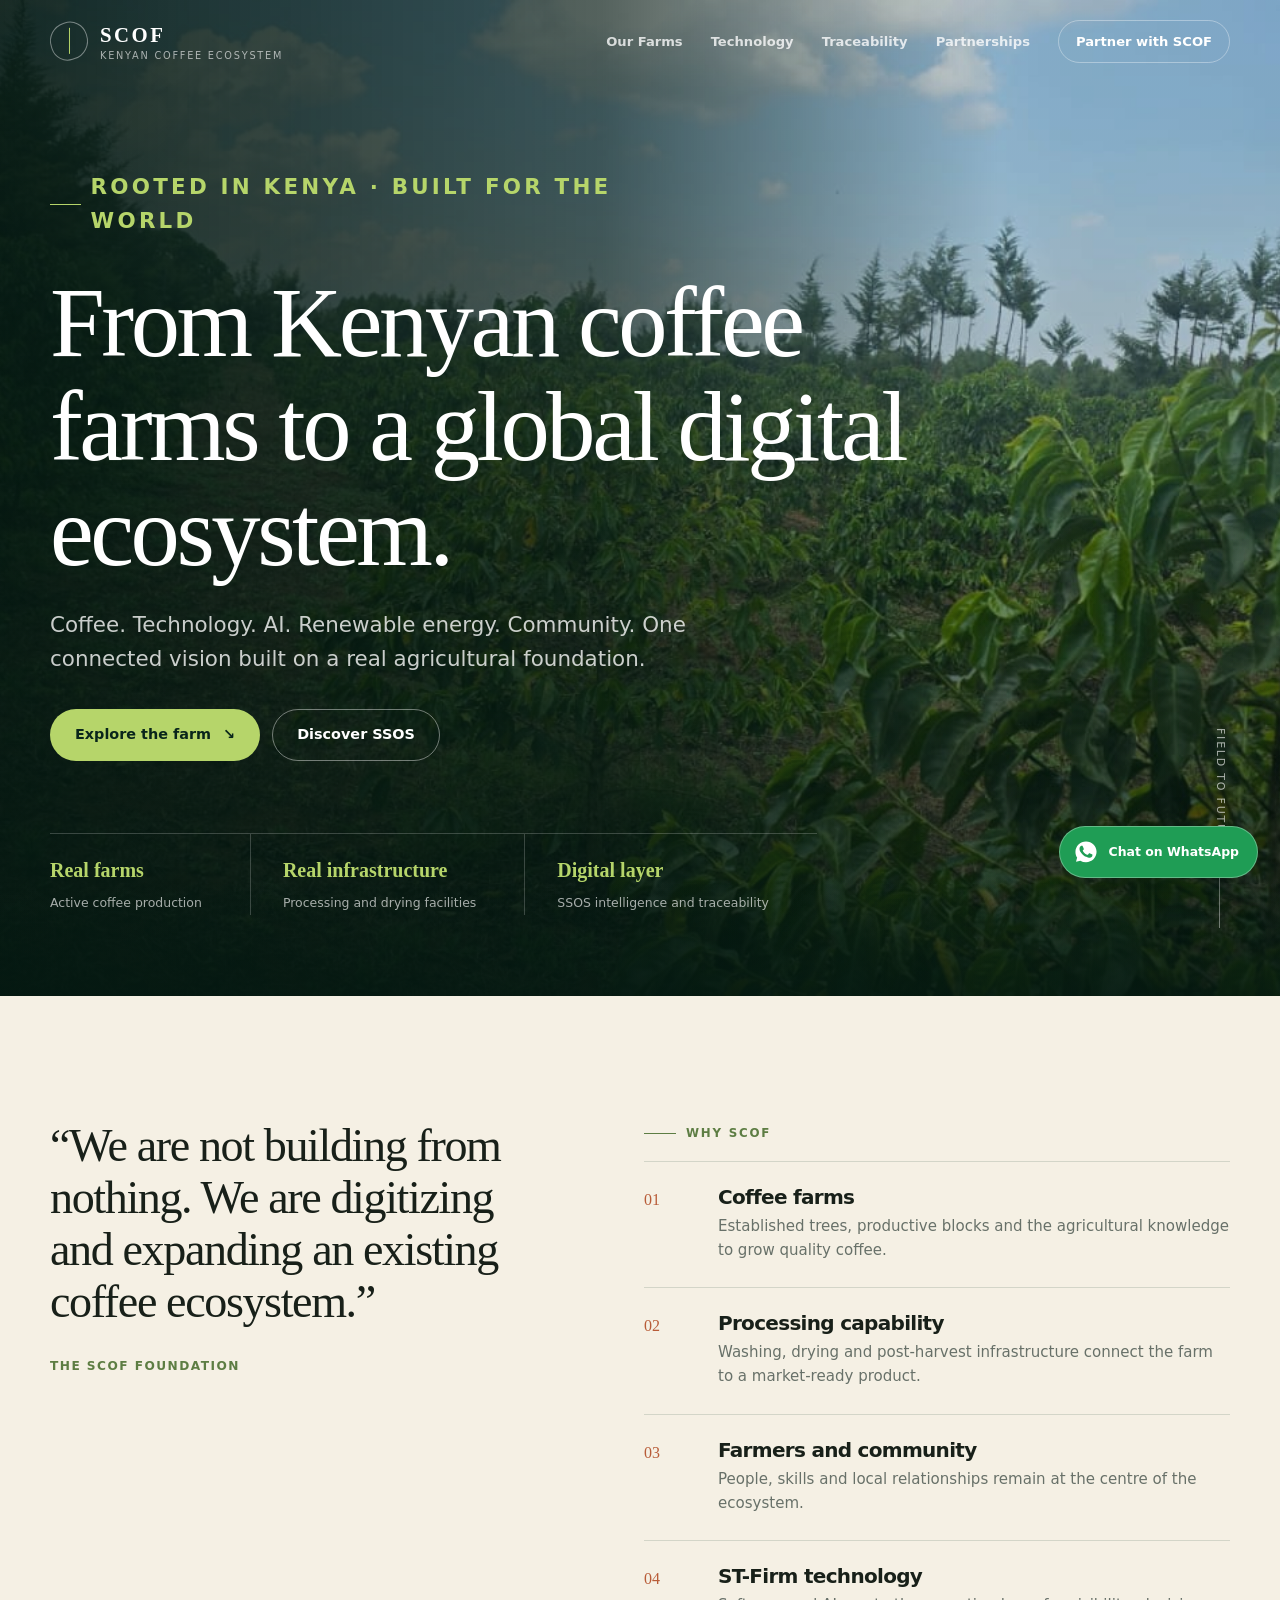
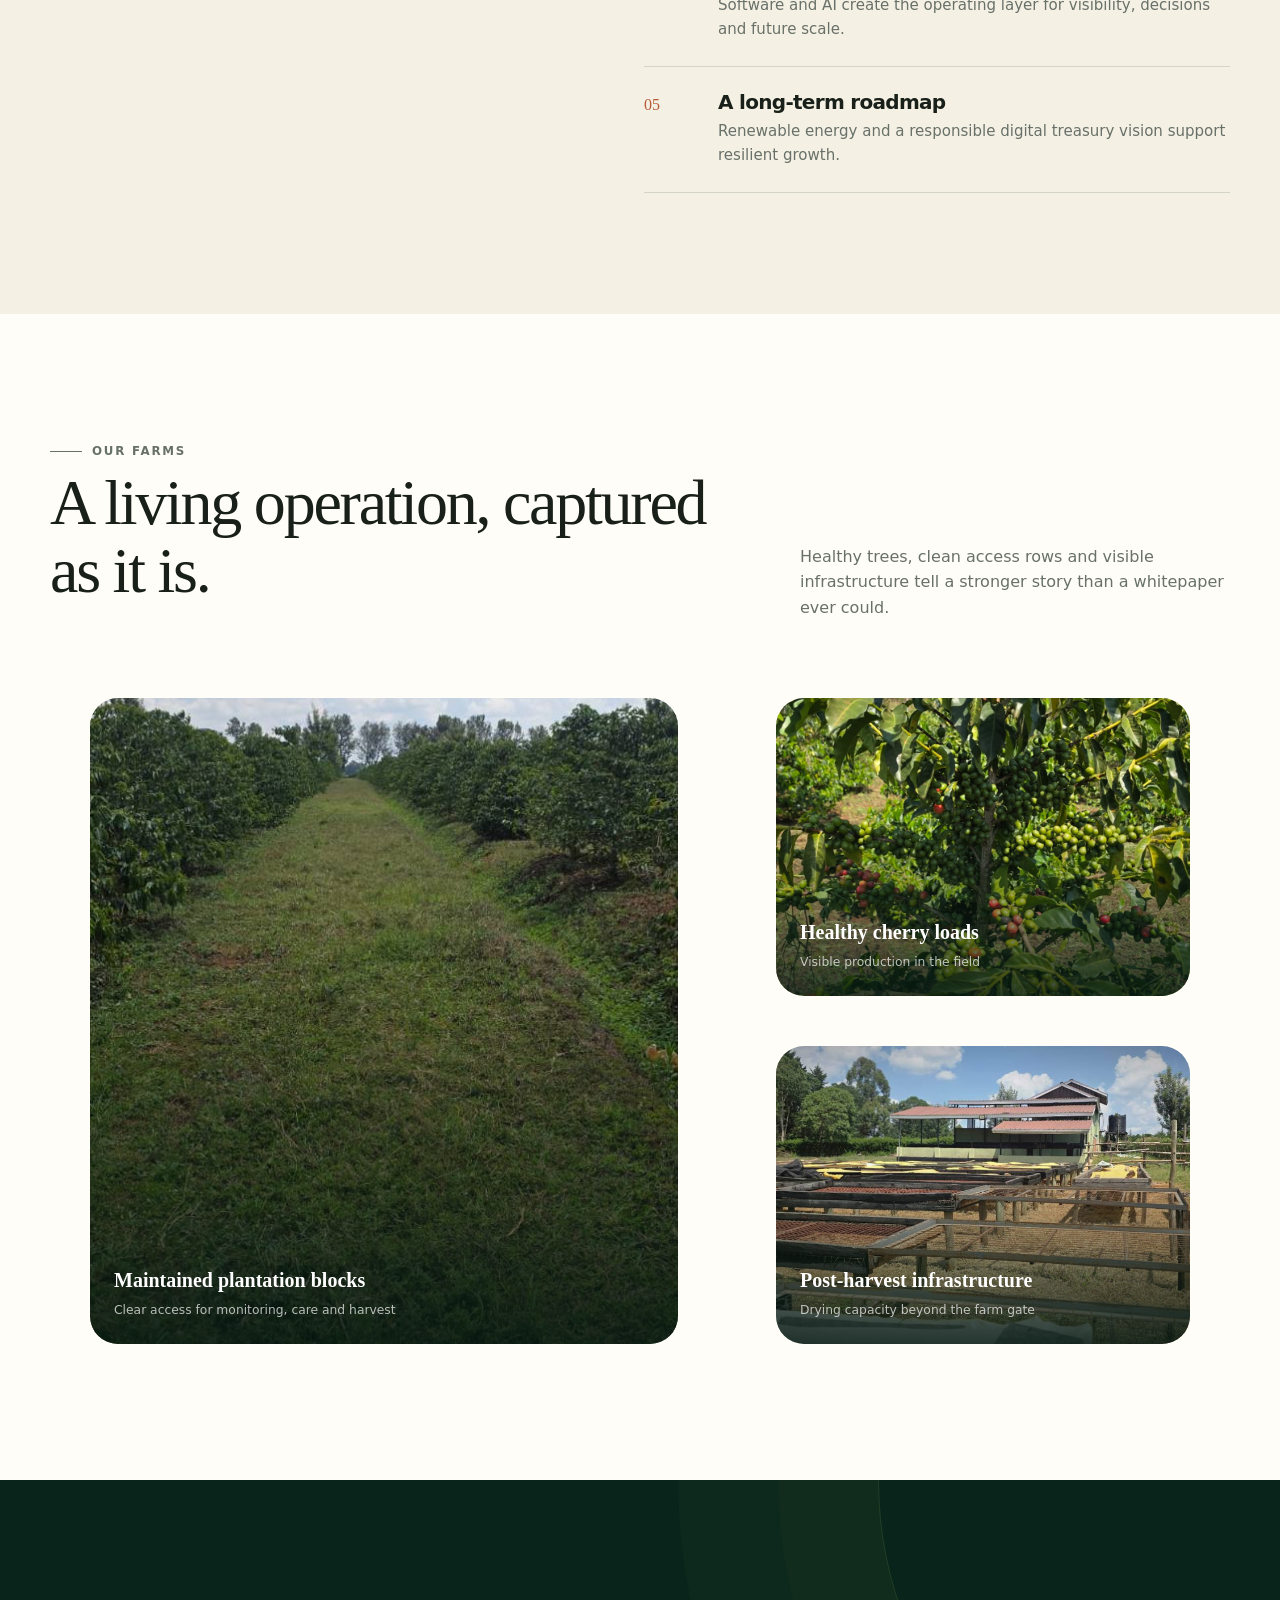
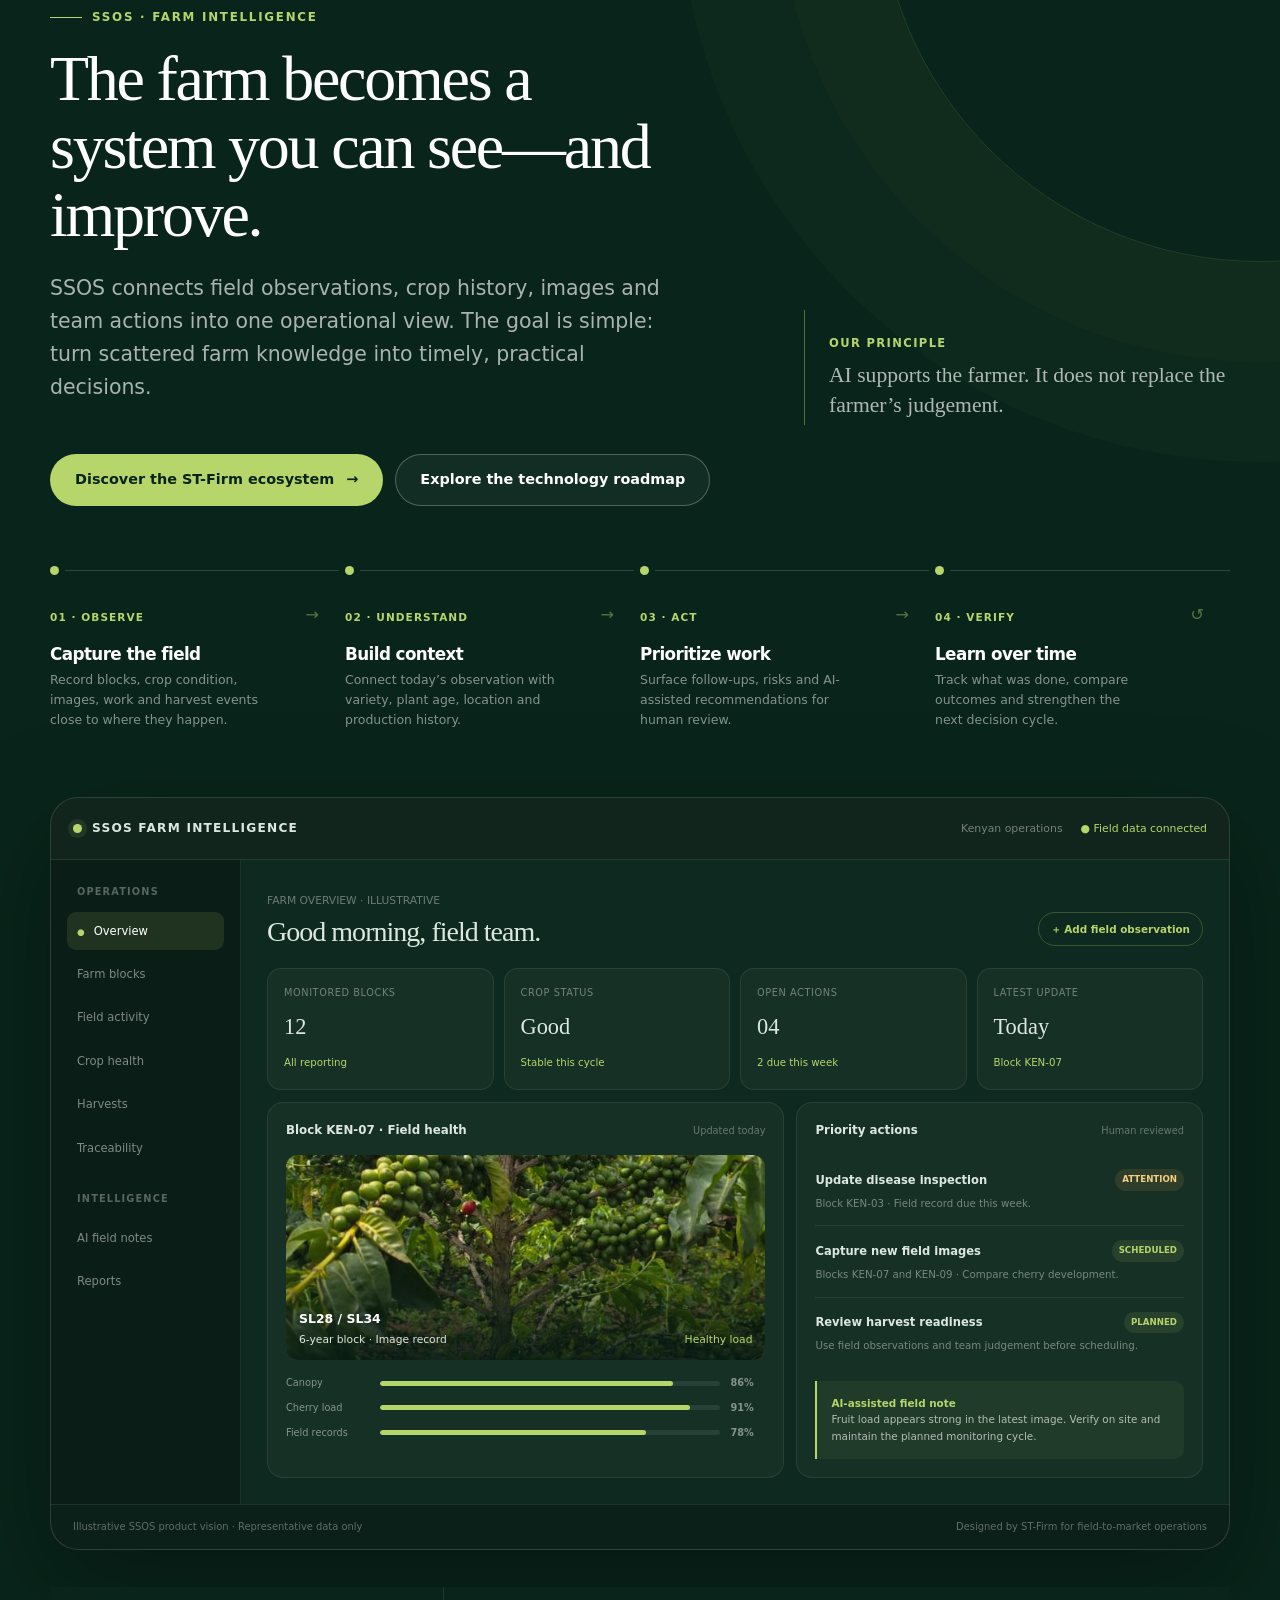
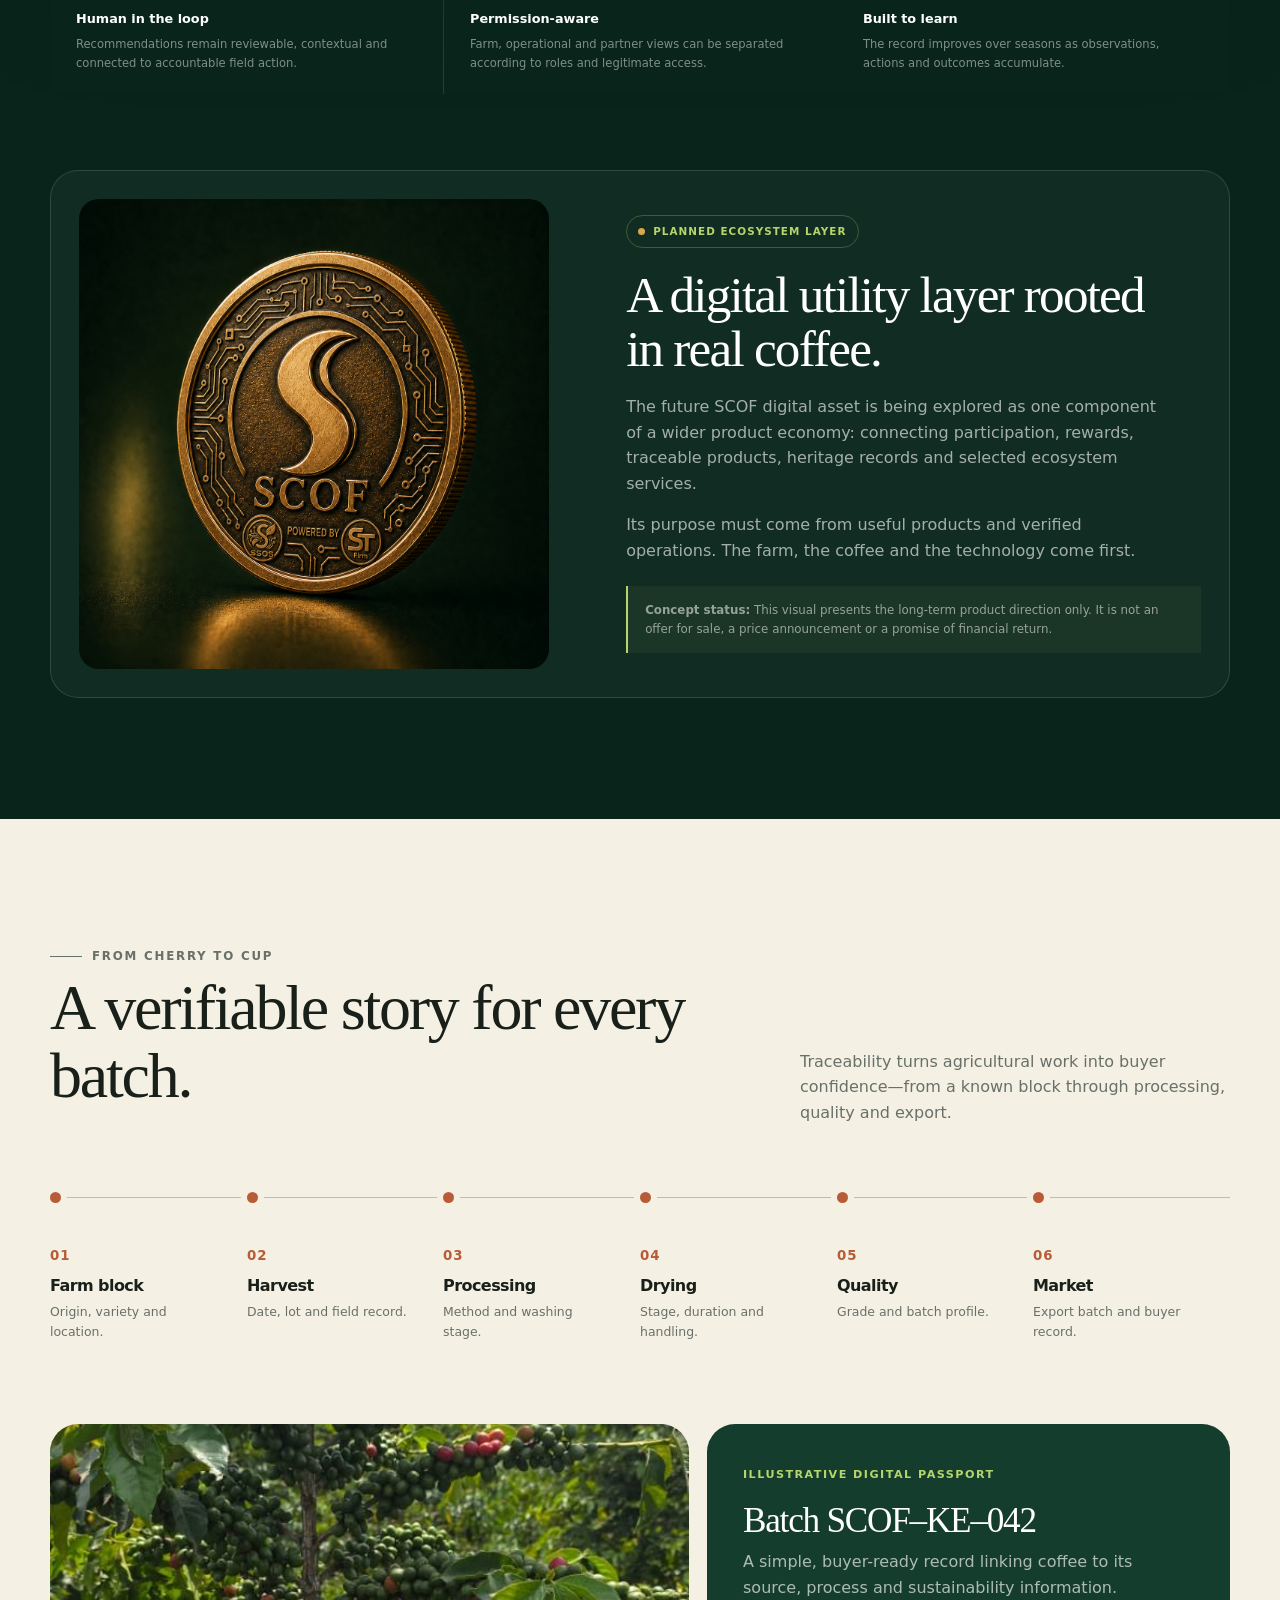
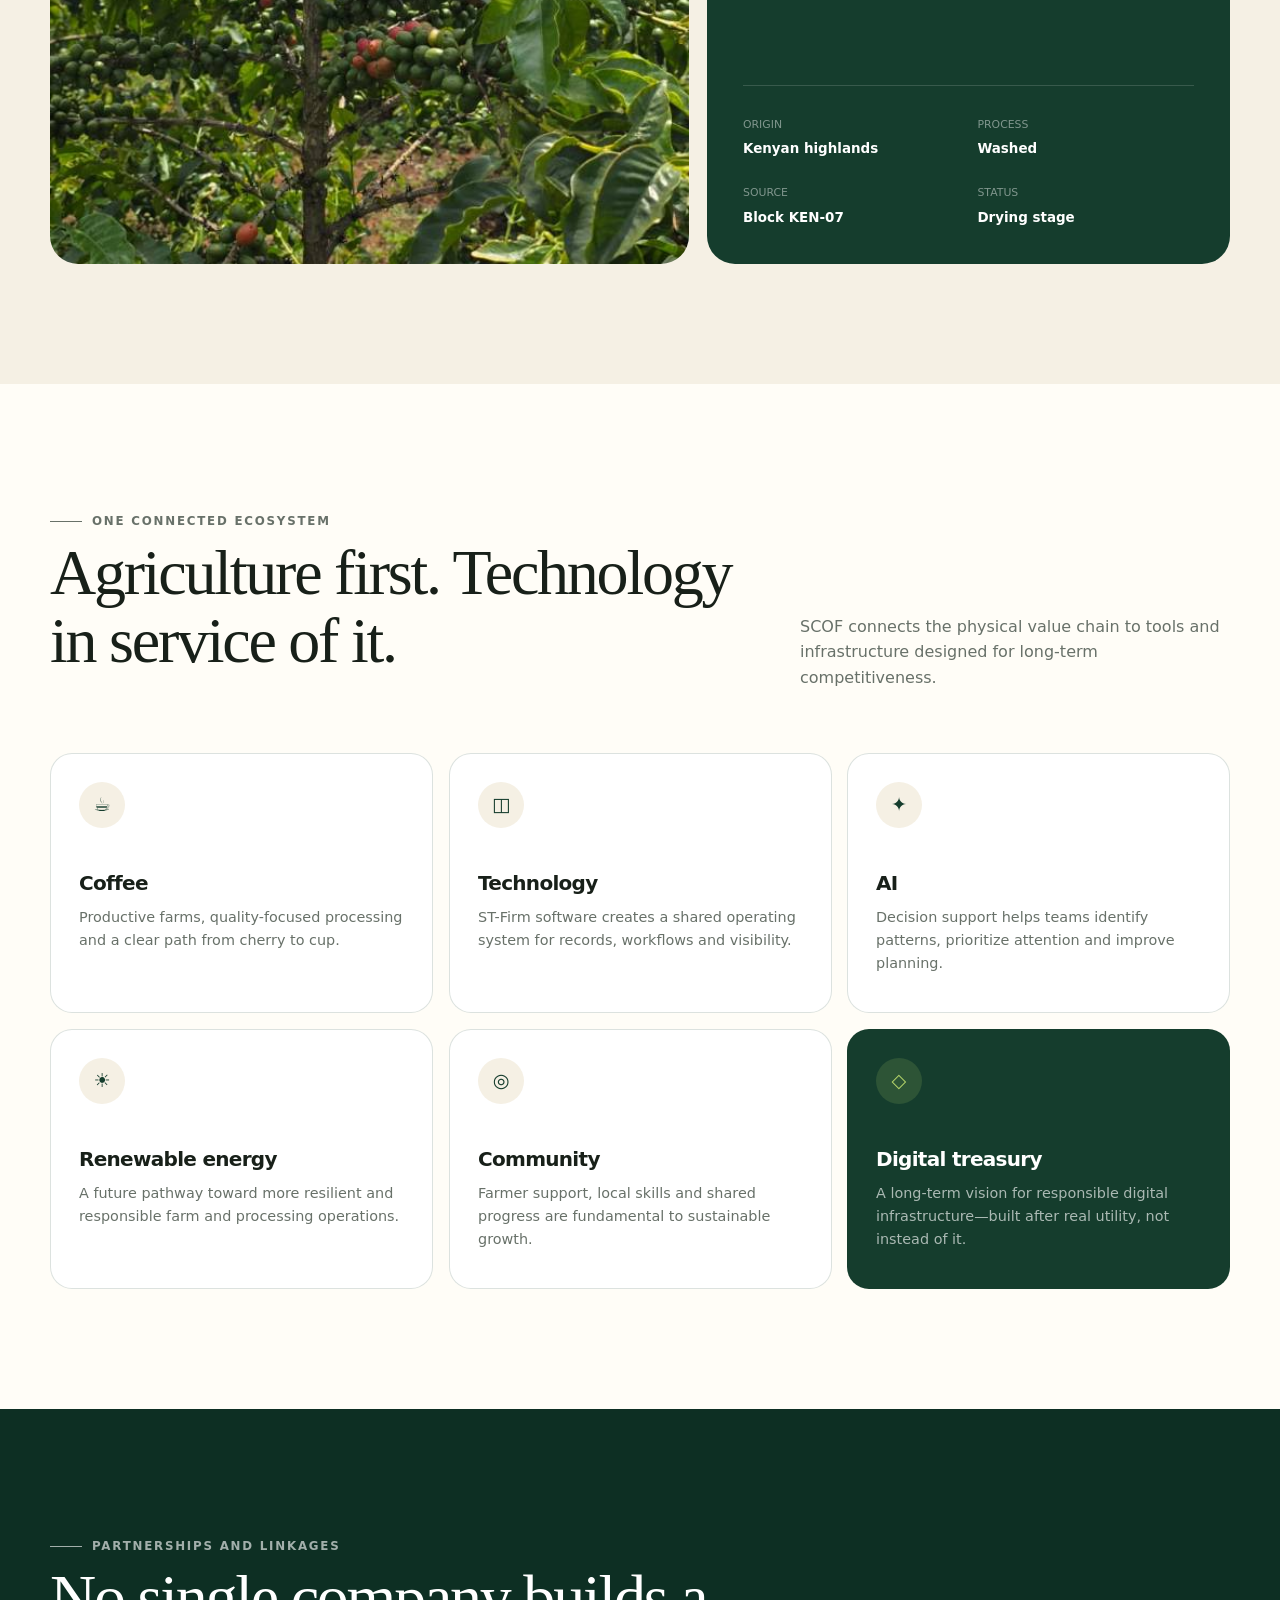
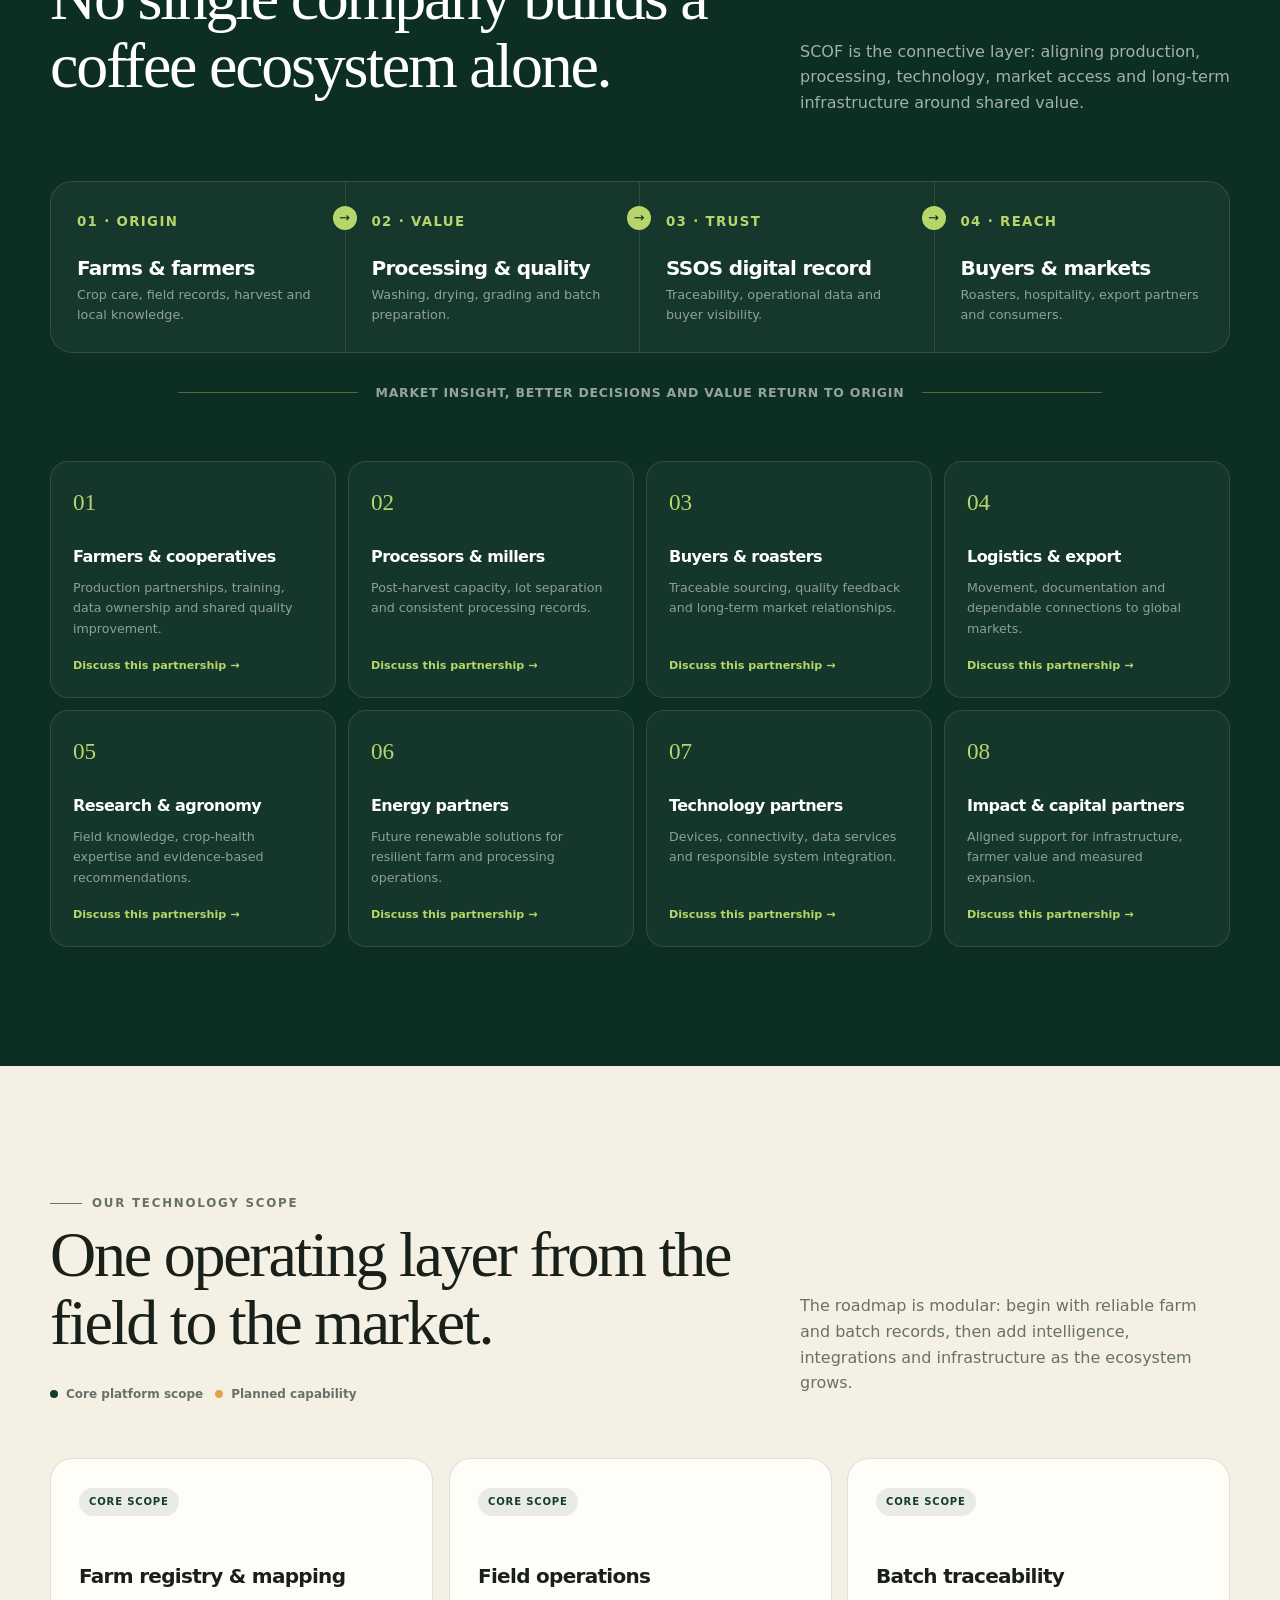
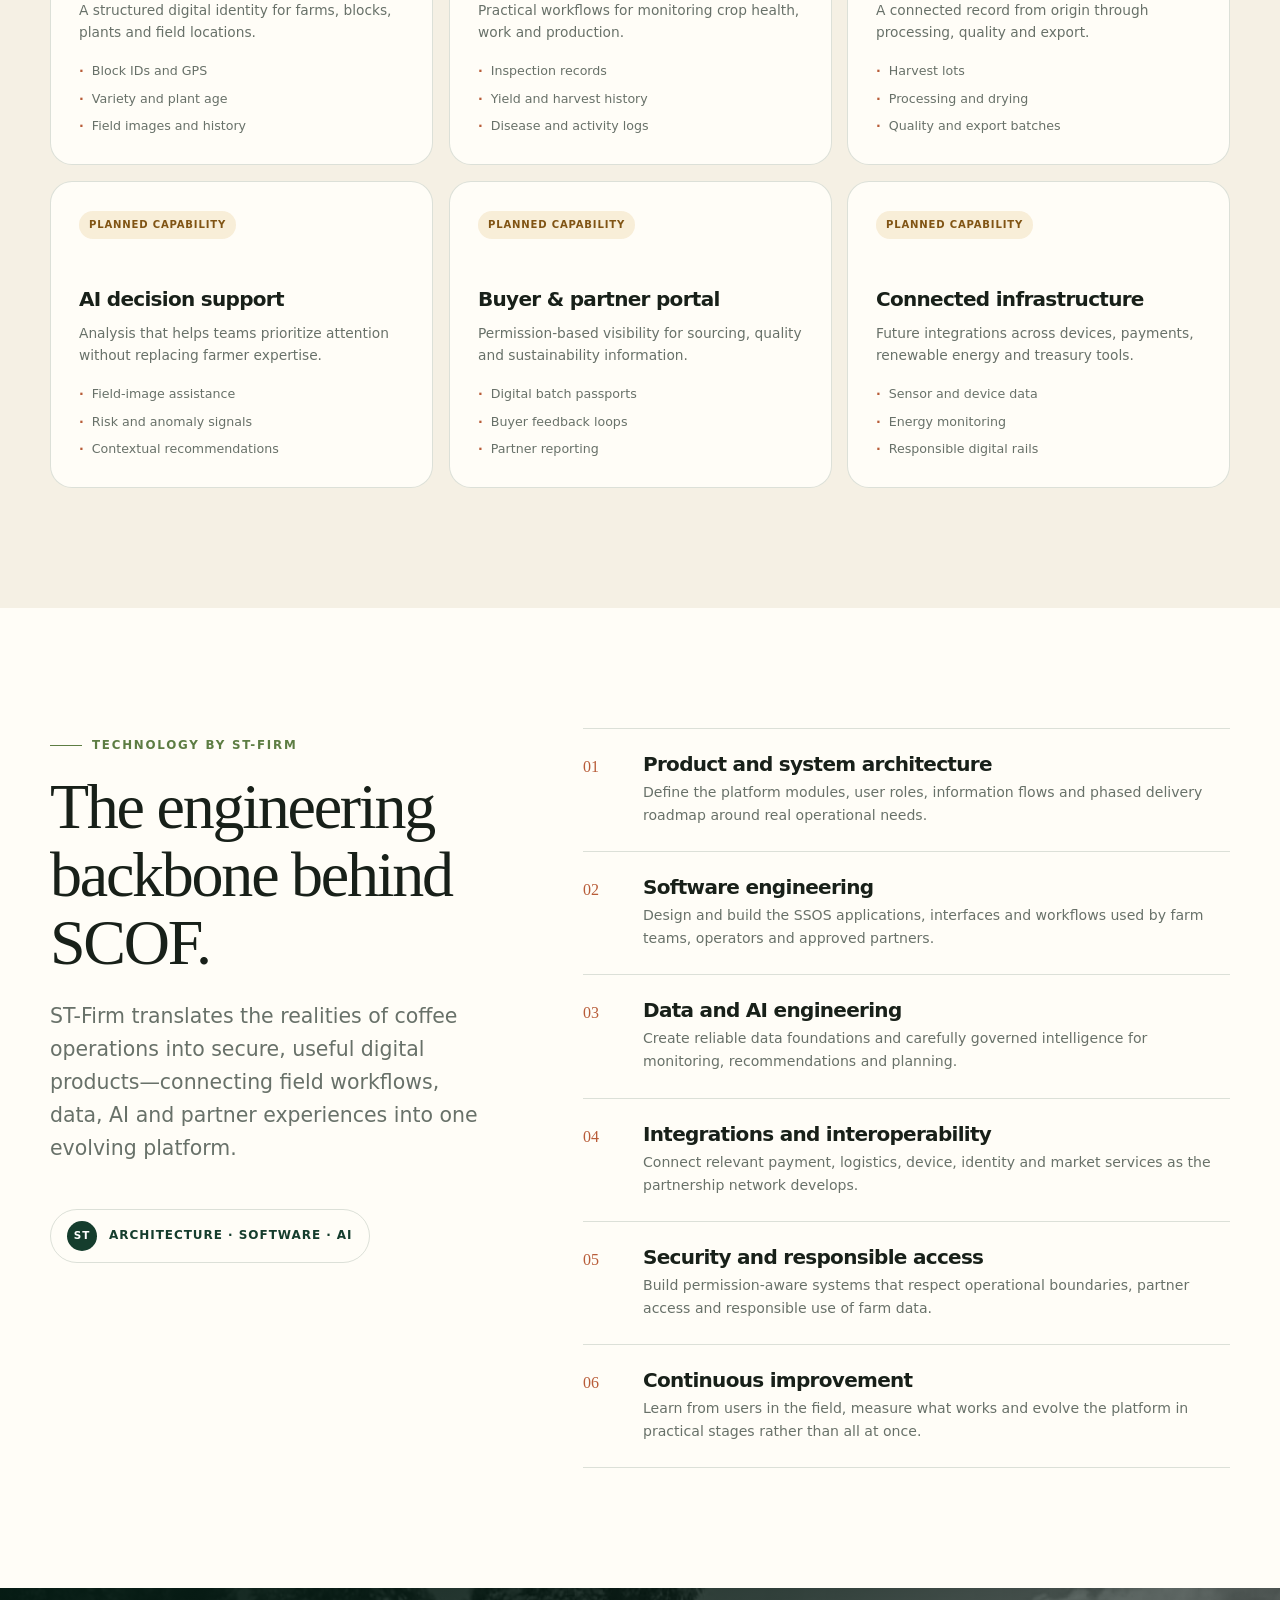
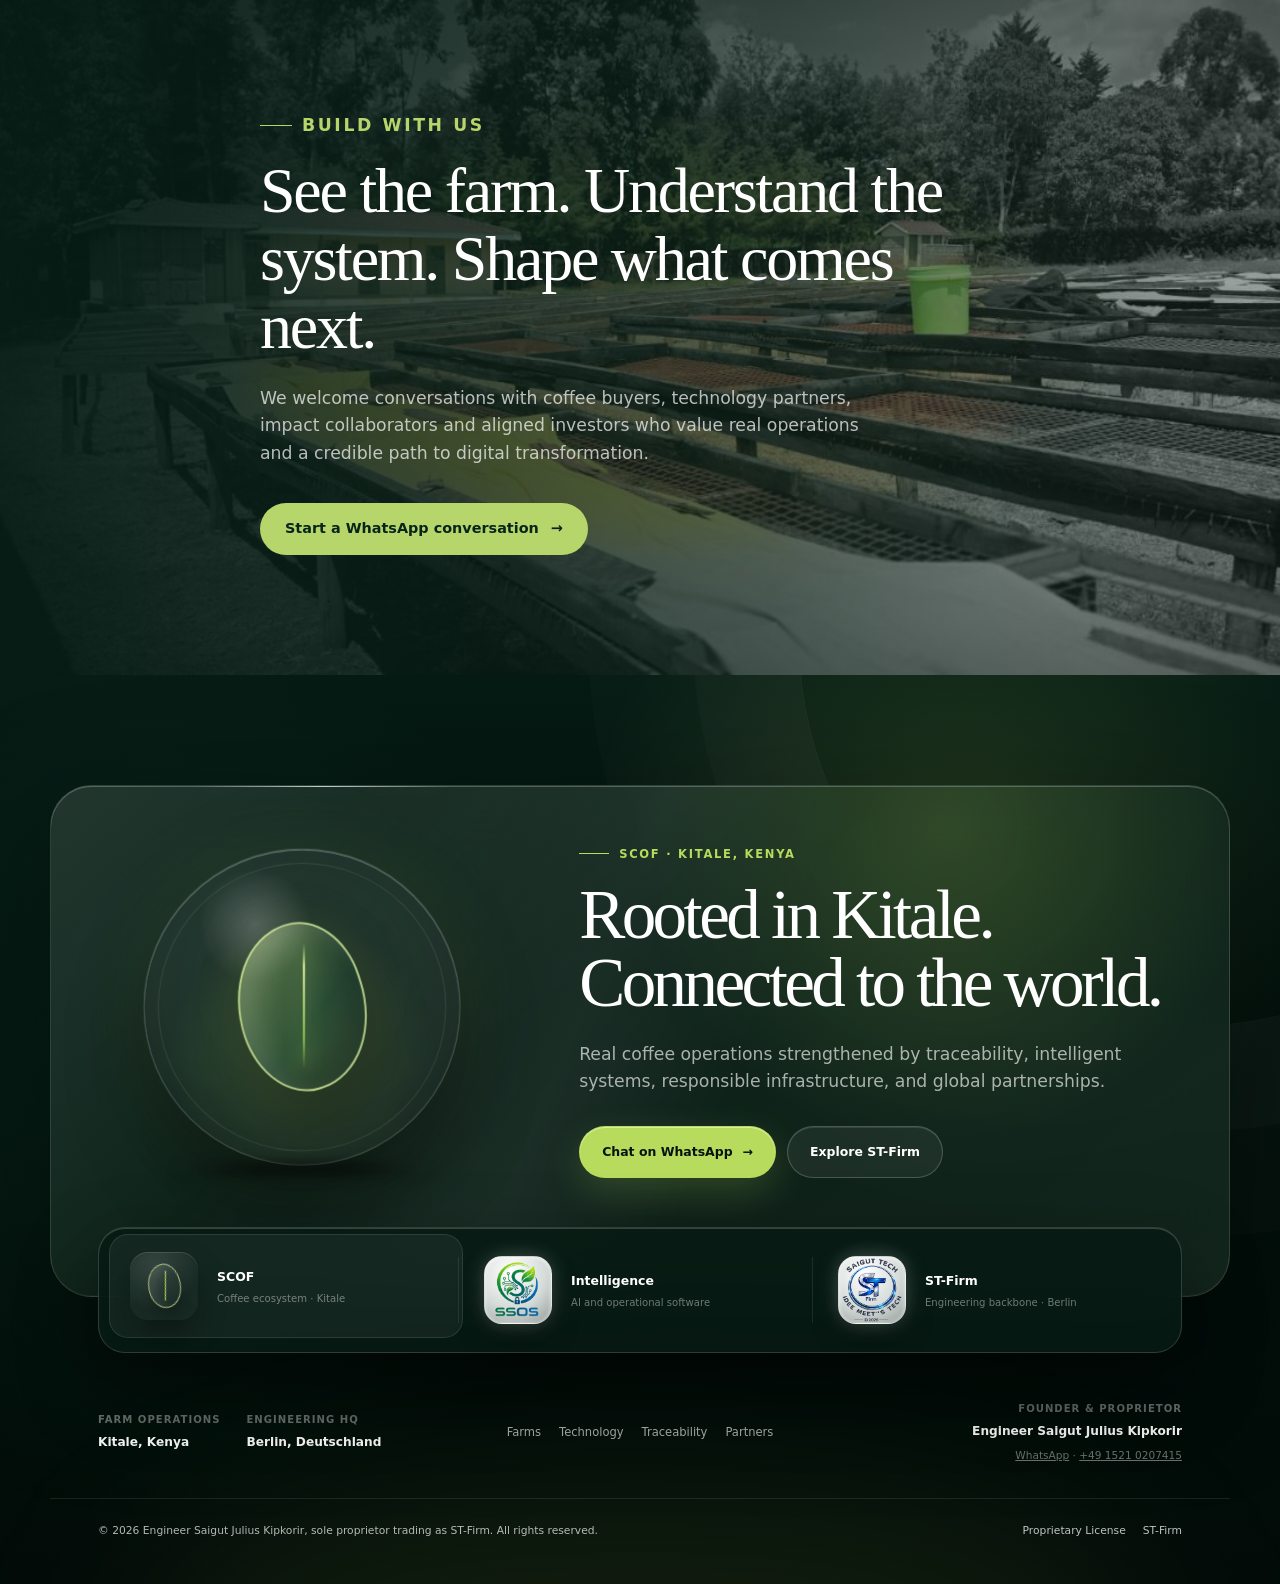
==== index.html @ d5d3368f "Add SSOS logo to footer dock, brighten pedestals, Apple-quality mobile polish - Copy SSOS logo to as" ====
<!doctype html>
<html lang="en">
<head>
  <meta charset="utf-8">
  <meta name="viewport" content="width=device-width, initial-scale=1">
  <meta name="description" content="SCOF connects Kenyan coffee farms, traceability, AI and responsible infrastructure into one digital coffee ecosystem.">
  <meta name="theme-color" content="#153d2d">
  <title>SCOF — From Kenyan Farms to a Global Digital Ecosystem</title>
  <style>
    :root {
      --forest: #153d2d;
      --forest-deep: #09251b;
      --leaf: #5d7d43;
      --lime: #b6d56a;
      --cream: #f5f0e4;
      --paper: #fffdf7;
      --clay: #b85c38;
      --gold: #d9a74a;
      --ink: #182019;
      --muted: #687169;
      --line: rgba(21, 61, 45, .15);
      --shadow: 0 24px 70px rgba(15, 42, 30, .14);
      --radius: 28px;
    }

    * { box-sizing: border-box; }
    html { scroll-behavior: smooth; }
    body {
      margin: 0;
      color: var(--ink);
      background: var(--paper);
      font-family: Inter, ui-sans-serif, system-ui, -apple-system, BlinkMacSystemFont, "Segoe UI", sans-serif;
      line-height: 1.6;
      overflow-x: hidden;
    }
    body.menu-open { overflow: hidden; }
    img { display: block; width: 100%; }
    a { color: inherit; }
    button, a { -webkit-tap-highlight-color: transparent; }
    .wrap { width: min(1180px, calc(100% - 40px)); margin-inline: auto; }
    .eyebrow {
      display: inline-flex;
      align-items: center;
      gap: 10px;
      margin: 0 0 18px;
      color: var(--leaf);
      font-size: .74rem;
      font-weight: 800;
      letter-spacing: .15em;
      text-transform: uppercase;
    }
    .eyebrow::before { content: ""; width: 32px; height: 1px; background: currentColor; }
    h1, h2, h3, p { margin-top: 0; }
    h1, h2, h3 { line-height: 1.06; letter-spacing: -.035em; }
    h1 { max-width: 900px; margin-bottom: 24px; font-family: Georgia, serif; font-size: clamp(3.25rem, 7.7vw, 7.3rem); font-weight: 500; }
    h2 { max-width: 780px; margin-bottom: 24px; font-family: Georgia, serif; font-size: clamp(2.35rem, 5vw, 4.8rem); font-weight: 500; }
    h3 { margin-bottom: 12px; font-size: 1.25rem; }
    .lead { max-width: 690px; color: var(--muted); font-size: clamp(1.05rem, 1.7vw, 1.28rem); }
    .btn {
      display: inline-flex;
      align-items: center;
      justify-content: center;
      gap: 12px;
      min-height: 52px;
      padding: 0 24px;
      border: 1px solid transparent;
      border-radius: 999px;
      text-decoration: none;
      font-size: .9rem;
      font-weight: 800;
      transition: transform .25s, background .25s, color .25s, border-color .25s;
    }
    .btn:hover { transform: translateY(-2px); }
    .btn-primary { color: var(--forest-deep); background: var(--lime); }
    .btn-primary:hover { background: #c9e783; }
    .btn-ghost { color: white; border-color: rgba(255,255,255,.42); }
    .btn-ghost:hover { background: white; color: var(--forest-deep); }

    .site-header {
      position: fixed;
      inset: 0 0 auto;
      z-index: 50;
      transition: background .25s, box-shadow .25s;
    }
    .site-header.scrolled { background: rgba(9, 37, 27, .94); box-shadow: 0 10px 40px rgba(0,0,0,.13); backdrop-filter: blur(14px); }
    .nav { display: flex; align-items: center; justify-content: space-between; min-height: 82px; color: white; }
    .brand { display: inline-flex; align-items: center; gap: 12px; text-decoration: none; }
    .bean {
      position: relative;
      width: 38px;
      height: 38px;
      border: 1px solid rgba(255,255,255,.42);
      border-radius: 50% 46% 50% 44%;
      transform: rotate(-18deg);
    }
    .bean::after { content: ""; position: absolute; top: 5px; bottom: 5px; left: 18px; width: 1px; background: var(--lime); transform: rotate(18deg); }
    .brand strong { display: block; font-family: Georgia, serif; font-size: 1.3rem; letter-spacing: .12em; }
    .brand small { display: block; margin-top: -3px; color: rgba(255,255,255,.62); font-size: .61rem; letter-spacing: .18em; text-transform: uppercase; }
    .nav-links { display: flex; align-items: center; gap: 28px; }
    .nav-links a { text-decoration: none; font-size: .82rem; font-weight: 700; }
    .nav-links a:not(.nav-cta) { color: rgba(255,255,255,.78); }
    .nav-links a:hover { color: white; }
    .nav-cta { padding: 10px 17px; border: 1px solid rgba(255,255,255,.35); border-radius: 999px; }
    .menu-btn { display: none; width: 44px; height: 44px; padding: 0; border: 1px solid rgba(255,255,255,.28); border-radius: 50%; color: white; background: transparent; font-size: 1.2rem; }

    .hero {
      position: relative;
      display: flex;
      min-height: 100svh;
      align-items: flex-end;
      padding: 170px 0 82px;
      color: white;
      background: var(--forest-deep) url("images coffe farm/1000053894.jpg") center 55% / cover no-repeat;
      isolation: isolate;
    }
    .hero::before { content: ""; position: absolute; inset: 0; z-index: -2; background: linear-gradient(90deg, rgba(4,24,17,.91) 0%, rgba(4,24,17,.68) 47%, rgba(4,24,17,.18) 78%), linear-gradient(0deg, rgba(4,24,17,.72), transparent 55%); }
    .hero::after { content: ""; position: absolute; inset: auto 0 0; z-index: -1; height: 120px; background: linear-gradient(transparent, rgba(4,24,17,.58)); }
    .hero .eyebrow { color: var(--lime); }
    .hero-copy { max-width: 930px; }
    .hero-copy > p { max-width: 650px; margin-bottom: 32px; color: rgba(255,255,255,.78); font-size: clamp(1.05rem, 2vw, 1.34rem); }
    .hero-actions { display: flex; flex-wrap: wrap; gap: 12px; }
    .hero-foot { display: grid; grid-template-columns: repeat(3, auto); width: fit-content; margin-top: 72px; border-top: 1px solid rgba(255,255,255,.2); }
    .hero-proof { padding: 20px 48px 0 0; }
    .hero-proof + .hero-proof { padding-left: 32px; border-left: 1px solid rgba(255,255,255,.2); }
    .hero-proof strong { display: block; margin-bottom: 3px; color: var(--lime); font-family: Georgia, serif; font-size: 1.25rem; }
    .hero-proof span { color: rgba(255,255,255,.64); font-size: .78rem; }
    .scroll-cue { position: absolute; right: 4vw; bottom: 68px; display: flex; align-items: center; gap: 12px; color: rgba(255,255,255,.64); font-size: .69rem; letter-spacing: .16em; text-transform: uppercase; writing-mode: vertical-rl; }
    .scroll-cue::after { content: ""; width: 1px; height: 64px; background: rgba(255,255,255,.4); }

    section { padding: 120px 0; }
    .manifesto { background: var(--cream); }
    .manifesto-grid { display: grid; grid-template-columns: .9fr 1.1fr; gap: 9vw; align-items: start; }
    .quote { position: sticky; top: 130px; padding-top: 4px; }
    .quote p { margin-bottom: 24px; font-family: Georgia, serif; font-size: clamp(2rem, 3.6vw, 3.65rem); line-height: 1.13; letter-spacing: -.03em; }
    .quote span { color: var(--leaf); font-size: .76rem; font-weight: 800; letter-spacing: .12em; text-transform: uppercase; }
    .proof-list { display: grid; }
    .proof-item { display: grid; grid-template-columns: 54px 1fr; gap: 20px; padding: 25px 0; border-top: 1px solid var(--line); }
    .proof-item:last-child { border-bottom: 1px solid var(--line); }
    .proof-num { color: var(--clay); font-family: Georgia, serif; font-size: 1rem; }
    .proof-item h3 { margin-bottom: 6px; }
    .proof-item p { margin-bottom: 0; color: var(--muted); font-size: .94rem; }

    .farm { background: var(--paper); }
    .section-head { display: flex; justify-content: space-between; gap: 40px; margin-bottom: 54px; align-items: end; }
    .section-head p { max-width: 430px; margin-bottom: 8px; color: var(--muted); }
    .gallery { display: grid; grid-template-columns: 1.15fr .85fr; grid-template-rows: 330px 330px; gap: 18px; }
    .photo { position: relative; overflow: hidden; border-radius: var(--radius); background: var(--forest); }
    .photo:first-child { grid-row: 1 / 3; }
    .photo img { height: 100%; object-fit: cover; transition: transform .8s cubic-bezier(.2,.7,.2,1); }
    .photo:hover img { transform: scale(1.035); }
    .photo::after { content: ""; position: absolute; inset: 40% 0 0; background: linear-gradient(transparent, rgba(4,24,17,.82)); }
    .photo figcaption { position: absolute; z-index: 2; right: 24px; bottom: 22px; left: 24px; color: white; }
    .photo figcaption strong { display: block; font-family: Georgia, serif; font-size: 1.25rem; }
    .photo figcaption span { color: rgba(255,255,255,.7); font-size: .77rem; }

    .intelligence { position: relative; color: white; background: var(--forest-deep); overflow: hidden; }
    .intelligence::before { content: ""; position: absolute; width: 760px; height: 760px; right: -360px; top: -380px; border: 1px solid rgba(182,213,106,.14); border-radius: 50%; box-shadow: 0 0 0 100px rgba(182,213,106,.025), 0 0 0 200px rgba(182,213,106,.018); }
    .intelligence .eyebrow { color: var(--lime); }
    .intelligence .lead { color: rgba(255,255,255,.65); }
    .tech-intro { position: relative; display: grid; grid-template-columns: 1.08fr .72fr; gap: 9vw; align-items: end; }
    .tech-principle { padding: 24px 0 5px 24px; border-left: 1px solid rgba(182,213,106,.42); }
    .tech-principle strong { display: block; margin-bottom: 9px; color: var(--lime); font-size: .72rem; letter-spacing: .12em; text-transform: uppercase; }
    .tech-principle p { margin: 0; color: rgba(255,255,255,.68); font-family: Georgia, serif; font-size: 1.35rem; line-height: 1.35; }
    .operating-loop { position: relative; display: grid; grid-template-columns: repeat(4, 1fr); margin: 64px 0 38px; border-top: 1px solid rgba(255,255,255,.15); }
    .loop-step { position: relative; padding: 32px 30px 28px 0; }
    .loop-step::before { content: ""; position: absolute; top: -5px; left: 0; width: 9px; height: 9px; border-radius: 50%; background: var(--lime); box-shadow: 0 0 0 6px var(--forest-deep); }
    .loop-step::after { content: "→"; position: absolute; top: 31px; right: 26px; color: rgba(182,213,106,.45); }
    .loop-step:last-child::after { content: "↺"; }
    .loop-step small { color: var(--lime); font-size: .66rem; font-weight: 800; letter-spacing: .1em; text-transform: uppercase; }
    .loop-step h3 { margin: 17px 0 7px; font-size: 1.05rem; }
    .loop-step p { max-width: 210px; margin: 0; color: rgba(255,255,255,.5); font-size: .78rem; }

    .command-shell { position: relative; overflow: hidden; border: 1px solid rgba(255,255,255,.14); border-radius: 28px; color: #dce8df; background: #0b2018; box-shadow: 0 36px 110px rgba(0,0,0,.35); }
    .command-topbar { display: flex; align-items: center; justify-content: space-between; min-height: 62px; padding: 0 22px; border-bottom: 1px solid rgba(255,255,255,.09); background: rgba(255,255,255,.025); }
    .command-brand { display: flex; align-items: center; gap: 10px; font-size: .76rem; font-weight: 800; letter-spacing: .1em; }
    .command-brand::before { content: ""; width: 9px; height: 9px; border-radius: 50%; background: var(--lime); box-shadow: 0 0 0 5px rgba(182,213,106,.1); }
    .command-meta { display: flex; align-items: center; gap: 18px; color: rgba(255,255,255,.42); font-size: .68rem; }
    .command-live { color: var(--lime); }
    .command-body { display: grid; grid-template-columns: 190px 1fr; min-height: 610px; }
    .command-nav { padding: 24px 16px; border-right: 1px solid rgba(255,255,255,.08); background: rgba(0,0,0,.1); }
    .command-nav small { display: block; padding: 0 10px 12px; color: rgba(255,255,255,.32); font-size: .61rem; font-weight: 800; letter-spacing: .12em; text-transform: uppercase; }
    .command-nav span { display: block; margin-bottom: 5px; padding: 10px; border-radius: 9px; color: rgba(255,255,255,.48); font-size: .72rem; }
    .command-nav span.active { color: white; background: rgba(182,213,106,.12); }
    .command-nav span.active::before { content: "●"; margin-right: 9px; color: var(--lime); font-size: .55rem; }
    .command-main { padding: 26px; background: #0e291f; }
    .command-heading { display: flex; align-items: end; justify-content: space-between; gap: 20px; margin-bottom: 22px; }
    .command-heading span { color: rgba(255,255,255,.39); font-size: .67rem; text-transform: uppercase; }
    .command-heading h3 { margin: 5px 0 0; font-family: Georgia, serif; font-size: 1.75rem; font-weight: 500; }
    .command-action { padding: 8px 12px; border: 1px solid rgba(182,213,106,.25); border-radius: 999px; color: var(--lime); font-size: .65rem; font-weight: 800; }
    .metric-row { display: grid; grid-template-columns: repeat(4, 1fr); gap: 10px; }
    .metric { padding: 16px; border: 1px solid rgba(255,255,255,.08); border-radius: 14px; background: rgba(255,255,255,.035); }
    .metric span { display: block; color: rgba(255,255,255,.4); font-size: .61rem; letter-spacing: .06em; text-transform: uppercase; }
    .metric strong { display: block; margin: 8px 0 3px; font-family: Georgia, serif; font-size: 1.4rem; font-weight: 500; }
    .metric small { color: var(--lime); font-size: .64rem; }
    .command-grid { display: grid; grid-template-columns: 1.12fr .88fr; gap: 12px; margin-top: 12px; }
    .command-panel { padding: 18px; border: 1px solid rgba(255,255,255,.08); border-radius: 16px; background: rgba(255,255,255,.035); }
    .panel-title { display: flex; align-items: center; justify-content: space-between; margin-bottom: 15px; }
    .panel-title strong { font-size: .74rem; }
    .panel-title span { color: rgba(255,255,255,.35); font-size: .61rem; }
    .block-photo { position: relative; height: 205px; overflow: hidden; border-radius: 12px; }
    .block-photo img { height: 100%; object-fit: cover; }
    .block-photo::after { content: ""; position: absolute; inset: 35% 0 0; background: linear-gradient(transparent, rgba(4,24,17,.86)); }
    .photo-reading { position: absolute; z-index: 2; right: 13px; bottom: 12px; left: 13px; display: flex; align-items: end; justify-content: space-between; font-size: .67rem; }
    .photo-reading strong { display: block; margin-bottom: 2px; color: white; font-size: .78rem; }
    .photo-reading span { color: var(--lime); }
    .health-bars { margin-top: 15px; }
    .health-row { display: grid; grid-template-columns: 84px 1fr 35px; gap: 10px; align-items: center; margin-top: 9px; color: rgba(255,255,255,.48); font-size: .61rem; }
    .bar { height: 5px; border-radius: 99px; background: rgba(255,255,255,.08); overflow: hidden; }
    .bar i { display: block; height: 100%; border-radius: inherit; background: var(--lime); }
    .task { padding: 14px 0; border-top: 1px solid rgba(255,255,255,.08); }
    .task:first-of-type { border-top: 0; }
    .task-top { display: flex; align-items: center; justify-content: space-between; gap: 12px; }
    .task-top strong { font-size: .72rem; }
    .priority { padding: 4px 7px; border-radius: 99px; color: #f5cf83; background: rgba(217,167,74,.12); font-size: .54rem; font-weight: 800; text-transform: uppercase; }
    .priority.normal { color: var(--lime); background: rgba(182,213,106,.1); }
    .task p { margin: 5px 0 0; color: rgba(255,255,255,.42); font-size: .64rem; line-height: 1.5; }
    .ai-note { margin-top: 13px; padding: 14px; border-left: 2px solid var(--lime); border-radius: 0 10px 10px 0; color: rgba(255,255,255,.66); background: rgba(182,213,106,.07); font-size: .65rem; }
    .ai-note b { color: var(--lime); }
    .command-caption { display: flex; justify-content: space-between; gap: 20px; padding: 14px 22px; border-top: 1px solid rgba(255,255,255,.08); color: rgba(255,255,255,.35); font-size: .62rem; }
    .trust-row { display: grid; grid-template-columns: repeat(3, 1fr); gap: 1px; margin-top: 38px; background: rgba(255,255,255,.12); }
    .trust-item { padding: 22px 26px; background: var(--forest-deep); }
    .trust-item strong { display: block; margin-bottom: 6px; color: white; font-size: .8rem; }
    .trust-item p { margin: 0; color: rgba(255,255,255,.48); font-size: .72rem; }
    .tech-actions { display: flex; flex-wrap: wrap; gap: 12px; margin-top: 30px; }
    .btn-outline-light { border: 1px solid rgba(255,255,255,.26); color: white; background: rgba(255,255,255,.04); }
    .btn-outline-light:hover { border-color: var(--lime); background: rgba(182,213,106,.08); }
    .coin-concept { display: grid; grid-template-columns: .9fr 1.1fr; gap: 6vw; align-items: center; margin-top: 76px; padding: 28px; border: 1px solid rgba(255,255,255,.13); border-radius: 28px; background: rgba(255,255,255,.035); }
    .coin-visual { overflow: hidden; border-radius: 20px; background: #071c14; }
    .coin-visual img { width: 100%; aspect-ratio: 1; object-fit: cover; }
    .plan-badge { display: inline-flex; align-items: center; gap: 8px; margin-bottom: 20px; padding: 7px 11px; border: 1px solid rgba(182,213,106,.28); border-radius: 999px; color: var(--lime); font-size: .65rem; font-weight: 800; letter-spacing: .1em; text-transform: uppercase; }
    .plan-badge::before { content: ""; width: 7px; height: 7px; border-radius: 50%; background: var(--gold); }
    .coin-copy h3 { max-width: 520px; margin-bottom: 18px; font-family: Georgia, serif; font-size: clamp(2rem, 4vw, 3.4rem); font-weight: 500; }
    .coin-copy p { max-width: 540px; color: rgba(255,255,255,.62); }
    .concept-note { margin-top: 22px; padding: 15px 17px; border-left: 2px solid var(--lime); color: rgba(255,255,255,.54); background: rgba(182,213,106,.055); font-size: .74rem; }

    .journey { background: var(--cream); }
    .trace { display: grid; grid-template-columns: repeat(6, 1fr); margin-top: 64px; counter-reset: step; }
    .trace-step { position: relative; padding: 44px 20px 22px 0; border-top: 1px solid rgba(21,61,45,.27); counter-increment: step; }
    .trace-step::before { content: ""; position: absolute; top: -6px; left: 0; width: 11px; height: 11px; border-radius: 50%; background: var(--clay); box-shadow: 0 0 0 6px var(--cream); }
    .trace-step small { color: var(--clay); font-weight: 800; letter-spacing: .08em; }
    .trace-step h3 { margin: 10px 0 7px; font-size: 1rem; }
    .trace-step p { margin-bottom: 0; padding-right: 12px; color: var(--muted); font-size: .78rem; }
    .journey-visual { display: grid; grid-template-columns: 1.1fr .9fr; gap: 18px; margin-top: 60px; }
    .journey-visual img { height: 440px; object-fit: cover; border-radius: var(--radius); }
    .batch-card { display: flex; flex-direction: column; justify-content: space-between; padding: 36px; border-radius: var(--radius); color: white; background: var(--forest); }
    .batch-label { color: var(--lime); font-size: .7rem; font-weight: 800; letter-spacing: .13em; text-transform: uppercase; }
    .batch-card h3 { margin: 16px 0 10px; font-family: Georgia, serif; font-size: 2.2rem; font-weight: 500; }
    .batch-card p { color: rgba(255,255,255,.65); }
    .batch-meta { display: grid; grid-template-columns: 1fr 1fr; gap: 18px; padding-top: 24px; border-top: 1px solid rgba(255,255,255,.15); }
    .batch-meta span { color: rgba(255,255,255,.46); font-size: .68rem; text-transform: uppercase; }
    .batch-meta strong { display: block; margin-top: 3px; font-size: .84rem; }

    .ecosystem { background: var(--paper); }
    .pillars { display: grid; grid-template-columns: repeat(3, 1fr); gap: 16px; margin-top: 52px; }
    .pillar { min-height: 260px; padding: 28px; border: 1px solid var(--line); border-radius: 22px; background: white; transition: transform .25s, box-shadow .25s; }
    .pillar:hover { transform: translateY(-5px); box-shadow: var(--shadow); }
    .pillar-icon { display: grid; width: 46px; height: 46px; margin-bottom: 45px; place-items: center; border-radius: 50%; color: var(--forest); background: var(--cream); font-size: 1.2rem; }
    .pillar p { margin-bottom: 0; color: var(--muted); font-size: .9rem; }
    .pillar.future { color: white; background: var(--forest); }
    .pillar.future p { color: rgba(255,255,255,.64); }
    .pillar.future .pillar-icon { background: rgba(182,213,106,.15); color: var(--lime); }

    .partnerships { color: white; background: #0d2f23; }
    .partnerships .eyebrow { color: var(--lime); }
    .partnerships .section-head p { color: rgba(255,255,255,.62); }
    .value-flow {
      display: grid;
      grid-template-columns: repeat(4, 1fr);
      margin: 58px 0 30px;
      border: 1px solid rgba(255,255,255,.12);
      border-radius: 22px;
      background: rgba(255,255,255,.04);
      overflow: hidden;
    }
    .flow-node { position: relative; min-height: 150px; padding: 26px; border-right: 1px solid rgba(255,255,255,.11); }
    .flow-node:last-child { border-right: 0; }
    .flow-node::after { content: "→"; position: absolute; z-index: 2; top: 24px; right: -12px; display: grid; width: 24px; height: 24px; place-items: center; border-radius: 50%; color: var(--forest-deep); background: var(--lime); font-size: .8rem; }
    .flow-node:last-child::after { display: none; }
    .flow-node small { color: var(--lime); font-weight: 800; letter-spacing: .1em; text-transform: uppercase; }
    .flow-node h3 { margin: 24px 0 6px; }
    .flow-node p { margin: 0; color: rgba(255,255,255,.53); font-size: .8rem; }
    .return-flow { display: flex; align-items: center; justify-content: center; gap: 18px; margin-bottom: 58px; color: rgba(255,255,255,.56); font-size: .78rem; font-weight: 700; letter-spacing: .06em; text-align: center; text-transform: uppercase; }
    .return-flow::before, .return-flow::after { content: ""; width: min(180px, 16vw); height: 1px; background: rgba(182,213,106,.38); }
    .partner-grid { display: grid; grid-template-columns: repeat(4, 1fr); gap: 12px; }
    .partner-card { min-height: 220px; display: flex; flex-direction: column; padding: 22px; border: 1px solid rgba(255,255,255,.11); border-radius: 18px; background: rgba(255,255,255,.035); }
    .partner-card span { display: block; margin-bottom: 28px; color: var(--lime); font-family: Georgia, serif; font-size: 1.45rem; }
    .partner-card h3 { font-size: 1rem; }
    .partner-card p { margin: 0; color: rgba(255,255,255,.52); font-size: .79rem; }
    .partner-action { display: inline-flex; align-items: center; gap: 7px; width: fit-content; margin-top: auto; padding-top: 18px; color: var(--lime); font-size: .7rem; font-weight: 800; text-decoration: none; }
    .partner-action:hover { color: white; }

    .scope { background: var(--cream); }
    .scope-summary { display: flex; gap: 12px; flex-wrap: wrap; margin-top: 28px; }
    .stage-key { display: inline-flex; align-items: center; gap: 8px; color: var(--muted); font-size: .75rem; font-weight: 700; }
    .stage-key::before { content: ""; width: 8px; height: 8px; border-radius: 50%; background: var(--forest); }
    .stage-key.roadmap::before { background: var(--gold); }
    .scope-grid { display: grid; grid-template-columns: repeat(3, 1fr); gap: 16px; margin-top: 54px; }
    .scope-card { position: relative; min-height: 280px; padding: 28px; border: 1px solid var(--line); border-radius: 22px; background: var(--paper); }
    .stage { display: inline-flex; padding: 6px 10px; border-radius: 999px; color: var(--forest); background: rgba(21,61,45,.09); font-size: .63rem; font-weight: 800; letter-spacing: .08em; text-transform: uppercase; }
    .stage.roadmap { color: #805414; background: rgba(217,167,74,.18); }
    .scope-card h3 { margin-top: 50px; }
    .scope-card p { margin: 0; color: var(--muted); font-size: .86rem; }
    .scope-card ul { margin: 18px 0 0; padding: 0; list-style: none; color: var(--muted); font-size: .79rem; }
    .scope-card li { margin-top: 7px; }
    .scope-card li::before { content: "·"; margin-right: 8px; color: var(--clay); font-weight: 900; }

    .stfirm { background: var(--paper); }
    .stfirm-grid { display: grid; grid-template-columns: .8fr 1.2fr; gap: 8vw; align-items: start; }
    .stfirm-intro { position: sticky; top: 125px; }
    .stfirm-mark { display: inline-flex; align-items: center; gap: 12px; margin-top: 24px; padding: 11px 16px; border: 1px solid var(--line); border-radius: 999px; color: var(--forest); font-size: .75rem; font-weight: 800; letter-spacing: .08em; text-transform: uppercase; }
    .stfirm-mark::before { content: "ST"; display: grid; width: 30px; height: 30px; place-items: center; border-radius: 50%; color: white; background: var(--forest); font-size: .65rem; }
    .delivery-list { display: grid; }
    .delivery-item { display: grid; grid-template-columns: 42px 1fr; gap: 18px; padding: 25px 0; border-top: 1px solid var(--line); }
    .delivery-item:last-child { border-bottom: 1px solid var(--line); }
    .delivery-item > span { color: var(--clay); font-family: Georgia, serif; }
    .delivery-item h3 { margin-bottom: 6px; }
    .delivery-item p { margin: 0; color: var(--muted); font-size: .88rem; }

    .closing { position: relative; display: flex; min-height: 680px; align-items: center; color: white; background: var(--forest-deep) url("assets/processing-yard.jpg") center / cover no-repeat; isolation: isolate; }
    .closing::before { content: ""; position: absolute; inset: 0; z-index: -1; background: linear-gradient(90deg, rgba(5,28,20,.94), rgba(5,28,20,.66) 60%, rgba(5,28,20,.32)); }
    .closing-copy { max-width: 760px; }
    .closing .eyebrow { color: var(--lime); }
    .closing p { max-width: 610px; color: rgba(255,255,255,.7); font-size: 1.08rem; }
    .closing .btn { margin-top: 18px; }

    footer { padding: 54px 0 28px; color: white; background: #061b14; }
    .footer-top { display: grid; grid-template-columns: 1fr auto auto; gap: 70px; padding-bottom: 44px; border-bottom: 1px solid rgba(255,255,255,.1); }
    .footer-about { max-width: 380px; }
    .footer-about p { margin: 18px 0 0; color: rgba(255,255,255,.5); font-size: .85rem; }
    .footer-col strong { display: block; margin-bottom: 14px; color: var(--lime); font-size: .72rem; letter-spacing: .12em; text-transform: uppercase; }
    .footer-col a { display: block; margin: 8px 0; color: rgba(255,255,255,.64); text-decoration: none; font-size: .84rem; }
    .footer-col a:hover { color: white; }
    .footer-bottom { display: flex; justify-content: space-between; padding-top: 24px; color: rgba(255,255,255,.36); font-size: .72rem; }

    .reveal { opacity: 0; transform: translateY(24px); will-change: transform, opacity; transition: opacity .7s cubic-bezier(.25,.1,.25,1), transform .7s cubic-bezier(.25,.1,.25,1); }
    .reveal.visible { opacity: 1; transform: none; }

    @media (max-width: 900px) {
      .nav-links { position: fixed; inset: 0; z-index: 40; display: none; flex-direction: column; justify-content: center; gap: 30px; background: var(--forest-deep); font-size: 1.1rem; }
      .nav-links.open { display: flex; }
      .menu-btn { display: block; }
      .manifesto-grid, .tech-intro { grid-template-columns: 1fr; gap: 64px; }
      .coin-concept { grid-template-columns: 1fr; }
      .operating-loop { grid-template-columns: repeat(2, 1fr); row-gap: 10px; }
      .command-body { grid-template-columns: 1fr; }
      .command-nav { display: none; }
      .metric-row { grid-template-columns: repeat(2, 1fr); }
      .quote { position: static; }
      .trace { grid-template-columns: repeat(3, 1fr); row-gap: 26px; }
      .pillars { grid-template-columns: repeat(2, 1fr); }
      .partner-grid, .scope-grid { grid-template-columns: repeat(2, 1fr); }
      .stfirm-grid { grid-template-columns: 1fr; gap: 54px; }
      .stfirm-intro { position: static; }
      .footer-top { grid-template-columns: 1fr 1fr; }
      .footer-about { grid-column: 1 / 3; }
    }

    @media (max-width: 650px) {
      .wrap { width: min(100% - 28px, 1180px); }
      section { padding: 96px 0; }
      .hero { padding: 138px 0 54px; background-position: 46% center; }
      .hero::before { background: linear-gradient(90deg, rgba(4,24,17,.91), rgba(4,24,17,.55)), linear-gradient(0deg, rgba(4,24,17,.82), transparent); }
      h1 { font-size: clamp(3rem, 15vw, 4.8rem); }
      .hero-foot { grid-template-columns: 1fr; width: 100%; margin-top: 52px; }
      .hero-proof, .hero-proof + .hero-proof { padding: 14px 0; border-left: 0; border-bottom: 1px solid rgba(255,255,255,.16); }
      .scroll-cue { display: none; }
      .section-head { display: block; }
      .gallery { grid-template-columns: 1fr; grid-template-rows: repeat(3, 340px); }
      .photo:first-child { grid-row: auto; }
      .tech-intro { gap: 36px; }
      .operating-loop { grid-template-columns: 1fr; border-top: 0; }
      .loop-step { padding: 20px 30px 20px 24px; border-left: 1px solid rgba(255,255,255,.15); }
      .loop-step::before { top: 27px; left: -5px; }
      .loop-step::after { top: auto; right: 4px; bottom: 12px; transform: rotate(90deg); }
      .command-topbar { padding: 0 15px; }
      .command-meta span:first-child { display: none; }
      .command-main { padding: 16px; }
      .command-heading { display: block; }
      .command-action { display: inline-flex; margin-top: 12px; }
      .metric-row, .command-grid { grid-template-columns: 1fr; }
      .block-photo { height: 230px; }
      .command-caption { display: block; }
      .command-caption span { display: block; margin-top: 5px; }
      .trust-row { grid-template-columns: 1fr; }
      .trace { grid-template-columns: 1fr 1fr; }
      .journey-visual { grid-template-columns: 1fr; }
      .journey-visual img { height: 330px; }
      .batch-card { min-height: 380px; }
      .pillars { grid-template-columns: 1fr; }
      .value-flow { grid-template-columns: 1fr; }
      .flow-node { min-height: auto; border-right: 0; border-bottom: 1px solid rgba(255,255,255,.11); }
      .flow-node:last-child { border-bottom: 0; }
      .flow-node::after { top: auto; right: 24px; bottom: -12px; transform: rotate(90deg); }
      .partner-grid, .scope-grid { grid-template-columns: 1fr; }
      .footer-top { gap: 36px; }
      .footer-bottom { display: block; }
      .footer-bottom span { display: block; margin-top: 8px; }
    }

    @media (prefers-reduced-motion: reduce) {
      html { scroll-behavior: auto; }
      *, *::before, *::after { transition-duration: .01ms !important; animation-duration: .01ms !important; }
      .reveal { opacity: 1; transform: none; }
    }
  </style>
  <link rel="stylesheet" href="assets/footer-system.css">
  <script src="assets/footer-system.js" defer></script>
</head>
<body>
  <header class="site-header" id="header">
    <div class="wrap nav">
      <a class="brand" href="#top" aria-label="SCOF home">
        <span class="bean" aria-hidden="true"></span>
        <span><strong>SCOF</strong><small>Kenyan coffee ecosystem</small></span>
      </a>
      <nav class="nav-links" id="nav-links" aria-label="Main navigation">
        <a href="#farm">Our Farms</a>
        <a href="#technology">Technology</a>
        <a href="#traceability">Traceability</a>
        <a href="#partnerships">Partnerships</a>
        <a class="nav-cta" href="https://wa.me/4915210207415?text=Hello%20SCOF%20team%2C%20I%20visited%20the%20SCOF%20website%20and%20would%20like%20to%20discuss%20a%20partnership." target="_blank" rel="noopener noreferrer" aria-label="Discuss a partnership with SCOF on WhatsApp">Partner with SCOF</a>
      </nav>
      <button class="menu-btn" id="menu-btn" type="button" aria-label="Open navigation" aria-expanded="false">☰</button>
    </div>
  </header>

  <main id="top">
    <section class="hero">
      <div class="wrap">
        <div class="hero-copy reveal">
          <p class="eyebrow">Rooted in Kenya · Built for the world</p>
          <h1>From Kenyan coffee farms to a global digital ecosystem.</h1>
          <p>Coffee. Technology. AI. Renewable energy. Community. One connected vision built on a real agricultural foundation.</p>
          <div class="hero-actions">
            <a class="btn btn-primary" href="#farm">Explore the farm <span aria-hidden="true">↘</span></a>
            <a class="btn btn-ghost" href="#technology">Discover SSOS</a>
          </div>
        </div>
        <div class="hero-foot reveal">
          <div class="hero-proof"><strong>Real farms</strong><span>Active coffee production</span></div>
          <div class="hero-proof"><strong>Real infrastructure</strong><span>Processing and drying facilities</span></div>
          <div class="hero-proof"><strong>Digital layer</strong><span>SSOS intelligence and traceability</span></div>
        </div>
      </div>
      <span class="scroll-cue">Field to future</span>
    </section>

    <section class="manifesto">
      <div class="wrap manifesto-grid">
        <div class="quote reveal">
          <p>“We are not building from nothing. We are digitizing and expanding an existing coffee ecosystem.”</p>
          <span>The SCOF foundation</span>
        </div>
        <div>
          <p class="eyebrow reveal">Why SCOF</p>
          <div class="proof-list">
            <article class="proof-item reveal"><span class="proof-num">01</span><div><h3>Coffee farms</h3><p>Established trees, productive blocks and the agricultural knowledge to grow quality coffee.</p></div></article>
            <article class="proof-item reveal"><span class="proof-num">02</span><div><h3>Processing capability</h3><p>Washing, drying and post-harvest infrastructure connect the farm to a market-ready product.</p></div></article>
            <article class="proof-item reveal"><span class="proof-num">03</span><div><h3>Farmers and community</h3><p>People, skills and local relationships remain at the centre of the ecosystem.</p></div></article>
            <article class="proof-item reveal"><span class="proof-num">04</span><div><h3>ST-Firm technology</h3><p>Software and AI create the operating layer for visibility, decisions and future scale.</p></div></article>
            <article class="proof-item reveal"><span class="proof-num">05</span><div><h3>A long-term roadmap</h3><p>Renewable energy and a responsible digital treasury vision support resilient growth.</p></div></article>
          </div>
        </div>
      </div>
    </section>

    <section class="farm" id="farm">
      <div class="wrap">
        <div class="section-head reveal">
          <div><p class="eyebrow">Our farms</p><h2>A living operation, captured as it is.</h2></div>
          <p>Healthy trees, clean access rows and visible infrastructure tell a stronger story than a whitepaper ever could.</p>
        </div>
        <div class="gallery">
          <figure class="photo reveal"><img src="assets/farm-rows.jpg" alt="Maintained access path between rows of coffee trees" loading="lazy"><figcaption><strong>Maintained plantation blocks</strong><span>Clear access for monitoring, care and harvest</span></figcaption></figure>
          <figure class="photo reveal"><img src="images coffe farm/1000053901.jpg" alt="Coffee tree branches carrying clusters of developing cherries" loading="lazy"><figcaption><strong>Healthy cherry loads</strong><span>Visible production in the field</span></figcaption></figure>
          <figure class="photo reveal"><img src="assets/drying-tables.jpg" alt="Raised coffee drying tables at the processing facility" loading="lazy"><figcaption><strong>Post-harvest infrastructure</strong><span>Drying capacity beyond the farm gate</span></figcaption></figure>
        </div>
      </div>
    </section>

    <section class="intelligence" id="technology">
      <div class="wrap">
        <div class="tech-intro">
          <div class="reveal">
            <p class="eyebrow">SSOS · Farm intelligence</p>
            <h2>The farm becomes a system you can see—and improve.</h2>
            <p class="lead">SSOS connects field observations, crop history, images and team actions into one operational view. The goal is simple: turn scattered farm knowledge into timely, practical decisions.</p>
          </div>
          <aside class="tech-principle reveal">
            <strong>Our principle</strong>
            <p>AI supports the farmer. It does not replace the farmer’s judgement.</p>
          </aside>
        </div>

        <div class="tech-actions reveal">
          <a class="btn btn-primary" href="st-firm.html">Discover the ST-Firm ecosystem <span aria-hidden="true">→</span></a>
          <a class="btn btn-outline-light" href="#technology-scope">Explore the technology roadmap</a>
        </div>

        <div class="operating-loop" aria-label="SSOS farm intelligence operating loop">
          <article class="loop-step reveal"><small>01 · Observe</small><h3>Capture the field</h3><p>Record blocks, crop condition, images, work and harvest events close to where they happen.</p></article>
          <article class="loop-step reveal"><small>02 · Understand</small><h3>Build context</h3><p>Connect today’s observation with variety, plant age, location and production history.</p></article>
          <article class="loop-step reveal"><small>03 · Act</small><h3>Prioritize work</h3><p>Surface follow-ups, risks and AI-assisted recommendations for human review.</p></article>
          <article class="loop-step reveal"><small>04 · Verify</small><h3>Learn over time</h3><p>Track what was done, compare outcomes and strengthen the next decision cycle.</p></article>
        </div>

        <div class="command-shell reveal" aria-label="Illustrative SSOS farm command centre interface">
          <div class="command-topbar">
            <div class="command-brand">SSOS FARM INTELLIGENCE</div>
            <div class="command-meta"><span>Kenyan operations</span><span class="command-live">● Field data connected</span></div>
          </div>
          <div class="command-body">
            <aside class="command-nav" aria-label="Illustrative application navigation">
              <small>Operations</small>
              <span class="active">Overview</span>
              <span>Farm blocks</span>
              <span>Field activity</span>
              <span>Crop health</span>
              <span>Harvests</span>
              <span>Traceability</span>
              <small style="margin-top:24px">Intelligence</small>
              <span>AI field notes</span>
              <span>Reports</span>
            </aside>
            <div class="command-main">
              <div class="command-heading">
                <div><span>Farm overview · illustrative</span><h3>Good morning, field team.</h3></div>
                <div class="command-action">＋ Add field observation</div>
              </div>
              <div class="metric-row">
                <div class="metric"><span>Monitored blocks</span><strong>12</strong><small>All reporting</small></div>
                <div class="metric"><span>Crop status</span><strong>Good</strong><small>Stable this cycle</small></div>
                <div class="metric"><span>Open actions</span><strong>04</strong><small>2 due this week</small></div>
                <div class="metric"><span>Latest update</span><strong>Today</strong><small>Block KEN-07</small></div>
              </div>
              <div class="command-grid">
                <section class="command-panel">
                  <div class="panel-title"><strong>Block KEN-07 · Field health</strong><span>Updated today</span></div>
                  <div class="block-photo">
                    <img src="assets/coffee-tree-detail.jpg" alt="Coffee tree carrying a dense crop of developing cherries" loading="lazy">
                    <div class="photo-reading"><div><strong>SL28 / SL34</strong>6-year block · Image record</div><span>Healthy load</span></div>
                  </div>
                  <div class="health-bars">
                    <div class="health-row"><span>Canopy</span><div class="bar"><i style="width:86%"></i></div><b>86%</b></div>
                    <div class="health-row"><span>Cherry load</span><div class="bar"><i style="width:91%"></i></div><b>91%</b></div>
                    <div class="health-row"><span>Field records</span><div class="bar"><i style="width:78%"></i></div><b>78%</b></div>
                  </div>
                </section>
                <section class="command-panel">
                  <div class="panel-title"><strong>Priority actions</strong><span>Human reviewed</span></div>
                  <article class="task"><div class="task-top"><strong>Update disease inspection</strong><span class="priority">Attention</span></div><p>Block KEN-03 · Field record due this week.</p></article>
                  <article class="task"><div class="task-top"><strong>Capture new field images</strong><span class="priority normal">Scheduled</span></div><p>Blocks KEN-07 and KEN-09 · Compare cherry development.</p></article>
                  <article class="task"><div class="task-top"><strong>Review harvest readiness</strong><span class="priority normal">Planned</span></div><p>Use field observations and team judgement before scheduling.</p></article>
                  <div class="ai-note"><b>AI-assisted field note</b><br>Fruit load appears strong in the latest image. Verify on site and maintain the planned monitoring cycle.</div>
                </section>
              </div>
            </div>
          </div>
          <div class="command-caption"><div>Illustrative SSOS product vision · Representative data only</div><span>Designed by ST-Firm for field-to-market operations</span></div>
        </div>

        <div class="trust-row">
          <article class="trust-item reveal"><strong>Human in the loop</strong><p>Recommendations remain reviewable, contextual and connected to accountable field action.</p></article>
          <article class="trust-item reveal"><strong>Permission-aware</strong><p>Farm, operational and partner views can be separated according to roles and legitimate access.</p></article>
          <article class="trust-item reveal"><strong>Built to learn</strong><p>The record improves over seasons as observations, actions and outcomes accumulate.</p></article>
        </div>

        <article class="coin-concept reveal" aria-labelledby="coin-concept-title">
          <div class="coin-visual"><img src="assets/scof-coin-powered-by.png" alt="Illustrative antique-gold SCOF concept coin powered by SSOS and ST-Firm" loading="lazy"></div>
          <div class="coin-copy">
            <span class="plan-badge">Planned ecosystem layer</span>
            <h3 id="coin-concept-title">A digital utility layer rooted in real coffee.</h3>
            <p>The future SCOF digital asset is being explored as one component of a wider product economy: connecting participation, rewards, traceable products, heritage records and selected ecosystem services.</p>
            <p>Its purpose must come from useful products and verified operations. The farm, the coffee and the technology come first.</p>
            <div class="concept-note"><strong>Concept status:</strong> This visual presents the long-term product direction only. It is not an offer for sale, a price announcement or a promise of financial return.</div>
          </div>
        </article>
      </div>
    </section>

    <section class="journey" id="traceability">
      <div class="wrap">
        <div class="section-head reveal">
          <div><p class="eyebrow">From cherry to cup</p><h2>A verifiable story for every batch.</h2></div>
          <p>Traceability turns agricultural work into buyer confidence—from a known block through processing, quality and export.</p>
        </div>
        <div class="trace">
          <article class="trace-step reveal"><small>01</small><h3>Farm block</h3><p>Origin, variety and location.</p></article>
          <article class="trace-step reveal"><small>02</small><h3>Harvest</h3><p>Date, lot and field record.</p></article>
          <article class="trace-step reveal"><small>03</small><h3>Processing</h3><p>Method and washing stage.</p></article>
          <article class="trace-step reveal"><small>04</small><h3>Drying</h3><p>Stage, duration and handling.</p></article>
          <article class="trace-step reveal"><small>05</small><h3>Quality</h3><p>Grade and batch profile.</p></article>
          <article class="trace-step reveal"><small>06</small><h3>Market</h3><p>Export batch and buyer record.</p></article>
        </div>
        <div class="journey-visual">
          <img class="reveal" src="assets/coffee-cherries.jpg" alt="Coffee tree with a heavy crop of green and ripening cherries" loading="lazy">
          <aside class="batch-card reveal">
            <div><span class="batch-label">Illustrative digital passport</span><h3>Batch SCOF–KE–042</h3><p>A simple, buyer-ready record linking coffee to its source, process and sustainability information.</p></div>
            <div class="batch-meta"><div><span>Origin</span><strong>Kenyan highlands</strong></div><div><span>Process</span><strong>Washed</strong></div><div><span>Source</span><strong>Block KEN-07</strong></div><div><span>Status</span><strong>Drying stage</strong></div></div>
          </aside>
        </div>
      </div>
    </section>

    <section class="ecosystem" id="ecosystem">
      <div class="wrap">
        <div class="section-head reveal">
          <div><p class="eyebrow">One connected ecosystem</p><h2>Agriculture first. Technology in service of it.</h2></div>
          <p>SCOF connects the physical value chain to tools and infrastructure designed for long-term competitiveness.</p>
        </div>
        <div class="pillars">
          <article class="pillar reveal"><span class="pillar-icon">☕</span><h3>Coffee</h3><p>Productive farms, quality-focused processing and a clear path from cherry to cup.</p></article>
          <article class="pillar reveal"><span class="pillar-icon">◫</span><h3>Technology</h3><p>ST-Firm software creates a shared operating system for records, workflows and visibility.</p></article>
          <article class="pillar reveal"><span class="pillar-icon">✦</span><h3>AI</h3><p>Decision support helps teams identify patterns, prioritize attention and improve planning.</p></article>
          <article class="pillar reveal"><span class="pillar-icon">☀</span><h3>Renewable energy</h3><p>A future pathway toward more resilient and responsible farm and processing operations.</p></article>
          <article class="pillar reveal"><span class="pillar-icon">◎</span><h3>Community</h3><p>Farmer support, local skills and shared progress are fundamental to sustainable growth.</p></article>
          <article class="pillar future reveal"><span class="pillar-icon">◇</span><h3>Digital treasury</h3><p>A long-term vision for responsible digital infrastructure—built after real utility, not instead of it.</p></article>
        </div>
      </div>
    </section>

    <section class="partnerships" id="partnerships">
      <div class="wrap">
        <div class="section-head reveal">
          <div><p class="eyebrow">Partnerships and linkages</p><h2>No single company builds a coffee ecosystem alone.</h2></div>
          <p>SCOF is the connective layer: aligning production, processing, technology, market access and long-term infrastructure around shared value.</p>
        </div>

        <div class="value-flow reveal" aria-label="SCOF coffee value chain">
          <article class="flow-node"><small>01 · Origin</small><h3>Farms & farmers</h3><p>Crop care, field records, harvest and local knowledge.</p></article>
          <article class="flow-node"><small>02 · Value</small><h3>Processing & quality</h3><p>Washing, drying, grading and batch preparation.</p></article>
          <article class="flow-node"><small>03 · Trust</small><h3>SSOS digital record</h3><p>Traceability, operational data and buyer visibility.</p></article>
          <article class="flow-node"><small>04 · Reach</small><h3>Buyers & markets</h3><p>Roasters, hospitality, export partners and consumers.</p></article>
        </div>
        <div class="return-flow reveal">Market insight, better decisions and value return to origin</div>

        <div class="partner-grid">
          <article class="partner-card reveal"><span>01</span><h3>Farmers & cooperatives</h3><p>Production partnerships, training, data ownership and shared quality improvement.</p><a class="partner-action" href="https://wa.me/4915210207415?text=Hello%20SCOF%20team%2C%20I%20would%20like%20to%20discuss%20a%20farmers%20and%20cooperatives%20partnership." target="_blank" rel="noopener noreferrer" aria-label="Discuss a farmers and cooperatives partnership on WhatsApp">Discuss this partnership →</a></article>
          <article class="partner-card reveal"><span>02</span><h3>Processors & millers</h3><p>Post-harvest capacity, lot separation and consistent processing records.</p><a class="partner-action" href="https://wa.me/4915210207415?text=Hello%20SCOF%20team%2C%20I%20would%20like%20to%20discuss%20a%20processors%20and%20millers%20partnership." target="_blank" rel="noopener noreferrer" aria-label="Discuss a processors and millers partnership on WhatsApp">Discuss this partnership →</a></article>
          <article class="partner-card reveal"><span>03</span><h3>Buyers & roasters</h3><p>Traceable sourcing, quality feedback and long-term market relationships.</p><a class="partner-action" href="https://wa.me/4915210207415?text=Hello%20SCOF%20team%2C%20I%20would%20like%20to%20discuss%20a%20buyers%20and%20roasters%20partnership." target="_blank" rel="noopener noreferrer" aria-label="Discuss a buyers and roasters partnership on WhatsApp">Discuss this partnership →</a></article>
          <article class="partner-card reveal"><span>04</span><h3>Logistics & export</h3><p>Movement, documentation and dependable connections to global markets.</p><a class="partner-action" href="https://wa.me/4915210207415?text=Hello%20SCOF%20team%2C%20I%20would%20like%20to%20discuss%20a%20logistics%20and%20export%20partnership." target="_blank" rel="noopener noreferrer" aria-label="Discuss a logistics and export partnership on WhatsApp">Discuss this partnership →</a></article>
          <article class="partner-card reveal"><span>05</span><h3>Research & agronomy</h3><p>Field knowledge, crop-health expertise and evidence-based recommendations.</p><a class="partner-action" href="https://wa.me/4915210207415?text=Hello%20SCOF%20team%2C%20I%20would%20like%20to%20discuss%20a%20research%20and%20agronomy%20partnership." target="_blank" rel="noopener noreferrer" aria-label="Discuss a research and agronomy partnership on WhatsApp">Discuss this partnership →</a></article>
          <article class="partner-card reveal"><span>06</span><h3>Energy partners</h3><p>Future renewable solutions for resilient farm and processing operations.</p><a class="partner-action" href="https://wa.me/4915210207415?text=Hello%20SCOF%20team%2C%20I%20would%20like%20to%20discuss%20a%20renewable%20energy%20partnership." target="_blank" rel="noopener noreferrer" aria-label="Discuss a renewable energy partnership on WhatsApp">Discuss this partnership →</a></article>
          <article class="partner-card reveal"><span>07</span><h3>Technology partners</h3><p>Devices, connectivity, data services and responsible system integration.</p><a class="partner-action" href="https://wa.me/4915210207415?text=Hello%20SCOF%20team%2C%20I%20would%20like%20to%20discuss%20a%20technology%20partnership." target="_blank" rel="noopener noreferrer" aria-label="Discuss a technology partnership on WhatsApp">Discuss this partnership →</a></article>
          <article class="partner-card reveal"><span>08</span><h3>Impact & capital partners</h3><p>Aligned support for infrastructure, farmer value and measured expansion.</p><a class="partner-action" href="https://wa.me/4915210207415?text=Hello%20SCOF%20team%2C%20I%20would%20like%20to%20discuss%20an%20impact%20and%20capital%20partnership." target="_blank" rel="noopener noreferrer" aria-label="Discuss an impact and capital partnership on WhatsApp">Discuss this partnership →</a></article>
        </div>
      </div>
    </section>

    <section class="scope" id="technology-scope">
      <div class="wrap">
        <div class="section-head reveal">
          <div>
            <p class="eyebrow">Our technology scope</p>
            <h2>One operating layer from the field to the market.</h2>
            <div class="scope-summary"><span class="stage-key">Core platform scope</span><span class="stage-key roadmap">Planned capability</span></div>
          </div>
          <p>The roadmap is modular: begin with reliable farm and batch records, then add intelligence, integrations and infrastructure as the ecosystem grows.</p>
        </div>
        <div class="scope-grid">
          <article class="scope-card reveal"><span class="stage">Core scope</span><h3>Farm registry & mapping</h3><p>A structured digital identity for farms, blocks, plants and field locations.</p><ul><li>Block IDs and GPS</li><li>Variety and plant age</li><li>Field images and history</li></ul></article>
          <article class="scope-card reveal"><span class="stage">Core scope</span><h3>Field operations</h3><p>Practical workflows for monitoring crop health, work and production.</p><ul><li>Inspection records</li><li>Yield and harvest history</li><li>Disease and activity logs</li></ul></article>
          <article class="scope-card reveal"><span class="stage">Core scope</span><h3>Batch traceability</h3><p>A connected record from origin through processing, quality and export.</p><ul><li>Harvest lots</li><li>Processing and drying</li><li>Quality and export batches</li></ul></article>
          <article class="scope-card reveal"><span class="stage roadmap">Planned capability</span><h3>AI decision support</h3><p>Analysis that helps teams prioritize attention without replacing farmer expertise.</p><ul><li>Field-image assistance</li><li>Risk and anomaly signals</li><li>Contextual recommendations</li></ul></article>
          <article class="scope-card reveal"><span class="stage roadmap">Planned capability</span><h3>Buyer & partner portal</h3><p>Permission-based visibility for sourcing, quality and sustainability information.</p><ul><li>Digital batch passports</li><li>Buyer feedback loops</li><li>Partner reporting</li></ul></article>
          <article class="scope-card reveal"><span class="stage roadmap">Planned capability</span><h3>Connected infrastructure</h3><p>Future integrations across devices, payments, renewable energy and treasury tools.</p><ul><li>Sensor and device data</li><li>Energy monitoring</li><li>Responsible digital rails</li></ul></article>
        </div>
      </div>
    </section>

    <section class="stfirm" id="st-firm">
      <div class="wrap stfirm-grid">
        <div class="stfirm-intro reveal">
          <p class="eyebrow">Technology by ST-Firm</p>
          <h2>The engineering backbone behind SCOF.</h2>
          <p class="lead">ST-Firm translates the realities of coffee operations into secure, useful digital products—connecting field workflows, data, AI and partner experiences into one evolving platform.</p>
          <span class="stfirm-mark">Architecture · Software · AI</span>
        </div>
        <div class="delivery-list">
          <article class="delivery-item reveal"><span>01</span><div><h3>Product and system architecture</h3><p>Define the platform modules, user roles, information flows and phased delivery roadmap around real operational needs.</p></div></article>
          <article class="delivery-item reveal"><span>02</span><div><h3>Software engineering</h3><p>Design and build the SSOS applications, interfaces and workflows used by farm teams, operators and approved partners.</p></div></article>
          <article class="delivery-item reveal"><span>03</span><div><h3>Data and AI engineering</h3><p>Create reliable data foundations and carefully governed intelligence for monitoring, recommendations and planning.</p></div></article>
          <article class="delivery-item reveal"><span>04</span><div><h3>Integrations and interoperability</h3><p>Connect relevant payment, logistics, device, identity and market services as the partnership network develops.</p></div></article>
          <article class="delivery-item reveal"><span>05</span><div><h3>Security and responsible access</h3><p>Build permission-aware systems that respect operational boundaries, partner access and responsible use of farm data.</p></div></article>
          <article class="delivery-item reveal"><span>06</span><div><h3>Continuous improvement</h3><p>Learn from users in the field, measure what works and evolve the platform in practical stages rather than all at once.</p></div></article>
        </div>
      </div>
    </section>

    <section class="closing" id="contact">
      <div class="wrap closing-copy reveal">
        <p class="eyebrow">Build with us</p>
        <h2>See the farm. Understand the system. Shape what comes next.</h2>
        <p>We welcome conversations with coffee buyers, technology partners, impact collaborators and aligned investors who value real operations and a credible path to digital transformation.</p>
        <a class="btn btn-primary" href="https://wa.me/4915210207415?text=Hello%20SCOF%20team%2C%20I%20visited%20the%20SCOF%20website%20and%20would%20like%20to%20learn%20more%20about%20the%20coffee%20ecosystem." target="_blank" rel="noopener noreferrer" aria-label="Start a conversation with SCOF on WhatsApp">Start a WhatsApp conversation <span aria-hidden="true">→</span></a>
      </div>
    </section>
  </main>

  <footer class="pf-footer pf-footer--scof" data-premium-footer>
    <div class="pf-wrap">
      <section class="pf-stage" data-footer-glass aria-labelledby="scof-footer-title">
        <div class="pf-visual" aria-hidden="true">
          <div class="pf-orb"><span class="pf-bean-hero"></span></div>
        </div>
        <div class="pf-message">
          <span class="pf-kicker">SCOF · Kitale, Kenya</span>
          <h2 id="scof-footer-title">Rooted in Kitale. Connected to the world.</h2>
          <p>Real coffee operations strengthened by traceability, intelligent systems, responsible infrastructure, and global partnerships.</p>
          <div class="pf-actions">
            <a class="pf-button pf-button--primary" href="https://wa.me/4915210207415?text=Hello%20SCOF%20team%2C%20I%20visited%20the%20SCOF%20website%20and%20would%20like%20to%20learn%20more%20about%20the%20coffee%20ecosystem." target="_blank" rel="noopener noreferrer" aria-label="Start a conversation with SCOF on WhatsApp">Chat on WhatsApp <span aria-hidden="true">→</span></a>
            <a class="pf-button" href="st-firm.html">Explore ST-Firm</a>
          </div>
        </div>
      </section>

      <nav class="pf-dock" data-footer-glass aria-label="SCOF connected ecosystem">
        <a class="pf-dock-card is-current" href="#farm">
          <span class="pf-dock-icon"><span class="pf-mini-bean" aria-hidden="true"></span></span>
          <span class="pf-dock-copy"><strong>SCOF</strong><small>Coffee ecosystem · Kitale</small></span>
        </a>
        <a class="pf-dock-card" href="#technology">
          <span class="pf-dock-icon"><img src="assets/SSOS-Logo-Transparent.png" alt="SSOS intelligence logo" width="731" height="725" loading="lazy" decoding="async"></span>
          <span class="pf-dock-copy"><strong>Intelligence</strong><small>AI and operational software</small></span>
        </a>
        <a class="pf-dock-card" href="st-firm.html">
          <span class="pf-dock-icon"><img src="assets/ST-Firm Logo Transparent.png" alt="ST-Firm supplied logo" width="724" height="780" loading="lazy" decoding="async"></span>
          <span class="pf-dock-copy"><strong>ST-Firm</strong><small>Engineering backbone · Berlin</small></span>
        </a>
      </nav>

      <div class="pf-info">
        <div class="pf-location-pair">
          <div class="pf-location"><small>Farm operations</small><strong>Kitale, Kenya</strong></div>
          <div class="pf-location"><small>Engineering HQ</small><strong>Berlin, Deutschland</strong></div>
        </div>
        <nav class="pf-quicklinks" aria-label="SCOF footer navigation">
          <a href="#farm">Farms</a><a href="#technology">Technology</a><a href="#traceability">Traceability</a><a href="#partnerships">Partners</a>
        </nav>
        <div class="pf-owner">
          <small>Founder & proprietor</small>
          <strong>Engineer Saigut Julius Kipkorir</strong>
          <p><a href="https://wa.me/4915210207415?text=Hello%20SCOF%20team%2C%20I%20am%20viewing%20the%20SCOF%20website%20and%20would%20like%20to%20ask%20a%20question." target="_blank" rel="noopener noreferrer">WhatsApp</a> · <a href="https://wa.me/4915210207415?text=Hello%20SCOF%20team%2C%20I%20am%20viewing%20the%20SCOF%20website%20and%20would%20like%20to%20ask%20a%20question." target="_blank" rel="noopener noreferrer" aria-label="Message plus 49 1521 0207415 on WhatsApp">+49 1521 0207415</a></p>
        </div>
      </div>

      <div class="pf-legal">
        <p>© <span id="year" data-footer-year>2026</span> Engineer Saigut Julius Kipkorir, sole proprietor trading as ST-Firm. All rights reserved.</p>
        <div class="pf-legal-links"><a href="LICENSE">Proprietary License</a><a href="st-firm.html">ST-Firm</a></div>
      </div>
    </div>
  </footer>

  <a class="whatsapp-float" href="https://wa.me/4915210207415?text=Hello%20SCOF%20team%2C%20I%20am%20viewing%20the%20SCOF%20website%20and%20would%20like%20to%20ask%20a%20question." target="_blank" rel="noopener noreferrer" aria-label="Chat with SCOF on WhatsApp">
    <svg viewBox="0 0 32 32" aria-hidden="true"><path d="M16.04 3C8.84 3 3 8.76 3 15.87c0 2.5.73 4.94 2.1 7.02L3.72 28l5.28-1.37a13.1 13.1 0 0 0 7.03 2.02h.01C23.23 28.65 29 22.9 29 15.8 29 8.72 23.23 3 16.04 3Zm7.6 18.2c-.32.9-1.9 1.72-2.62 1.8-.68.07-1.54.1-2.48-.2-.57-.18-1.3-.42-2.24-.82-3.94-1.67-6.5-5.55-6.7-5.8-.2-.26-1.6-2.1-1.6-4.02 0-1.91 1.02-2.86 1.38-3.25.36-.38.79-.48 1.05-.48h.76c.24.01.56-.09.88.66.32.77 1.1 2.68 1.2 2.87.1.2.16.42.03.67-.13.26-.2.42-.4.64-.2.23-.42.5-.6.67-.2.2-.4.41-.17.8.23.38 1.02 1.65 2.18 2.68 1.5 1.32 2.76 1.73 3.16 1.92.4.2.63.16.86-.1.23-.25.99-1.14 1.25-1.53.26-.38.53-.32.89-.2.36.13 2.3 1.07 2.69 1.27.4.2.66.29.76.45.1.16.1.93-.22 1.83Z"/></svg>
    <span>Chat on WhatsApp</span>
  </a>

  <script>
    const header = document.getElementById('header');
    const menuButton = document.getElementById('menu-btn');
    const navLinks = document.getElementById('nav-links');
    const syncHeader = () => header.classList.toggle('scrolled', window.scrollY > 24);
    syncHeader();
    window.addEventListener('scroll', syncHeader, { passive: true });

    menuButton.addEventListener('click', () => {
      const open = navLinks.classList.toggle('open');
      document.body.classList.toggle('menu-open', open);
      menuButton.setAttribute('aria-expanded', String(open));
      menuButton.setAttribute('aria-label', open ? 'Close navigation' : 'Open navigation');
      menuButton.textContent = open ? '×' : '☰';
    });
    navLinks.querySelectorAll('a').forEach(link => link.addEventListener('click', () => {
      navLinks.classList.remove('open');
      document.body.classList.remove('menu-open');
      menuButton.setAttribute('aria-expanded', 'false');
      menuButton.textContent = '☰';
    }));

    const observer = new IntersectionObserver(entries => {
      entries.forEach(entry => { if (entry.isIntersecting) { entry.target.classList.add('visible'); observer.unobserve(entry.target); } });
    }, { threshold: .12 });
    document.querySelectorAll('.reveal').forEach(el => observer.observe(el));
    document.getElementById('year').textContent = new Date().getFullYear();
  </script>
</body>
</html>
---- assets/footer-system.css ----
/* Cinematic shared footer for SCOF and ST-Firm. Original logo files are not altered. */
:root {
  --pf-night: #020b08;
  --pf-panel: rgba(9, 31, 23, .78);
  --pf-line: rgba(255, 255, 255, .13);
  --pf-white: #f7fbf8;
  --pf-muted: rgba(247, 251, 248, .66);
  --pf-faint: rgba(247, 251, 248, .43);
  --pf-green: #b7dc5d;
  --pf-blue: #21a7eb;
  --pf-gold: #e3b45a;
}

.pf-footer {
  --pf-accent: var(--pf-green);
  --pf-accent-rgb: 183, 220, 93;
  position: relative;
  z-index: 1;
  margin: 0;
  padding: 110px 0 22px;
  color: var(--pf-white);
  background:
    radial-gradient(circle at var(--pf-x, 75%) var(--pf-y, 18%), rgba(var(--pf-accent-rgb), .15), transparent 23rem),
    radial-gradient(circle at 12% 45%, rgba(31, 138, 101, .12), transparent 28rem),
    linear-gradient(180deg, #061b14 0%, #03120d 38%, var(--pf-night) 100%);
  isolation: isolate;
  overflow: hidden;
}

.pf-footer--stfirm { --pf-accent: var(--pf-blue); --pf-accent-rgb: 33, 167, 235; }

.pf-footer::before {
  content: "";
  position: absolute;
  z-index: -1;
  width: 780px;
  height: 780px;
  top: -430px;
  right: -300px;
  border: 1px solid rgba(255,255,255,.055);
  border-radius: 50%;
  box-shadow: 0 0 0 105px rgba(255,255,255,.018), 0 0 0 210px rgba(255,255,255,.012);
}

.pf-footer::after {
  content: "";
  position: absolute;
  z-index: -1;
  inset: auto 10% -210px;
  height: 300px;
  border-radius: 50%;
  background: rgba(var(--pf-accent-rgb), .09);
  filter: blur(95px);
}

.pf-wrap { width: min(1180px, calc(100% - 40px)); margin-inline: auto; }

.pf-stage {
  position: relative;
  display: grid;
  grid-template-columns: minmax(280px, .78fr) minmax(0, 1.22fr);
  gap: clamp(42px, 7vw, 96px);
  min-height: 500px;
  align-items: center;
  padding: 50px 64px 118px;
  border: 1px solid var(--pf-line);
  border-radius: 42px;
  background:
    linear-gradient(140deg, rgba(255,255,255,.11), rgba(255,255,255,.025) 42%, rgba(255,255,255,.045)),
    var(--pf-panel);
  box-shadow: 0 55px 150px rgba(0,0,0,.45), inset 0 1px 0 rgba(255,255,255,.24), inset 0 -1px 0 rgba(255,255,255,.035);
  backdrop-filter: blur(32px) saturate(130%);
  -webkit-backdrop-filter: blur(32px) saturate(130%);
  overflow: hidden;
}

.pf-stage::before {
  content: "";
  position: absolute;
  inset: 0;
  pointer-events: none;
  background:
    radial-gradient(circle at var(--card-x, 76%) var(--card-y, 8%), rgba(var(--pf-accent-rgb), .18), transparent 31%),
    linear-gradient(112deg, transparent 22%, rgba(255,255,255,.055) 45%, transparent 58%);
}

.pf-stage::after {
  content: "";
  position: absolute;
  width: 260px;
  height: 1px;
  top: 0;
  left: 12%;
  background: linear-gradient(90deg, transparent, rgba(255,255,255,.68), transparent);
  box-shadow: 0 0 24px rgba(255,255,255,.26);
}

.pf-visual { position: relative; z-index: 1; display: grid; min-height: 310px; place-items: center; perspective: 900px; }

.pf-orb {
  position: relative;
  display: grid;
  width: clamp(230px, 25vw, 310px);
  aspect-ratio: 1;
  place-items: center;
  border: 1px solid rgba(255,255,255,.18);
  border-radius: 50%;
  background:
    radial-gradient(circle at 35% 24%, rgba(255,255,255,.22), transparent 18%),
    radial-gradient(circle at 50% 66%, rgba(var(--pf-accent-rgb), .18), transparent 52%),
    rgba(255,255,255,.045);
  box-shadow:
    0 42px 75px rgba(0,0,0,.42),
    0 0 80px rgba(var(--pf-accent-rgb), .11),
    inset 0 1px 0 rgba(255,255,255,.28),
    inset 0 -28px 50px rgba(0,0,0,.16);
  transform: translateZ(20px);
}

.pf-orb::before,
.pf-orb::after {
  content: "";
  position: absolute;
  border-radius: 50%;
  pointer-events: none;
}

.pf-orb::before { inset: 13px; border: 1px solid rgba(255,255,255,.1); }
.pf-orb:has(.pf-hero-logo)::before { border-color: rgba(255,255,255,.28); border-width: 1.5px; background: radial-gradient(circle, #ffffff 0%, rgba(255,255,255,.97) 35%, rgba(248,252,250,.78) 60%, rgba(240,245,242,.4) 85%, transparent 100%); box-shadow: 0 0 28px rgba(255,255,255,.55), 0 0 60px rgba(255,255,255,.25), inset 0 1px 4px rgba(255,255,255,.9); }
.pf-orb::after { width: 62%; height: 17%; bottom: -30px; background: rgba(0,0,0,.46); filter: blur(20px); transform: rotateX(72deg); }

.pf-bean-hero {
  position: relative;
  width: 126px;
  height: 164px;
  border: 2px solid rgba(222,245,166,.72);
  border-radius: 56% 42% 54% 44%;
  background: linear-gradient(145deg, rgba(205,236,128,.42), rgba(37,105,72,.28) 58%, rgba(255,255,255,.025));
  box-shadow: 0 28px 50px rgba(0,0,0,.38), inset 14px 12px 24px rgba(255,255,255,.12), inset -18px -20px 28px rgba(0,0,0,.18), 0 0 45px rgba(183,220,93,.14);
  transform: rotate(-18deg);
}

.pf-bean-hero::before { content: ""; position: absolute; top: 18px; bottom: 18px; left: 62px; width: 2px; border-radius: 99px; background: linear-gradient(transparent, #d8f19e 18%, #8fbd4c 76%, transparent); box-shadow: 0 0 18px rgba(183,220,93,.6); transform: rotate(18deg); }

.pf-hero-logo {
  position: relative;
  z-index: 1;
  width: min(245px, 80%);
  height: auto;
  object-fit: contain;
  transform-style: preserve-3d;
  filter: drop-shadow(0 0 32px rgba(255, 255, 255, .3)) drop-shadow(0 0 60px rgba(255, 255, 255, .12));
  animation: pf-logo-float 4s ease-in-out infinite;
}

.pf-message { position: relative; z-index: 1; }
.pf-kicker { display: inline-flex; align-items: center; gap: 10px; margin-bottom: 18px; color: var(--pf-accent); font-size: .72rem; font-weight: 800; letter-spacing: .15em; text-transform: uppercase; }
.pf-kicker::before { content: ""; width: 30px; height: 1px; background: currentColor; }
.pf-message h2 { max-width: 720px; margin: 0; color: white; font: 500 clamp(2.7rem, 5.4vw, 5.25rem)/.99 Georgia, serif; letter-spacing: -.052em; }
.pf-message > p { max-width: 590px; margin: 23px 0 0; color: var(--pf-muted); font-size: clamp(.96rem, 1.4vw, 1.08rem); }
.pf-actions { display: flex; flex-wrap: wrap; gap: 11px; margin-top: 30px; }

.pf-button {
  display: inline-flex;
  min-height: 52px;
  align-items: center;
  justify-content: center;
  gap: 10px;
  padding: 0 22px;
  border: 1px solid rgba(255,255,255,.2);
  border-radius: 999px;
  color: white;
  background: rgba(255,255,255,.055);
  box-shadow: inset 0 1px 0 rgba(255,255,255,.11);
  text-decoration: none;
  font-size: .78rem;
  font-weight: 800;
  transition: transform .25s ease, border-color .25s ease, background .25s ease, box-shadow .25s ease;
}

.pf-button--primary { color: #07130d; border-color: transparent; background: var(--pf-accent); box-shadow: 0 14px 38px rgba(var(--pf-accent-rgb), .2), inset 0 1px 0 rgba(255,255,255,.45); }
.pf-button:hover { transform: translateY(-3px); border-color: rgba(255,255,255,.4); background: rgba(255,255,255,.11); }
.pf-button--primary:hover { color: #07130d; background: color-mix(in srgb, var(--pf-accent) 86%, white); }

.pf-dock {
  position: relative;
  z-index: 4;
  display: grid;
  grid-template-columns: repeat(3, 1fr);
  width: calc(100% - 96px);
  margin: -70px auto 0;
  padding: 10px;
  border: 1px solid rgba(255,255,255,.16);
  border-radius: 27px;
  background: rgba(7, 27, 20, .88);
  box-shadow: 0 32px 80px rgba(0,0,0,.42), inset 0 1px 0 rgba(255,255,255,.18);
  backdrop-filter: blur(26px) saturate(135%);
  -webkit-backdrop-filter: blur(26px) saturate(135%);
}

.pf-dock-card {
  position: relative;
  display: grid;
  grid-template-columns: 72px minmax(0, 1fr);
  gap: 15px;
  min-height: 104px;
  align-items: center;
  padding: 13px 20px;
  border: 1px solid transparent;
  border-radius: 19px;
  color: inherit;
  text-decoration: none;
  transform-style: preserve-3d;
  transition: transform .26s ease, background .26s ease, border-color .26s ease;
}

.pf-dock-card + .pf-dock-card::before { content: ""; position: absolute; top: 18px; bottom: 18px; left: -6px; width: 1px; background: rgba(255,255,255,.09); }
.pf-dock-card:hover, .pf-dock-card.is-current { border-color: rgba(255,255,255,.1); background: rgba(255,255,255,.055); transform: translateY(-4px); }
.pf-dock-icon { display: grid; width: 68px; height: 68px; place-items: center; border-radius: 18px; background: radial-gradient(circle at 38% 22%, rgba(255,255,255,.15), rgba(255,255,255,.025) 65%); box-shadow: inset 0 1px 0 rgba(255,255,255,.13), 0 14px 28px rgba(0,0,0,.26); }
.pf-dock-icon img { width: 62px; height: 64px; object-fit: contain; transform-style: preserve-3d; filter: drop-shadow(0 0 12px rgba(255, 255, 255, .28)) drop-shadow(0 0 24px rgba(255, 255, 255, .1)); animation: pf-logo-float 3.5s ease-in-out .8s infinite; }
.pf-dock-icon:has(img) { background: radial-gradient(circle at 38% 22%, #ffffff, rgba(248,252,250,.85) 55%, rgba(240,245,242,.6) 100%); box-shadow: inset 0 1px 4px rgba(255,255,255,.7), 0 0 20px rgba(255,255,255,.18), 0 14px 28px rgba(0,0,0,.26); border: 1px solid rgba(255,255,255,.35); }
.pf-mini-bean { width: 33px; height: 44px; border: 1px solid rgba(216,241,154,.75); border-radius: 56% 42% 54% 44%; transform: rotate(-18deg); box-shadow: inset 6px 5px 10px rgba(255,255,255,.09), 0 8px 16px rgba(0,0,0,.3); }
.pf-mini-bean::after { content: ""; position: absolute; top: 6px; bottom: 6px; left: 16px; width: 1px; background: var(--pf-green); transform: rotate(18deg); }
.pf-code { color: var(--pf-accent); font-size: .78rem; font-weight: 850; letter-spacing: .1em; }
.pf-dock-copy strong { display: block; color: white; font-size: .78rem; }
.pf-dock-copy small { display: block; margin-top: 5px; color: var(--pf-faint); font-size: .63rem; line-height: 1.4; }

.pf-info {
  display: grid;
  grid-template-columns: 1fr auto 1fr;
  gap: 42px;
  align-items: center;
  padding: 48px 48px 34px;
}

.pf-location-pair { display: flex; flex-wrap: wrap; gap: 26px; }
.pf-location small, .pf-owner small { display: block; color: var(--pf-faint); font-size: .63rem; font-weight: 750; letter-spacing: .1em; text-transform: uppercase; }
.pf-location strong, .pf-owner strong { display: block; margin-top: 5px; color: white; font-size: .76rem; }
.pf-quicklinks { display: flex; flex-wrap: wrap; gap: 18px; justify-content: center; }
.pf-quicklinks a { position: relative; color: var(--pf-muted); text-decoration: none; font-size: .72rem; }
.pf-quicklinks a::after { content: ""; position: absolute; right: 0; bottom: -5px; left: 0; height: 1px; background: var(--pf-accent); transform: scaleX(0); transition: transform .22s ease; }
.pf-quicklinks a:hover { color: white; }
.pf-quicklinks a:hover::after { transform: scaleX(1); }
.pf-owner { text-align: right; }
.pf-owner p { margin: 5px 0 0; color: var(--pf-faint); font-size: .66rem; }

.pf-legal { display: flex; align-items: center; justify-content: space-between; gap: 20px; min-height: 64px; padding: 0 48px; border-top: 1px solid rgba(255,255,255,.09); color: rgba(255,255,255,.7); font-size: .67rem; }
.pf-legal p { margin: 0; }
.pf-legal-links { display: flex; flex-wrap: wrap; gap: 17px; }
.pf-legal a { color: rgba(255,255,255,.75); text-decoration: none; }
.pf-legal a:hover { color: white; }

.pf-footer a:focus-visible { outline: 2px solid var(--pf-accent); outline-offset: 4px; border-radius: 8px; }

.whatsapp-float {
  position: fixed;
  z-index: 80;
  right: 22px;
  bottom: 22px;
  display: inline-flex;
  min-height: 52px;
  align-items: center;
  gap: 10px;
  padding: 0 18px 0 13px;
  border: 1px solid rgba(255,255,255,.3);
  border-radius: 999px;
  color: white;
  background: #1f9d55;
  box-shadow: 0 14px 38px rgba(4,24,17,.34);
  font: 800 .78rem/1 ui-sans-serif, system-ui, sans-serif;
  text-decoration: none;
  transition: transform .2s ease, background .2s ease, box-shadow .2s ease;
}
.whatsapp-float:hover { transform: translateY(-3px); background: #16894a; box-shadow: 0 18px 45px rgba(4,24,17,.4); }
.whatsapp-float:focus-visible { outline: 3px solid var(--pf-accent); outline-offset: 3px; }
.whatsapp-float svg { flex: 0 0 26px; width: 26px; height: 26px; fill: currentColor; }

@media (max-width: 900px) {
  .whatsapp-float { bottom: calc(22px + env(safe-area-inset-bottom)); }
  .pf-stage { grid-template-columns: 1fr; gap: 22px; padding: 42px 42px 118px; text-align: center; }
  .pf-visual { min-height: 280px; }
  .pf-orb { width: 260px; }
  .pf-message > p { margin-inline: auto; }
  .pf-actions { justify-content: center; }
  .pf-dock { width: calc(100% - 50px); }
  .pf-dock-card { grid-template-columns: 58px minmax(0,1fr); padding-inline: 11px; }
  .pf-dock-icon { width: 56px; height: 56px; }
  .pf-dock-icon img { width: 51px; height: 53px; }
  .pf-info { grid-template-columns: 1fr 1fr; }
  .pf-quicklinks { grid-column: 1 / 3; grid-row: 2; }
}

@media (max-width: 650px) {
  .pf-footer { padding-top: 70px; }
  .pf-wrap { width: min(100% - 20px, 1180px); }
  .pf-stage { padding: 36px 20px 76px; border-radius: 28px; }
  .pf-visual { min-height: 230px; }
  .pf-orb { width: 215px; }
  .pf-bean-hero { width: 94px; height: 124px; }
  .pf-bean-hero::before { left: 46px; }
  .pf-hero-logo { width: min(190px, 75%); }
  .pf-message h2 { font-size: clamp(2.35rem, 13vw, 3.65rem); }
  .pf-actions { display: grid; grid-template-columns: 1fr; }
  .pf-button { width: 100%; }
  .pf-dock { grid-template-columns: 1fr; width: calc(100% - 24px); margin-top: -48px; border-radius: 23px; }
  .pf-dock-card { min-height: 84px; grid-template-columns: 62px minmax(0,1fr); }
  .pf-dock-card + .pf-dock-card::before { top: -5px; right: 16px; bottom: auto; left: 16px; width: auto; height: 1px; }
  .pf-info { grid-template-columns: 1fr; gap: 28px; padding: 38px 20px 26px; }
  .pf-quicklinks { grid-column: auto; grid-row: auto; justify-content: flex-start; }
  .pf-owner { text-align: left; }
  .pf-legal { display: block; padding: 21px 20px; line-height: 1.55; }
  .pf-legal-links { margin-top: 12px; }
  .whatsapp-float { right: 14px; bottom: calc(14px + env(safe-area-inset-bottom)); width: 54px; height: 54px; min-height: 54px; justify-content: center; padding: 0; }
  .whatsapp-float span { position: absolute; width: 1px; height: 1px; overflow: hidden; clip: rect(0 0 0 0); white-space: nowrap; }
}

@keyframes pf-logo-float {
  0%, 100% { transform: translateY(0) rotateX(0deg); }
  50% { transform: translateY(-5px) rotateX(2deg); }
}

@media (prefers-reduced-motion: reduce) {
  .pf-footer *, .pf-footer *::before, .pf-footer *::after { transition-duration: .01ms !important; }
  .pf-button:hover, .pf-dock-card:hover { transform: none; }
  .pf-hero-logo, .pf-dock-icon img { animation: none !important; }
}

@media (forced-colors: active) {
  .pf-stage, .pf-dock, .pf-dock-card, .pf-orb { border: 1px solid CanvasText; background: Canvas; }
  .pf-footer, .pf-footer * { color: CanvasText; }
}
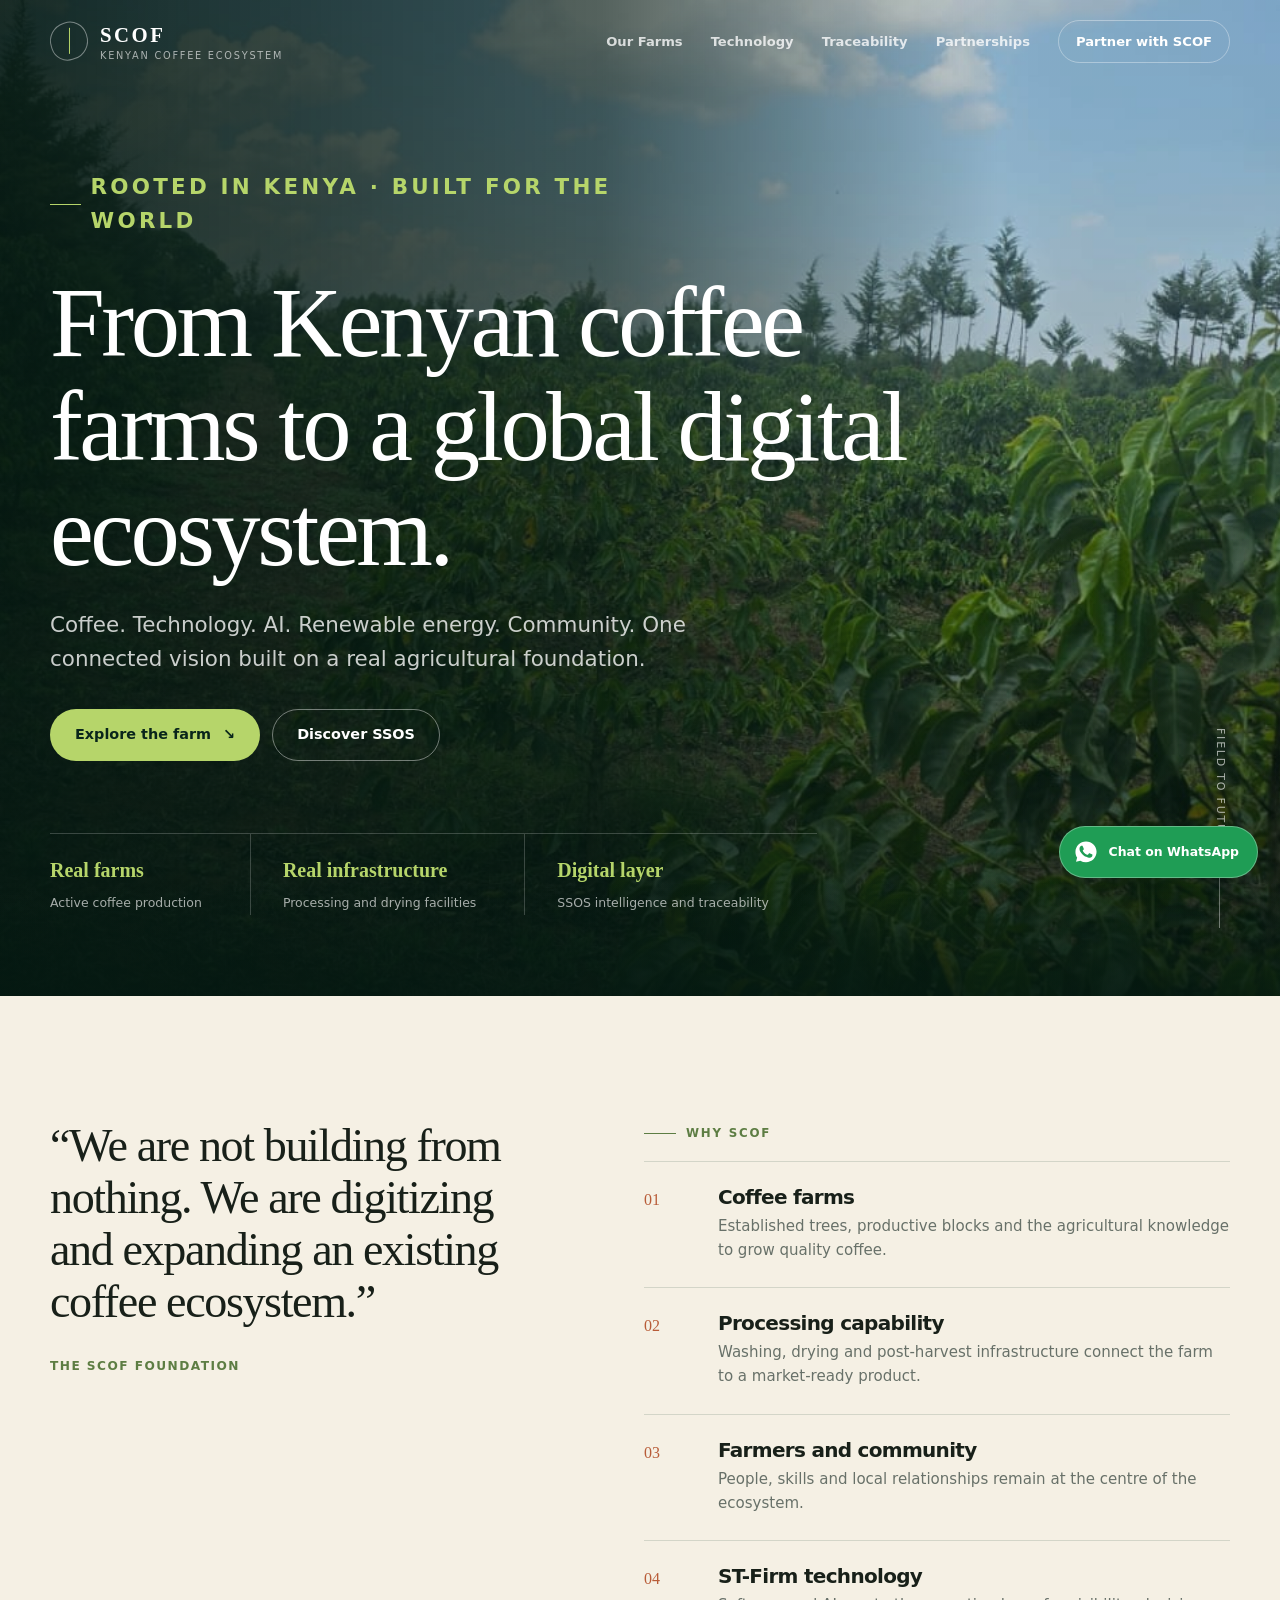
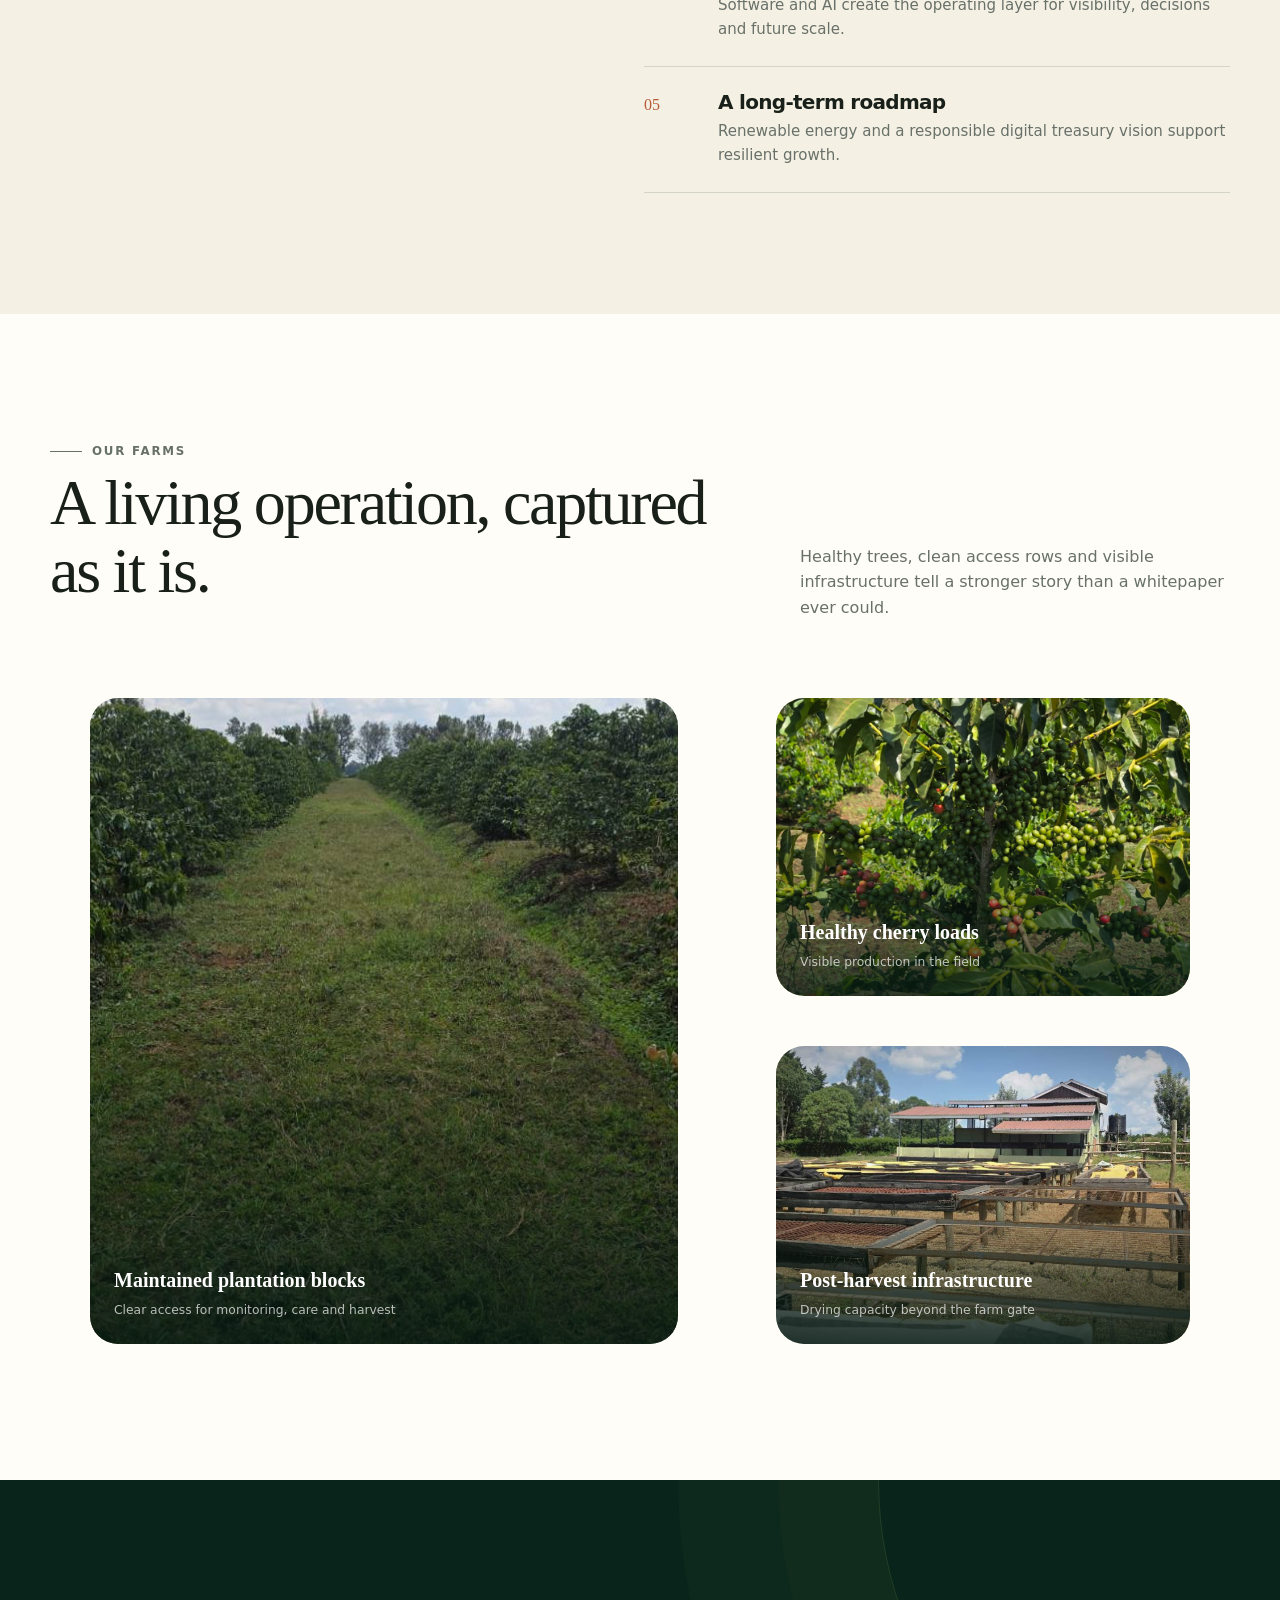
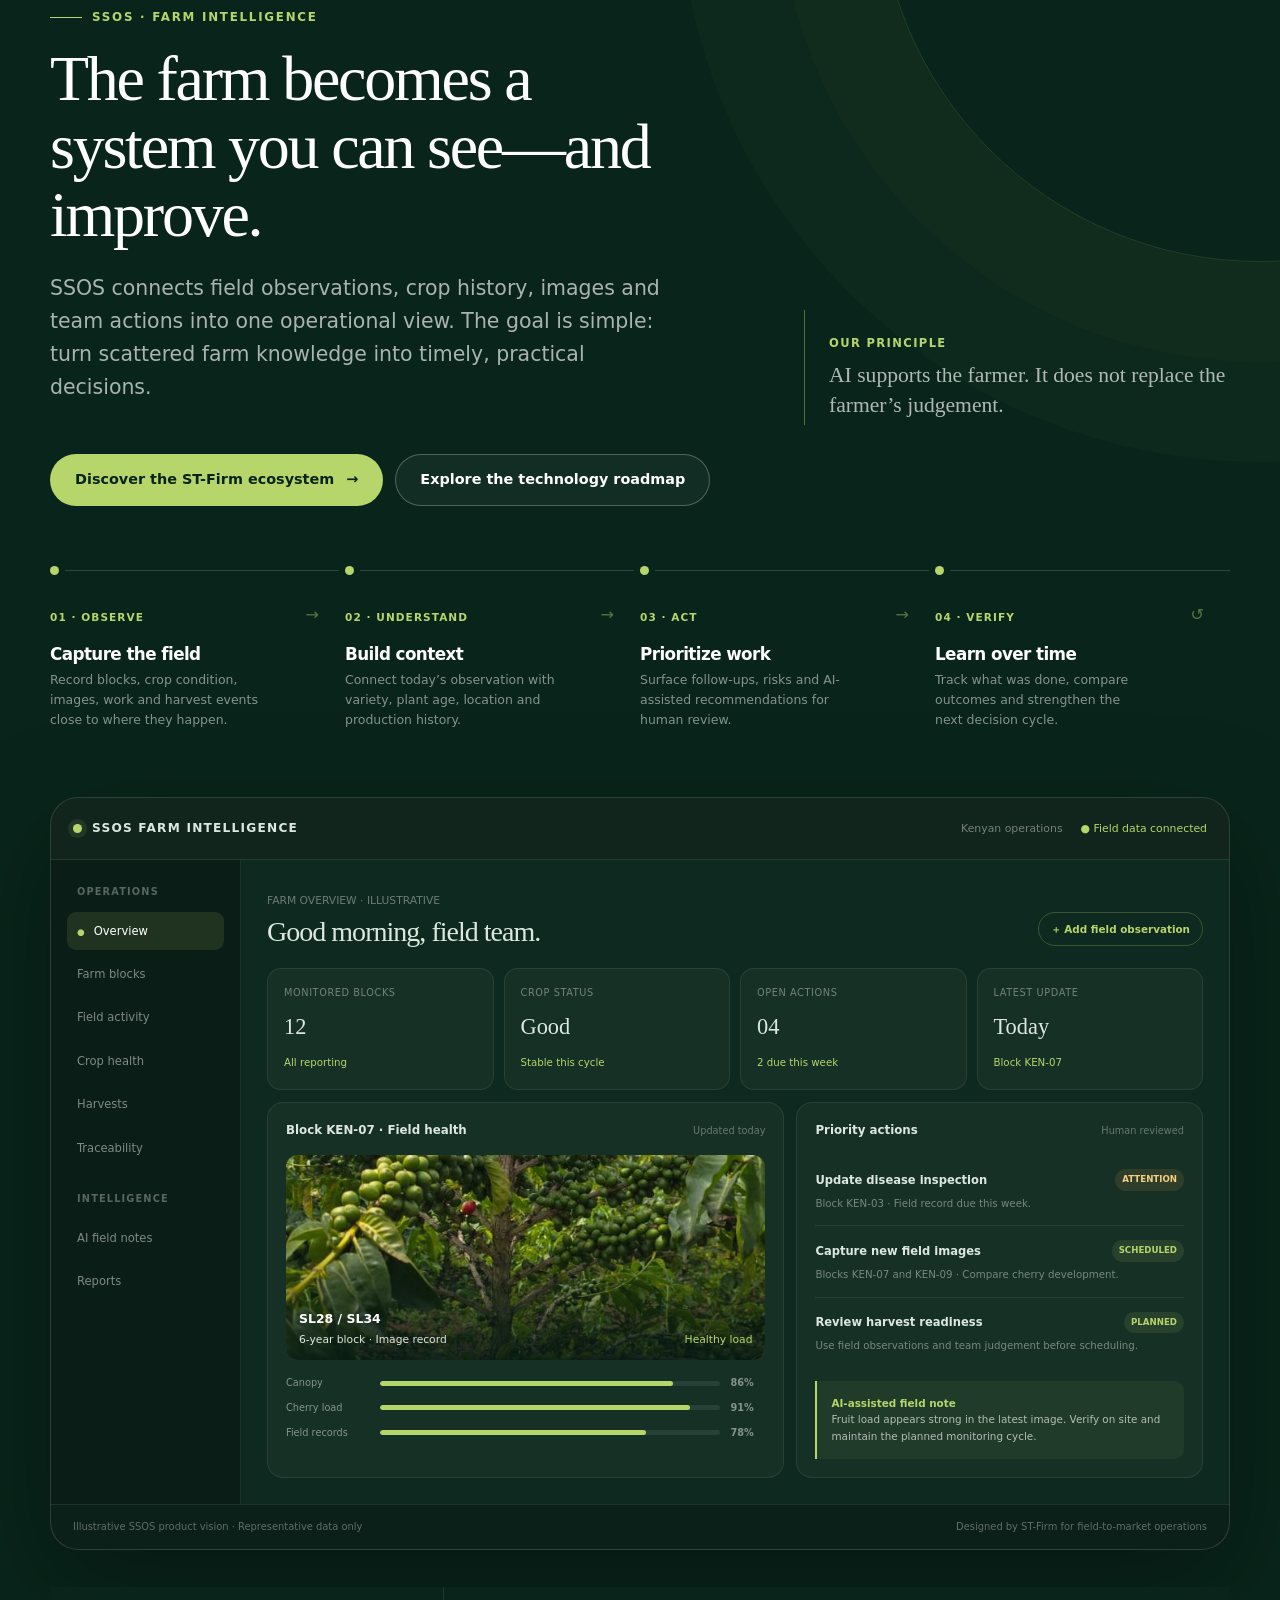
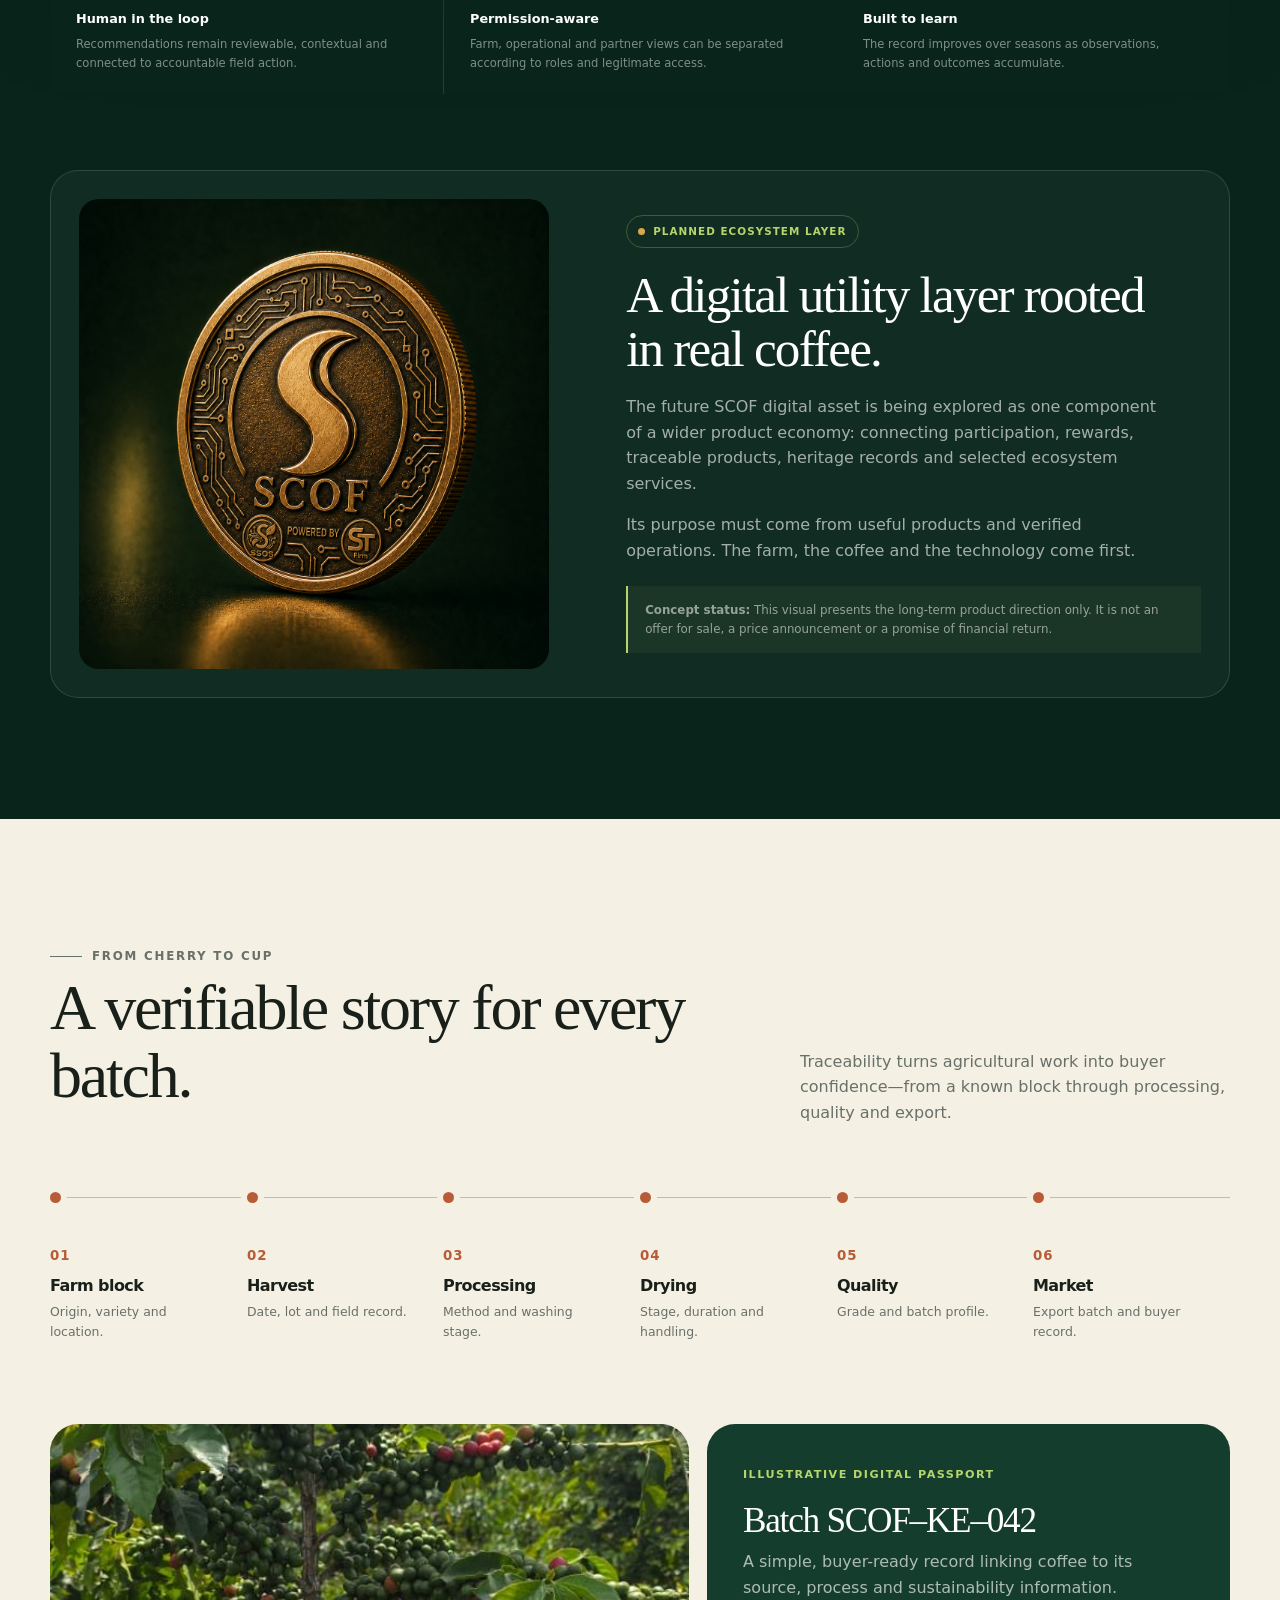
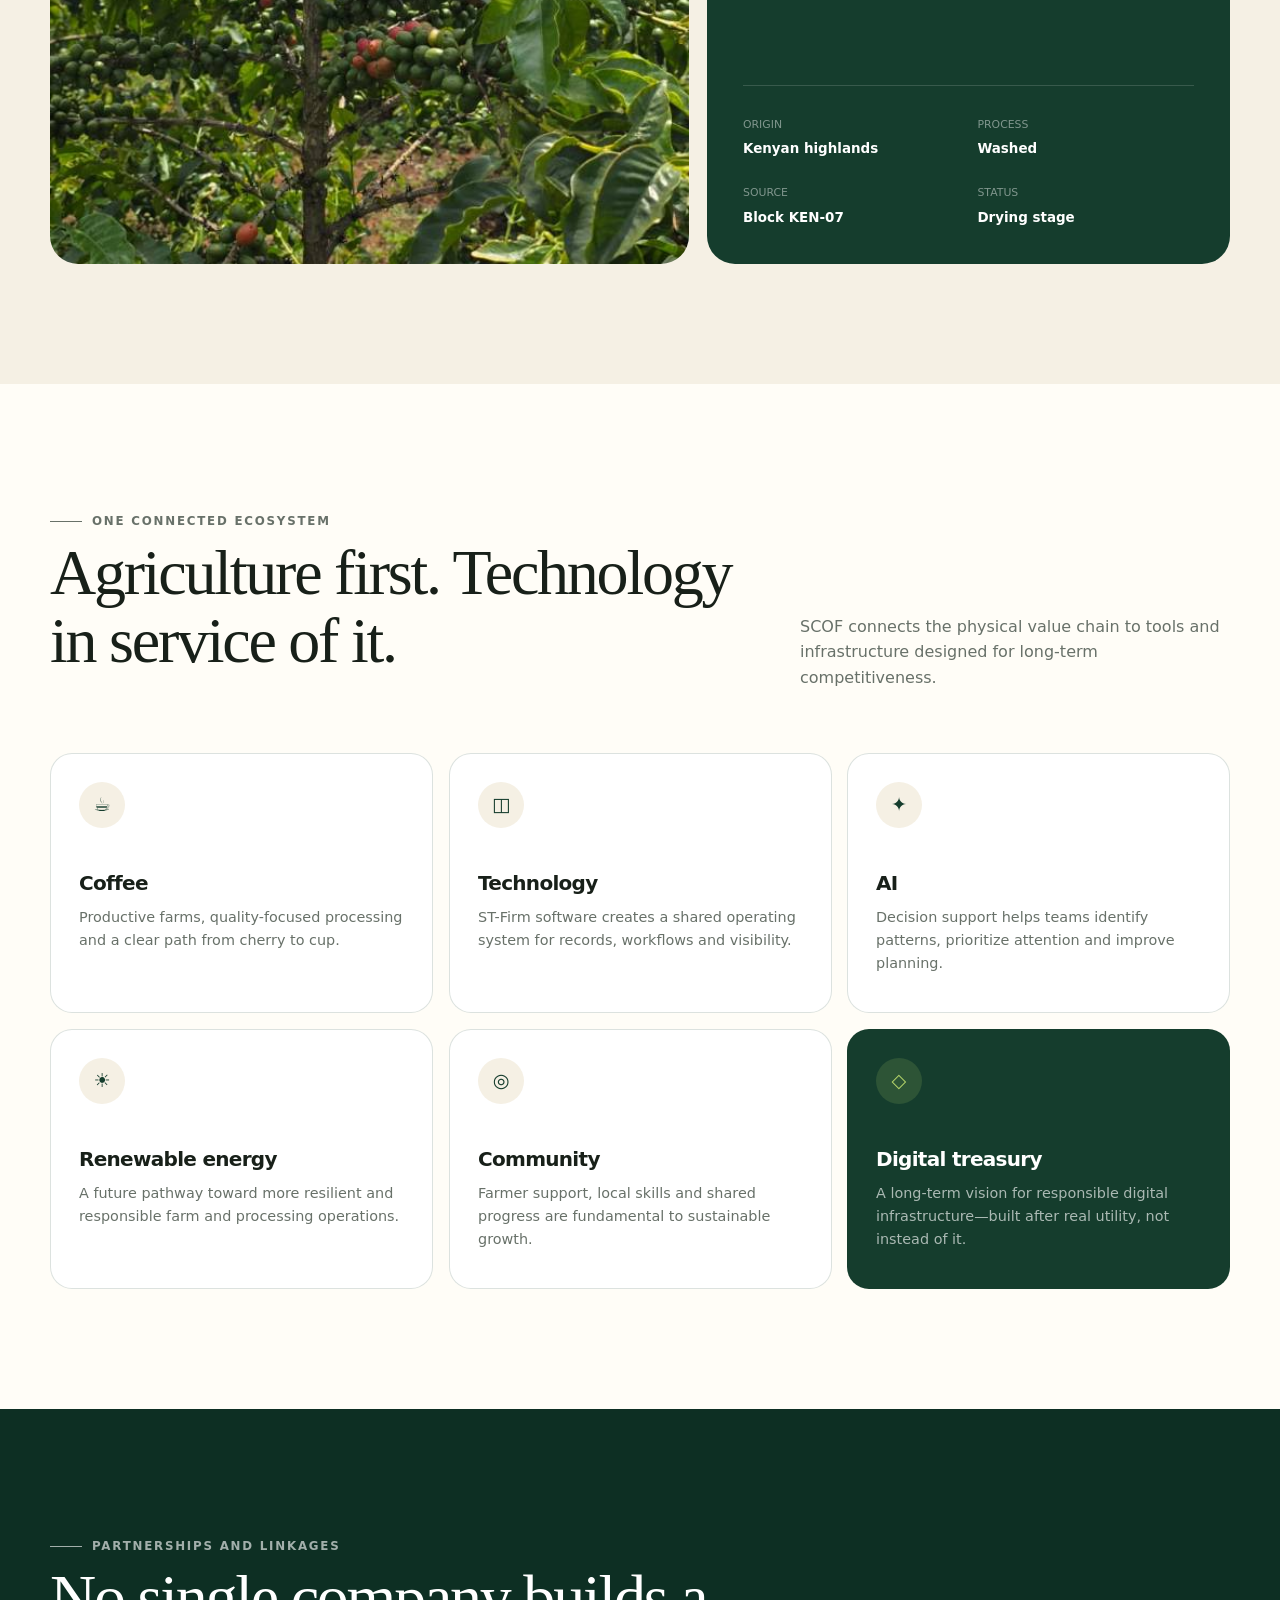
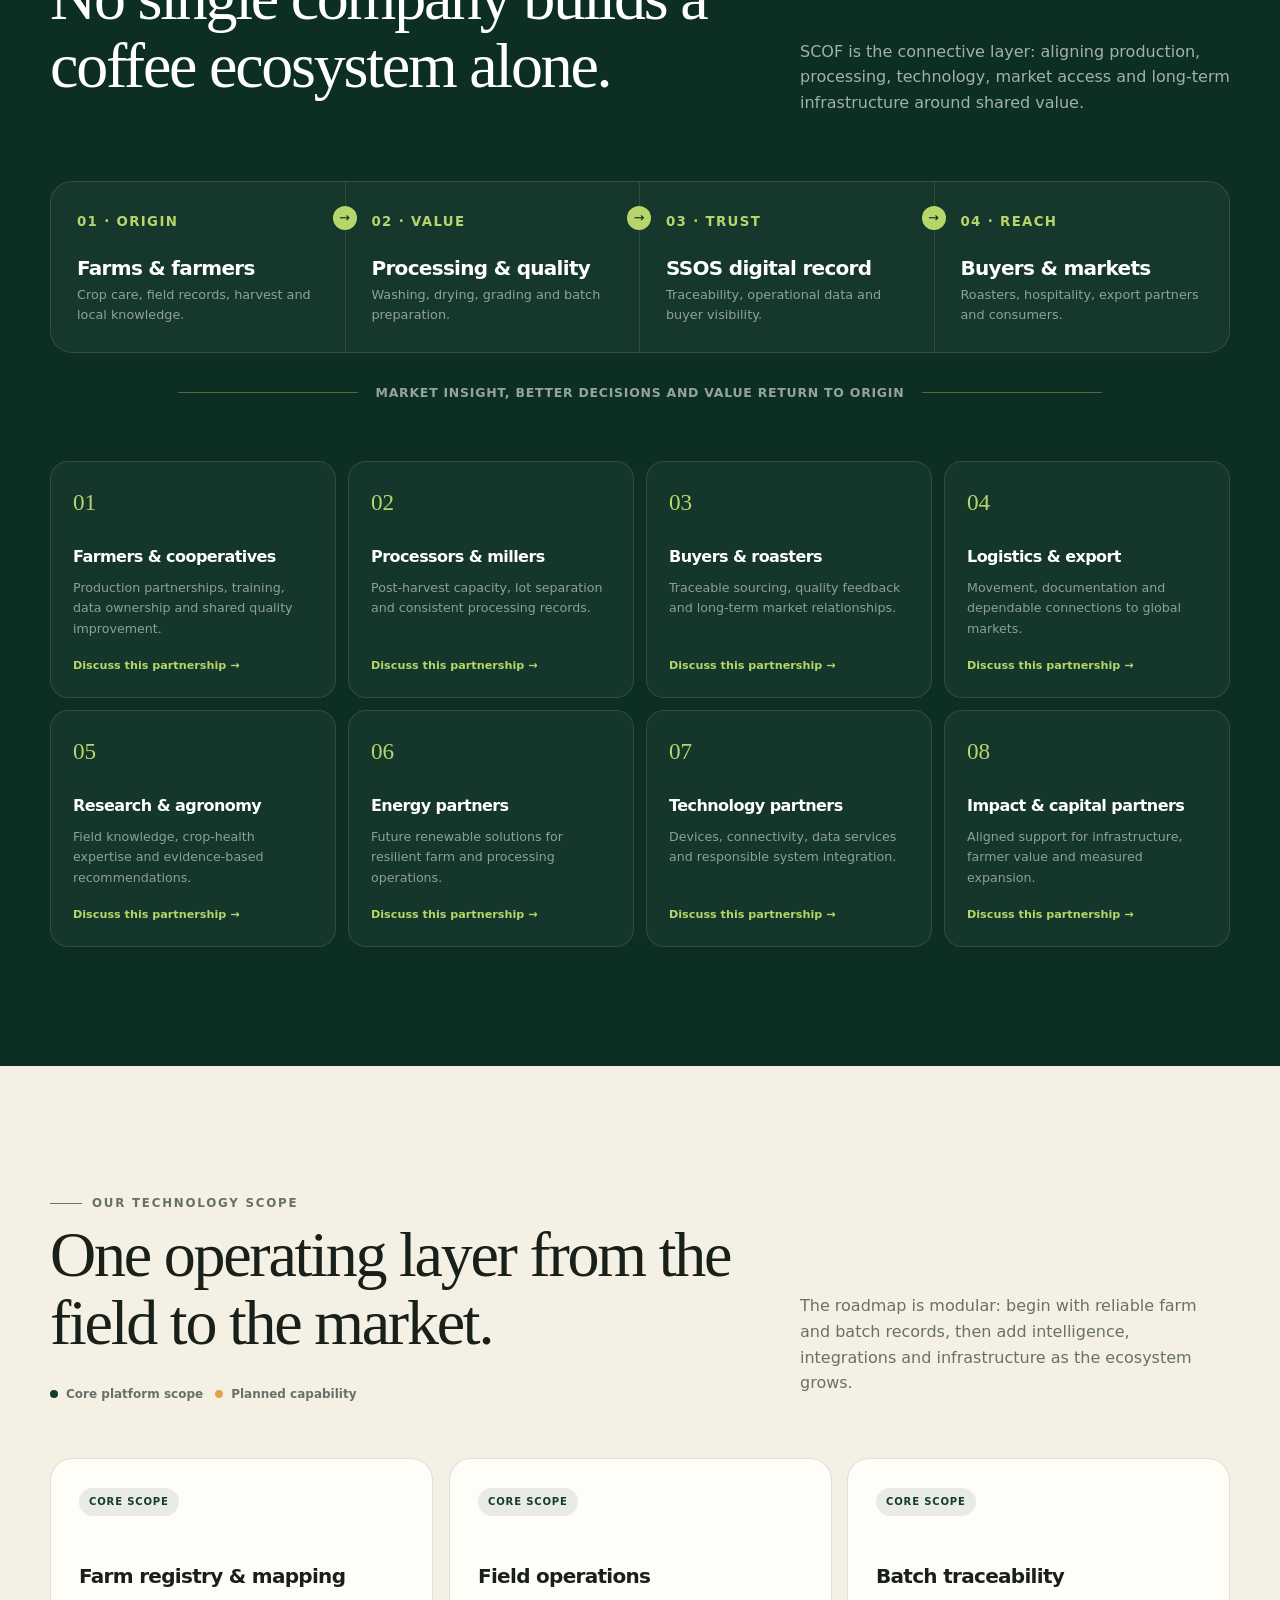
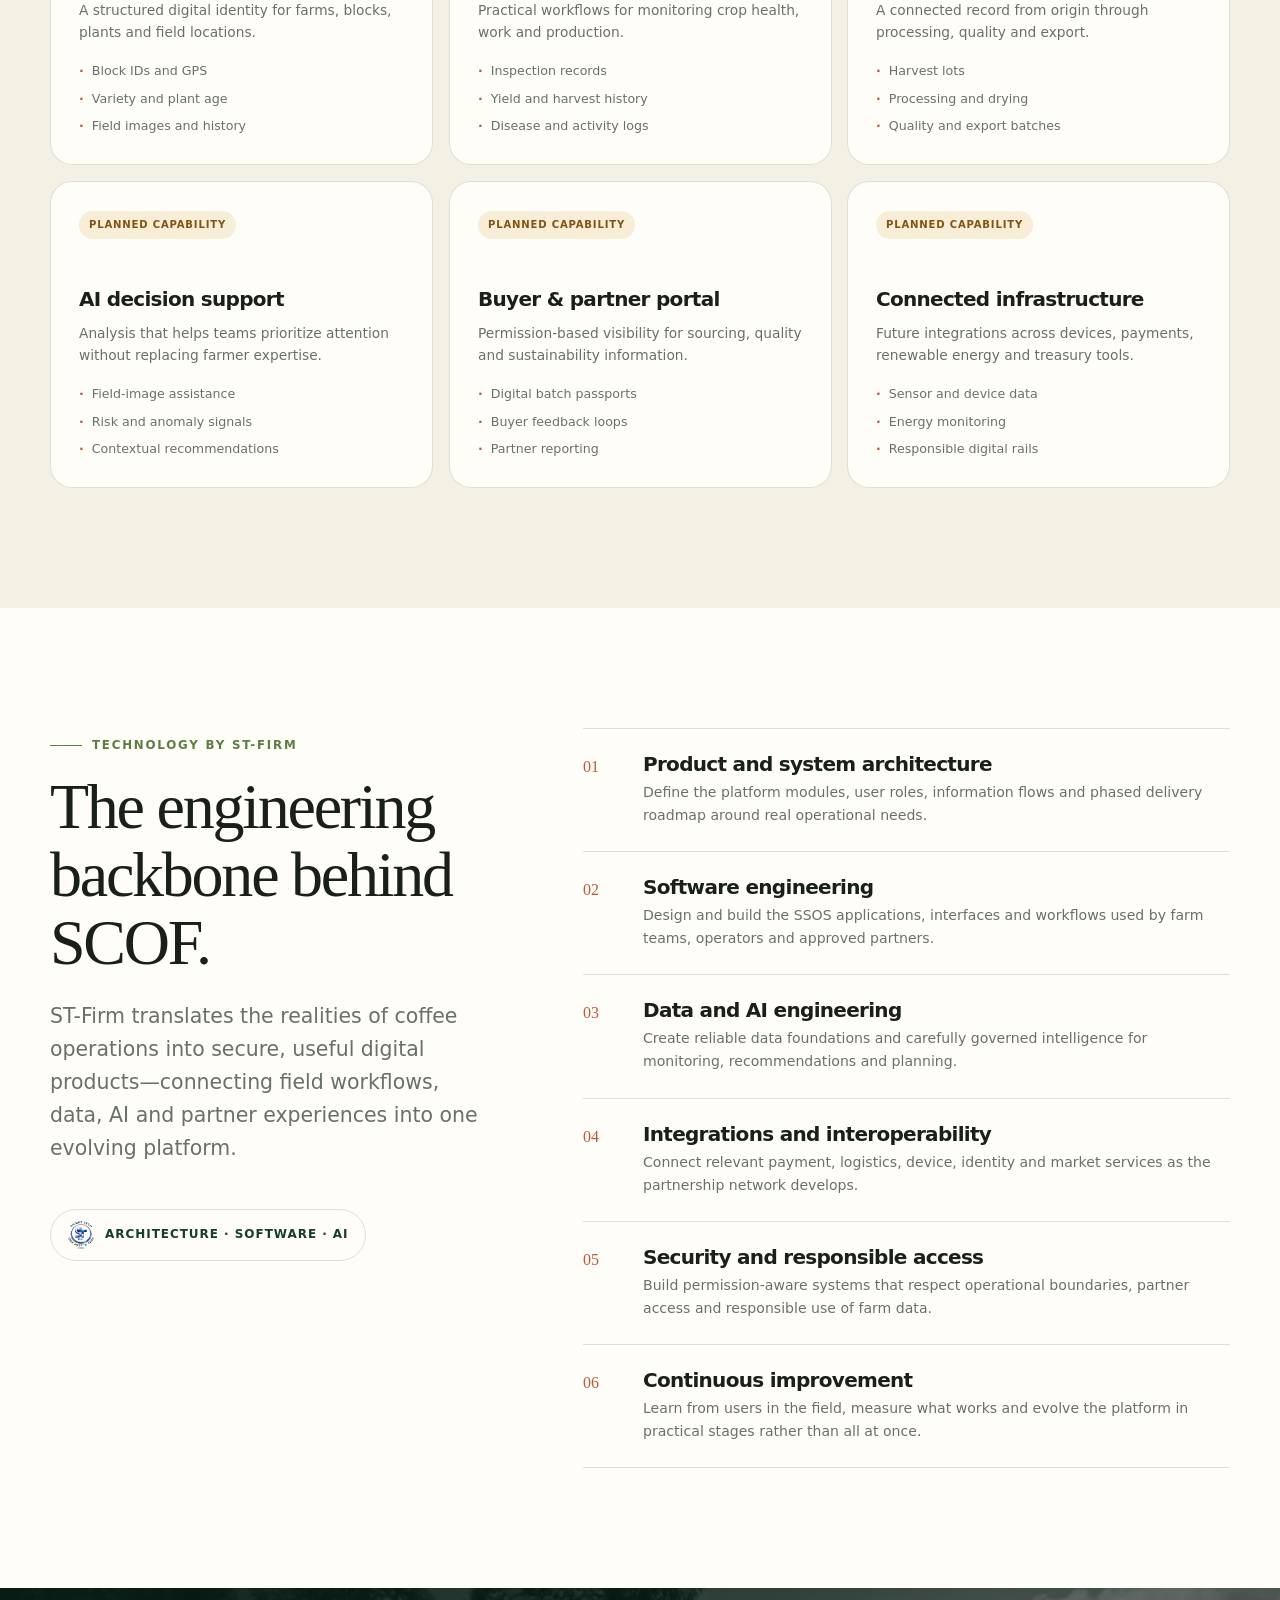
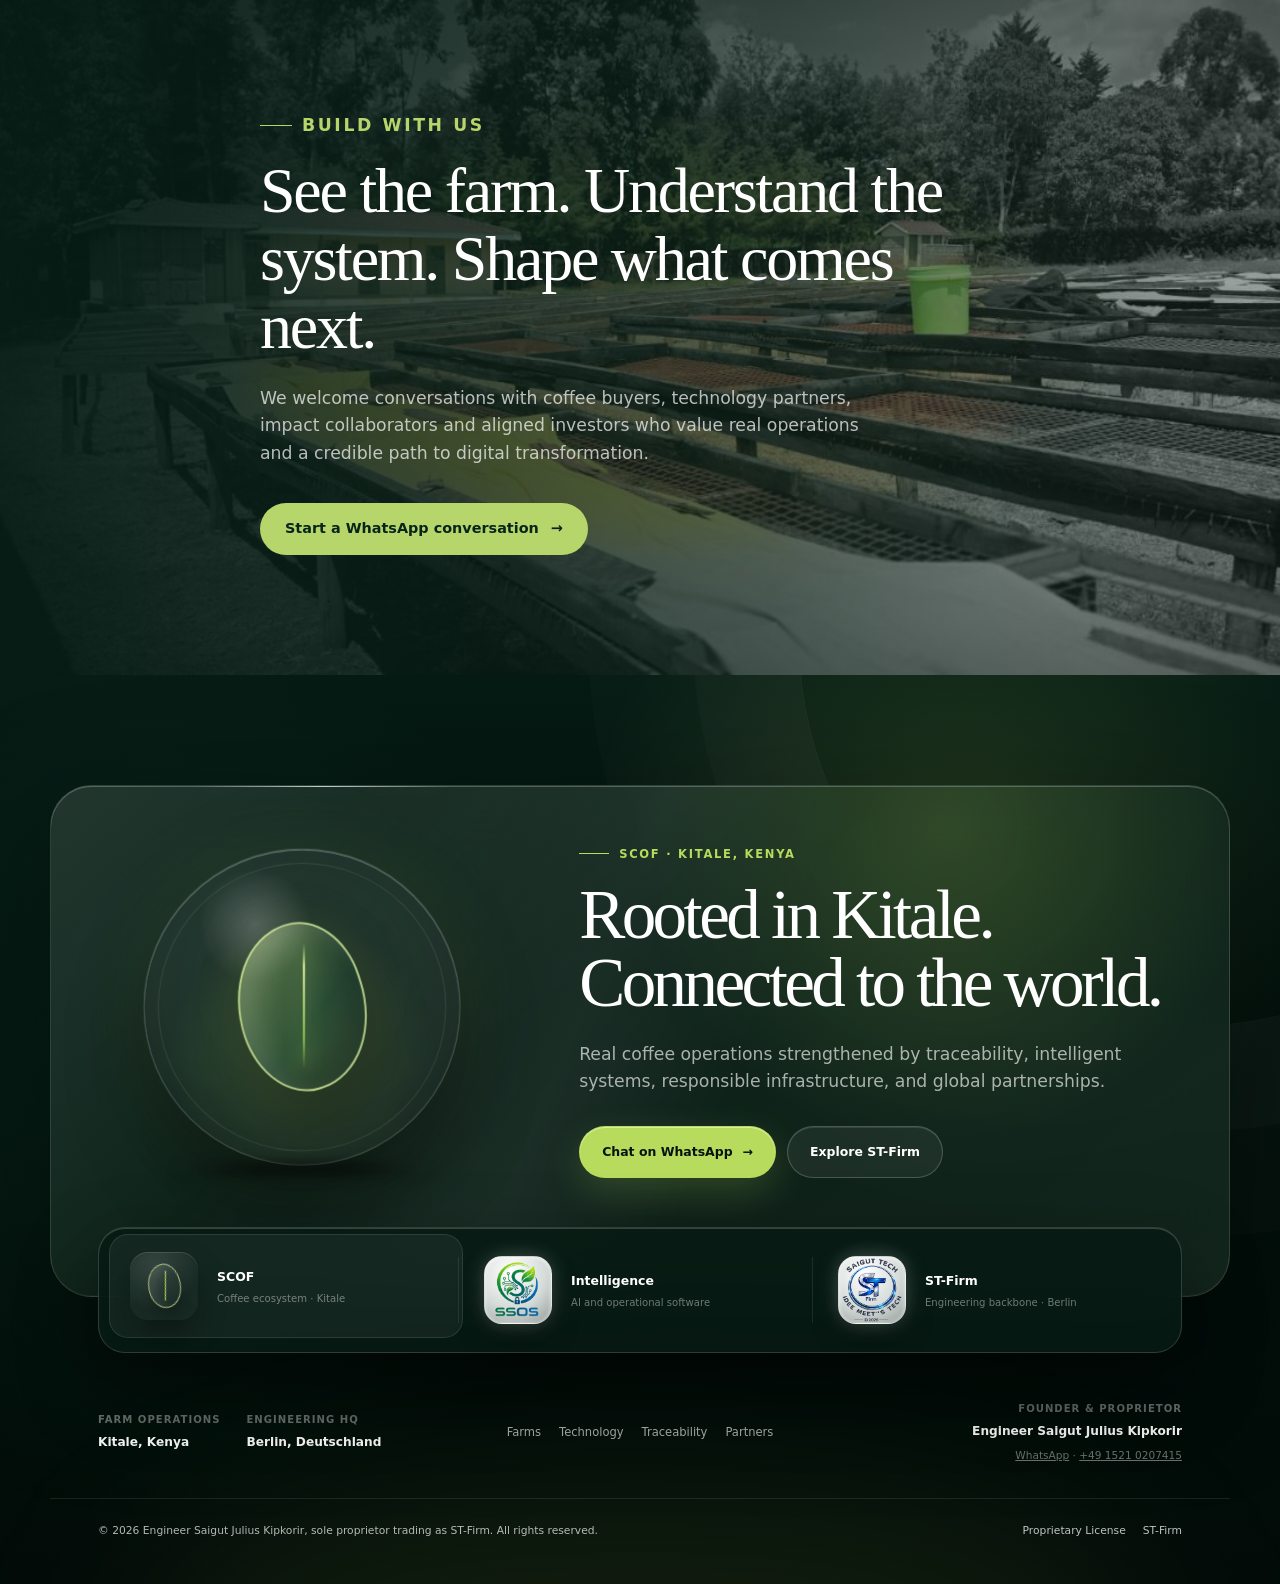
==== commit 764b5a56: "Add ST-Firm logo to Technology section pill badge Replace CSS text-only 'ST' circle with real logo i" ====
--- a/index.html
+++ b/index.html
@@ -307,8 +307,8 @@
     .stfirm { background: var(--paper); }
     .stfirm-grid { display: grid; grid-template-columns: .8fr 1.2fr; gap: 8vw; align-items: start; }
     .stfirm-intro { position: sticky; top: 125px; }
-    .stfirm-mark { display: inline-flex; align-items: center; gap: 12px; margin-top: 24px; padding: 11px 16px; border: 1px solid var(--line); border-radius: 999px; color: var(--forest); font-size: .75rem; font-weight: 800; letter-spacing: .08em; text-transform: uppercase; }
-    .stfirm-mark::before { content: "ST"; display: grid; width: 30px; height: 30px; place-items: center; border-radius: 50%; color: white; background: var(--forest); font-size: .65rem; }
+    .stfirm-mark { display: inline-flex; align-items: center; gap: 10px; margin-top: 24px; padding: 11px 16px; border: 1px solid var(--line); border-radius: 999px; color: var(--forest); font-size: .75rem; font-weight: 800; letter-spacing: .08em; text-transform: uppercase; }
+    .stfirm-mark img { width: 28px; height: 28px; border-radius: 50%; object-fit: contain; }
     .delivery-list { display: grid; }
     .delivery-item { display: grid; grid-template-columns: 42px 1fr; gap: 18px; padding: 25px 0; border-top: 1px solid var(--line); }
     .delivery-item:last-child { border-bottom: 1px solid var(--line); }
@@ -674,7 +674,7 @@
           <p class="eyebrow">Technology by ST-Firm</p>
           <h2>The engineering backbone behind SCOF.</h2>
           <p class="lead">ST-Firm translates the realities of coffee operations into secure, useful digital products—connecting field workflows, data, AI and partner experiences into one evolving platform.</p>
-          <span class="stfirm-mark">Architecture · Software · AI</span>
+          <span class="stfirm-mark"><img src="assets/ST-Firm Logo Transparent.png" alt="ST-Firm" width="724" height="780" loading="lazy" decoding="async"> Architecture · Software · AI</span>
         </div>
         <div class="delivery-list">
           <article class="delivery-item reveal"><span>01</span><div><h3>Product and system architecture</h3><p>Define the platform modules, user roles, information flows and phased delivery roadmap around real operational needs.</p></div></article>
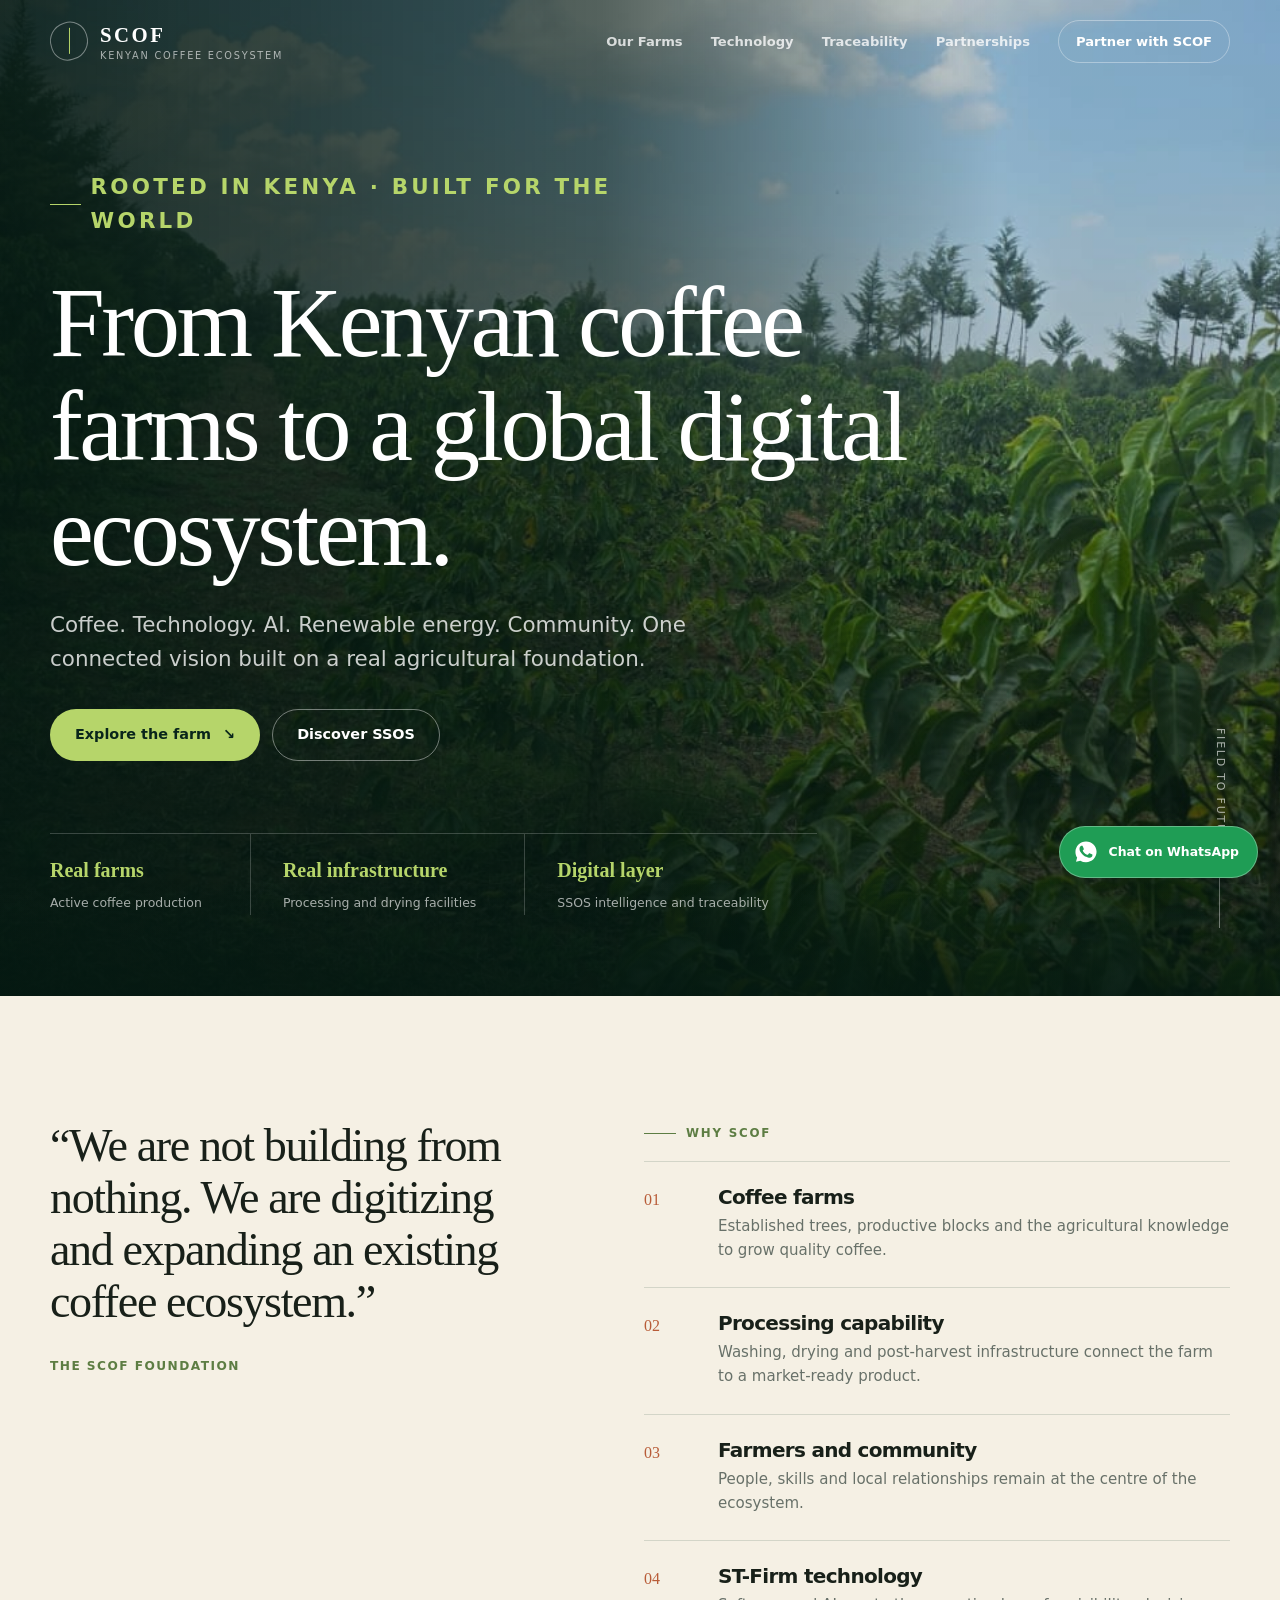
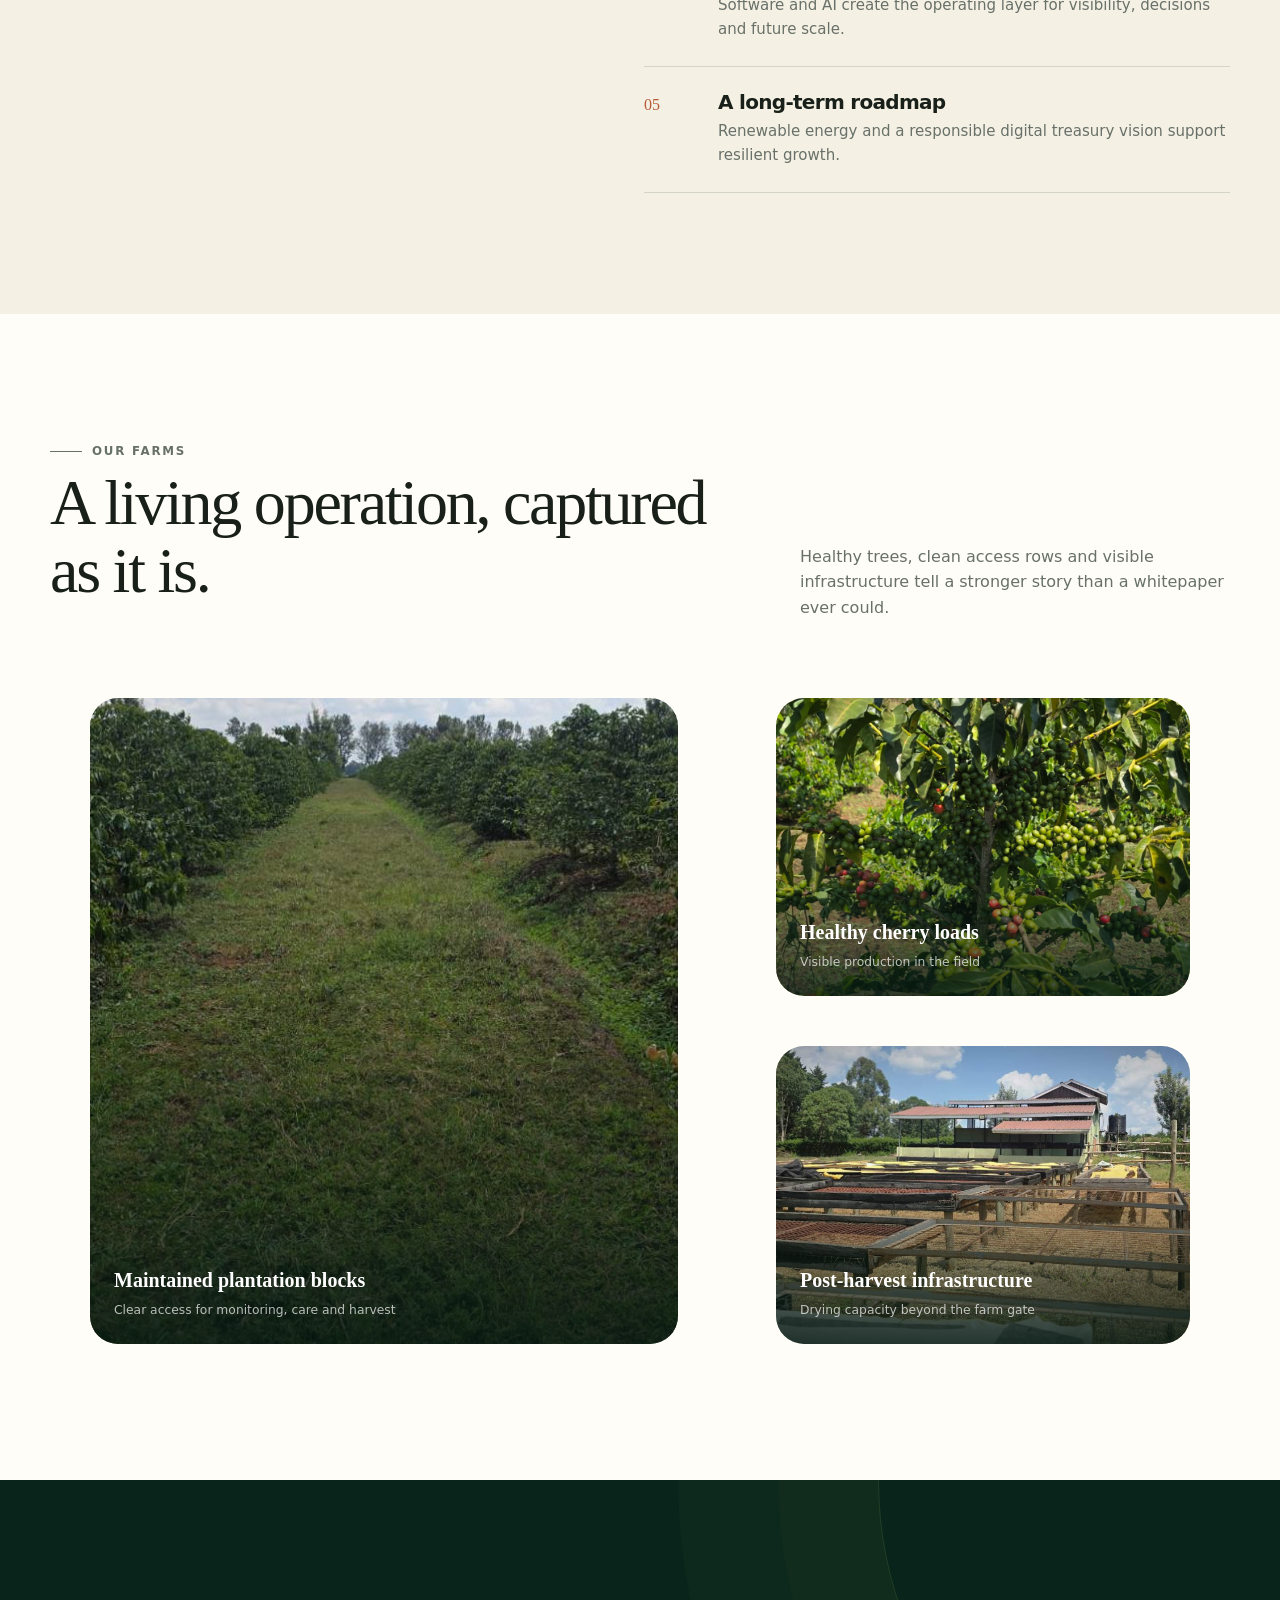
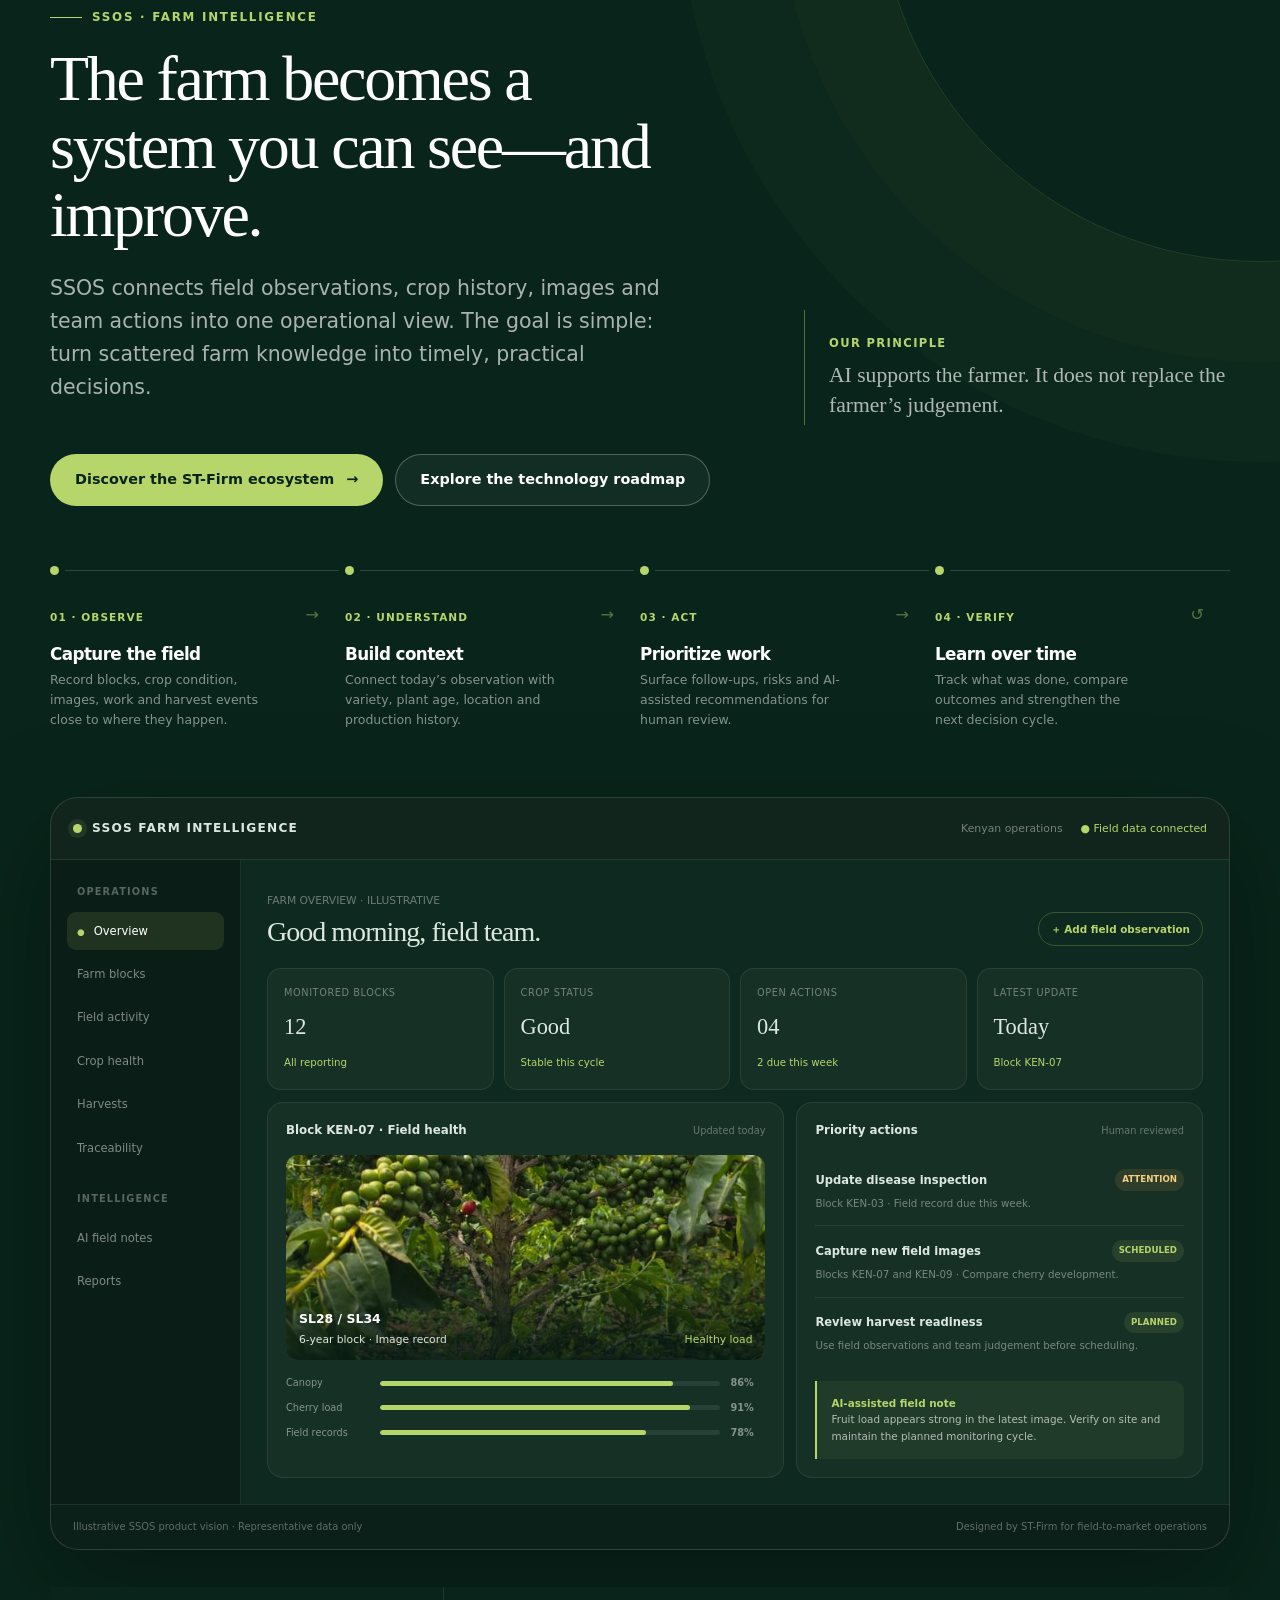
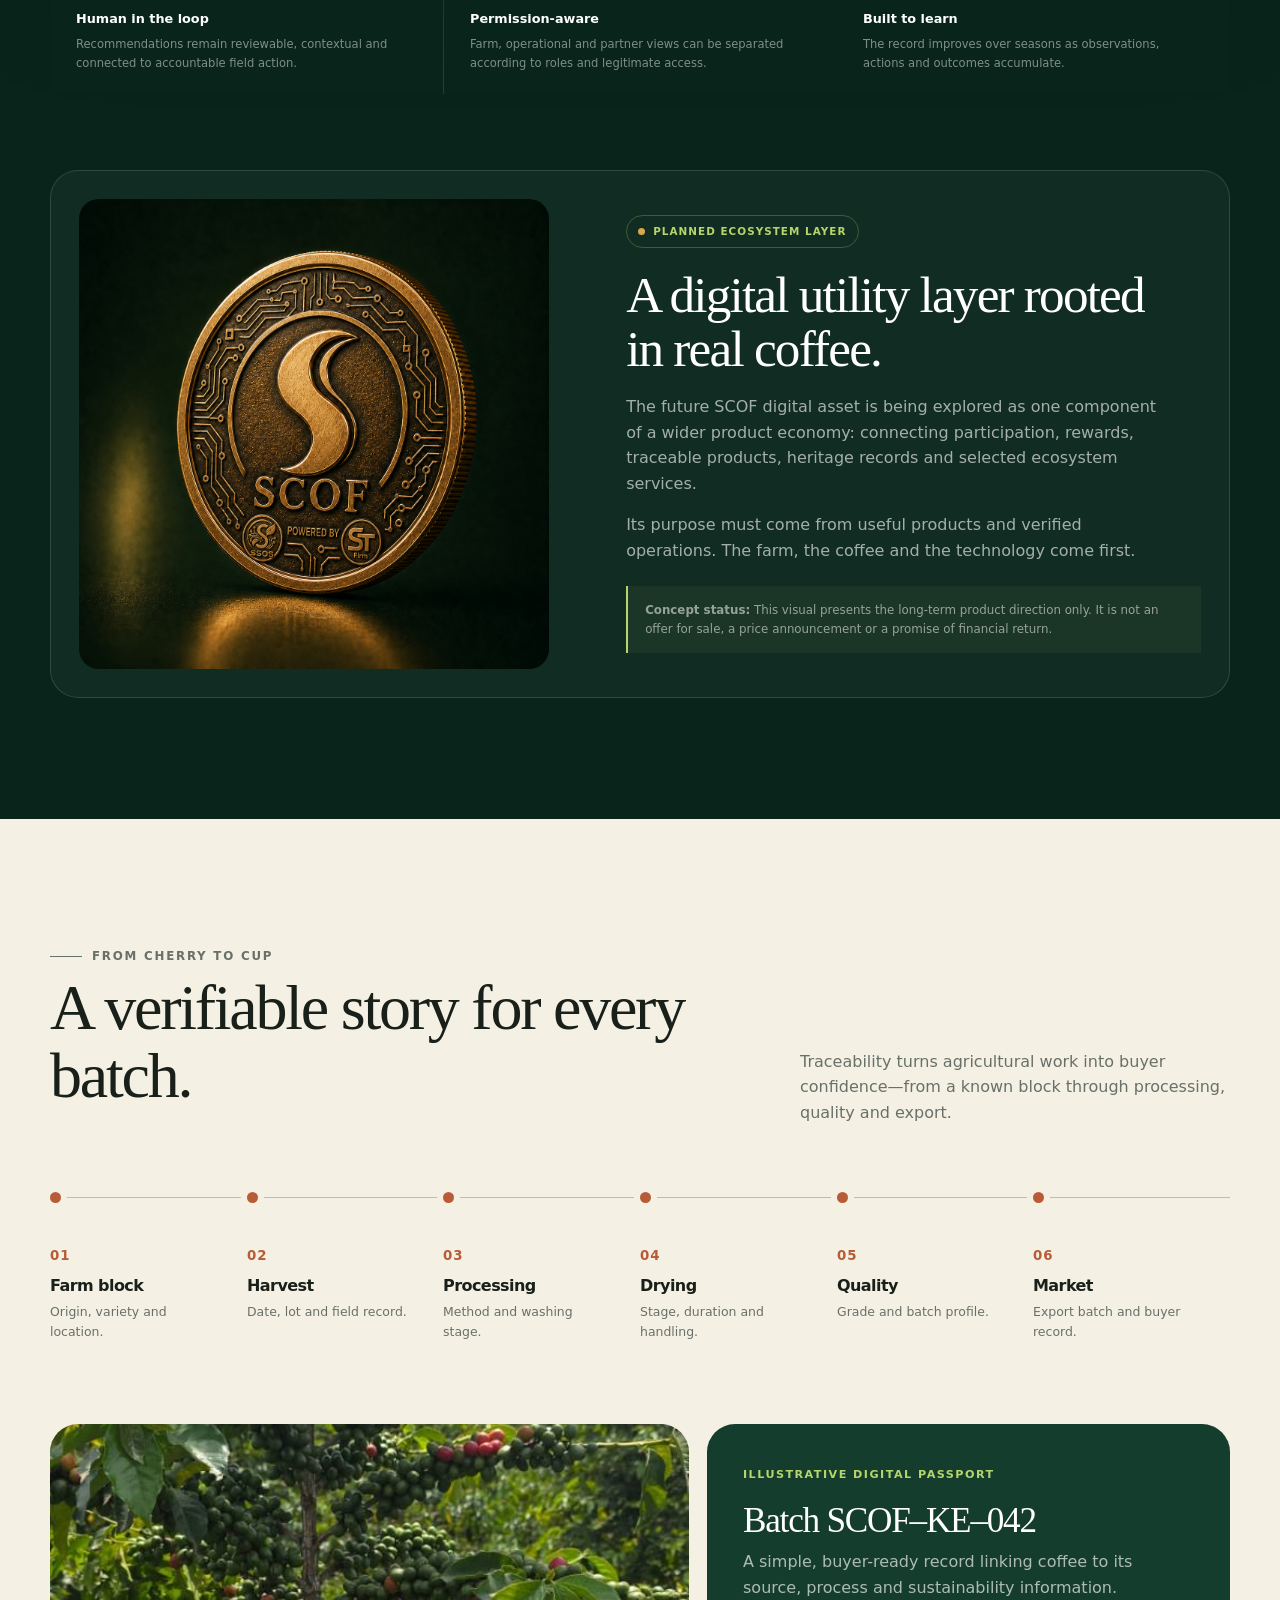
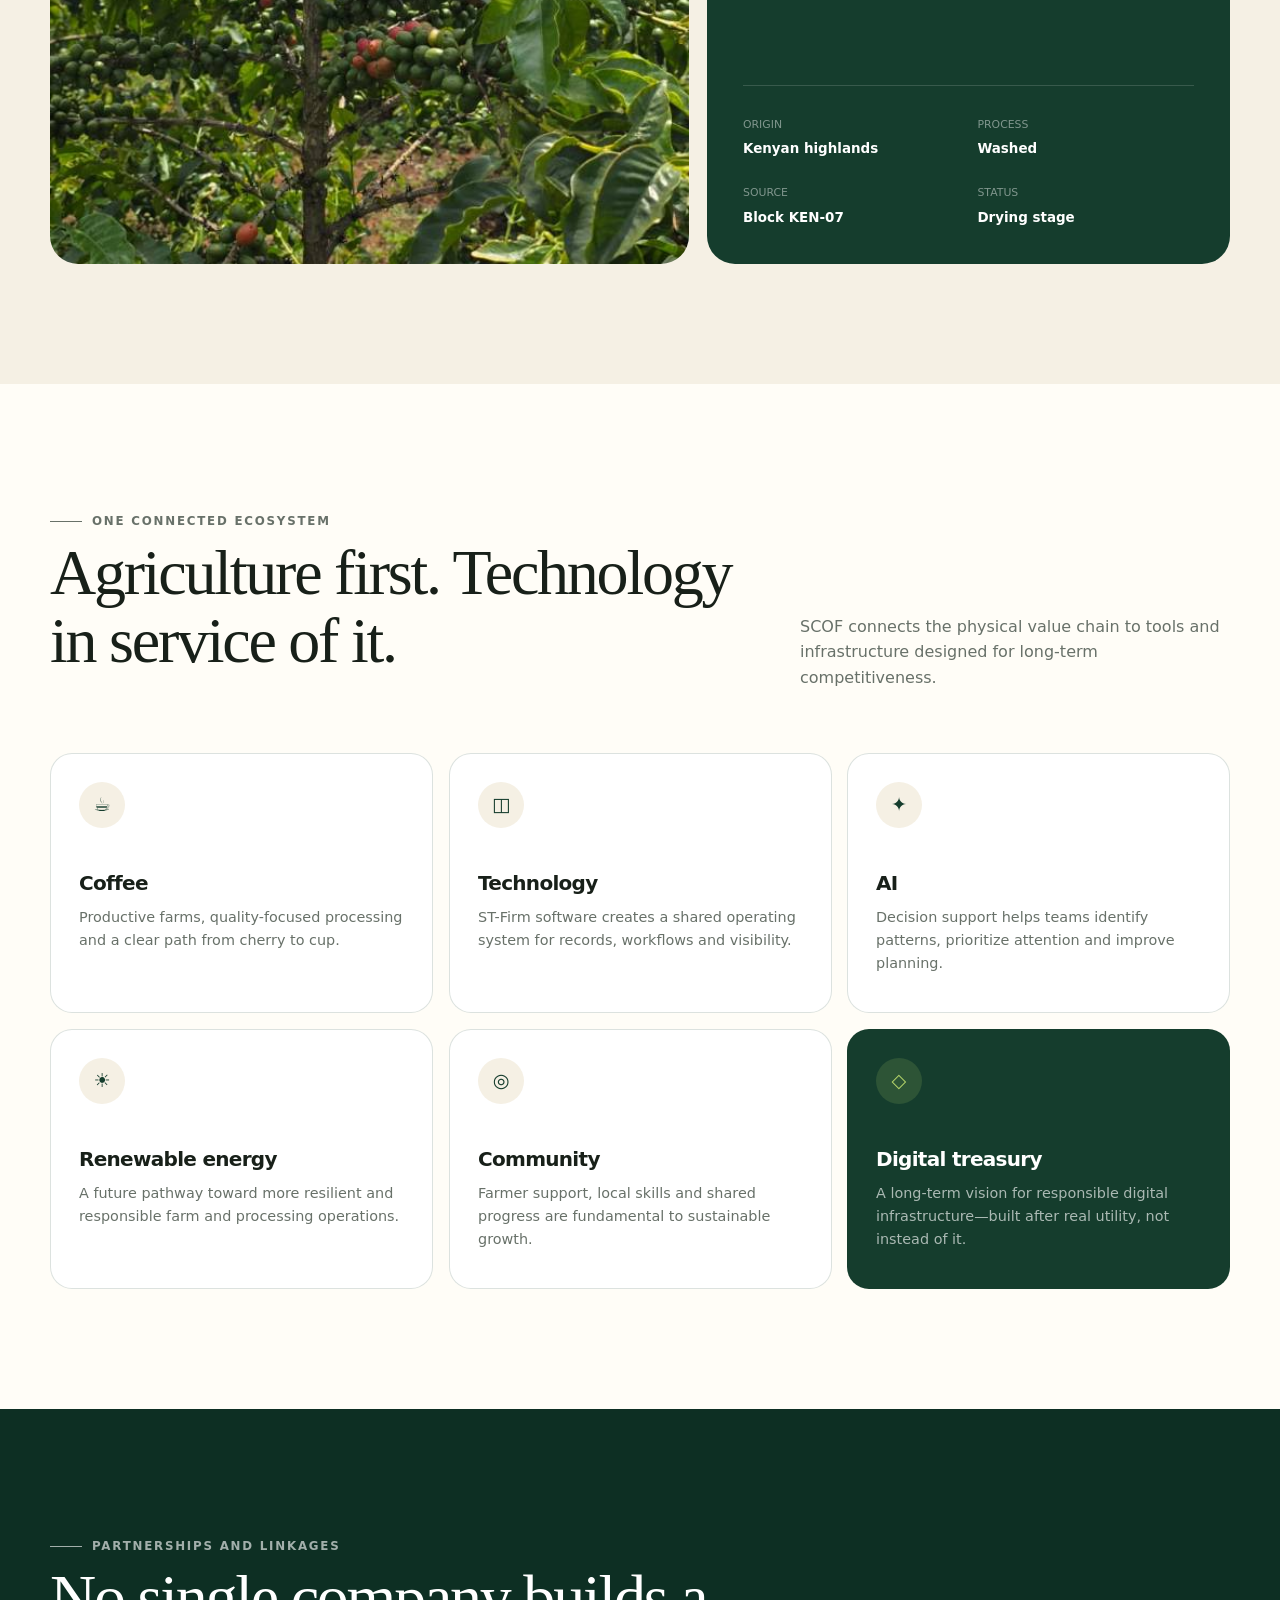
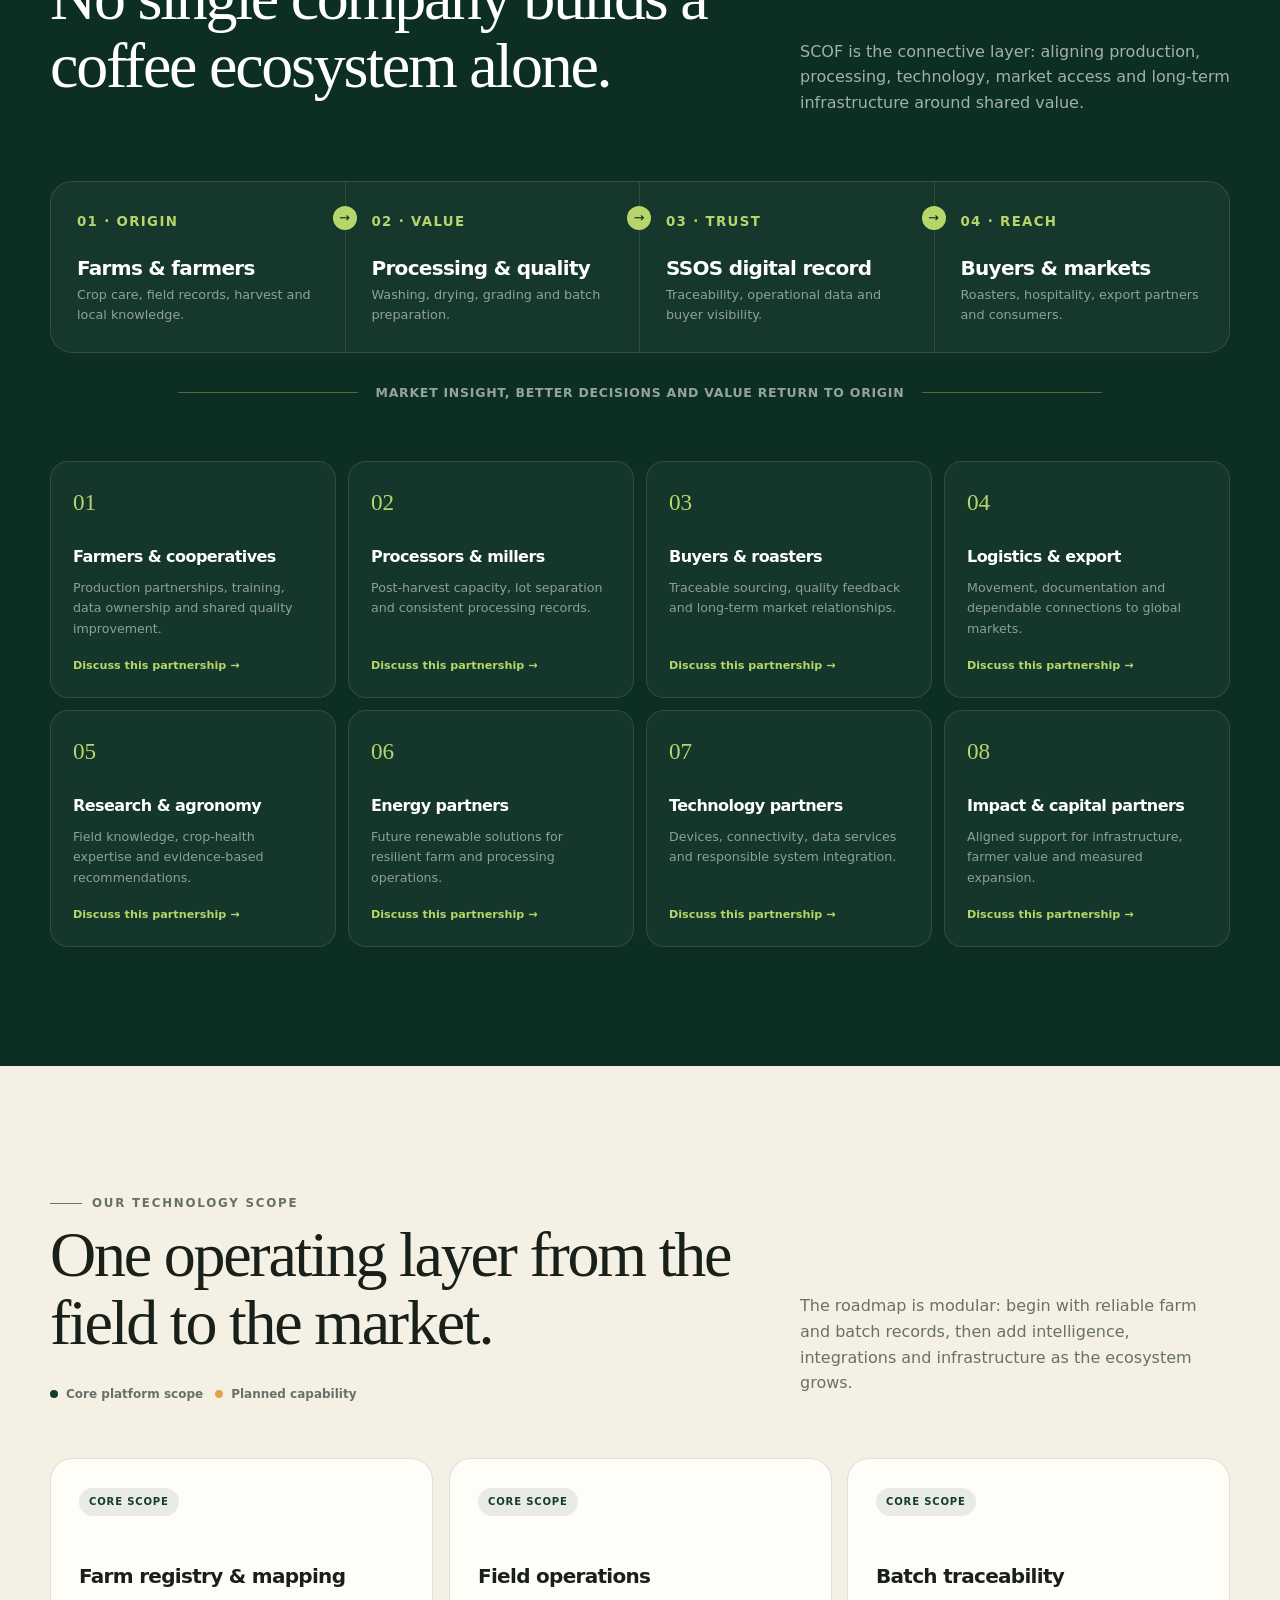
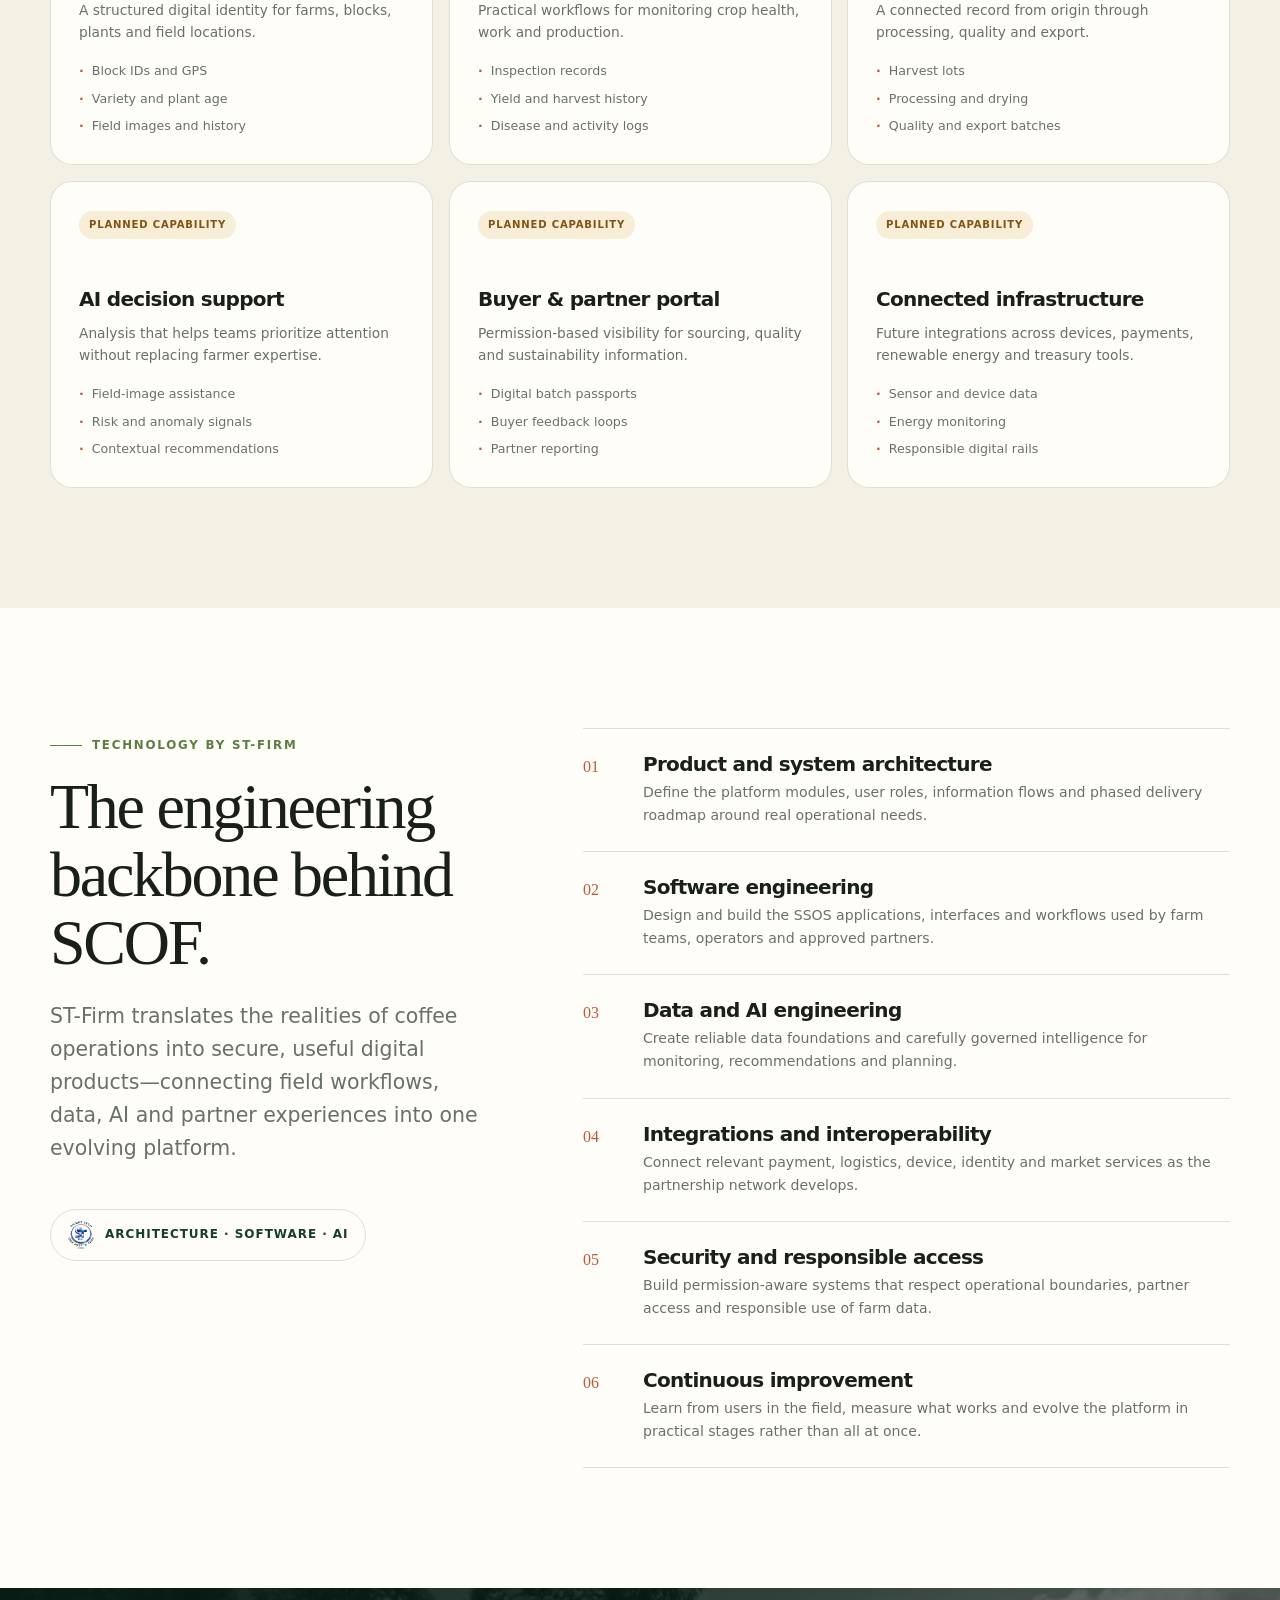
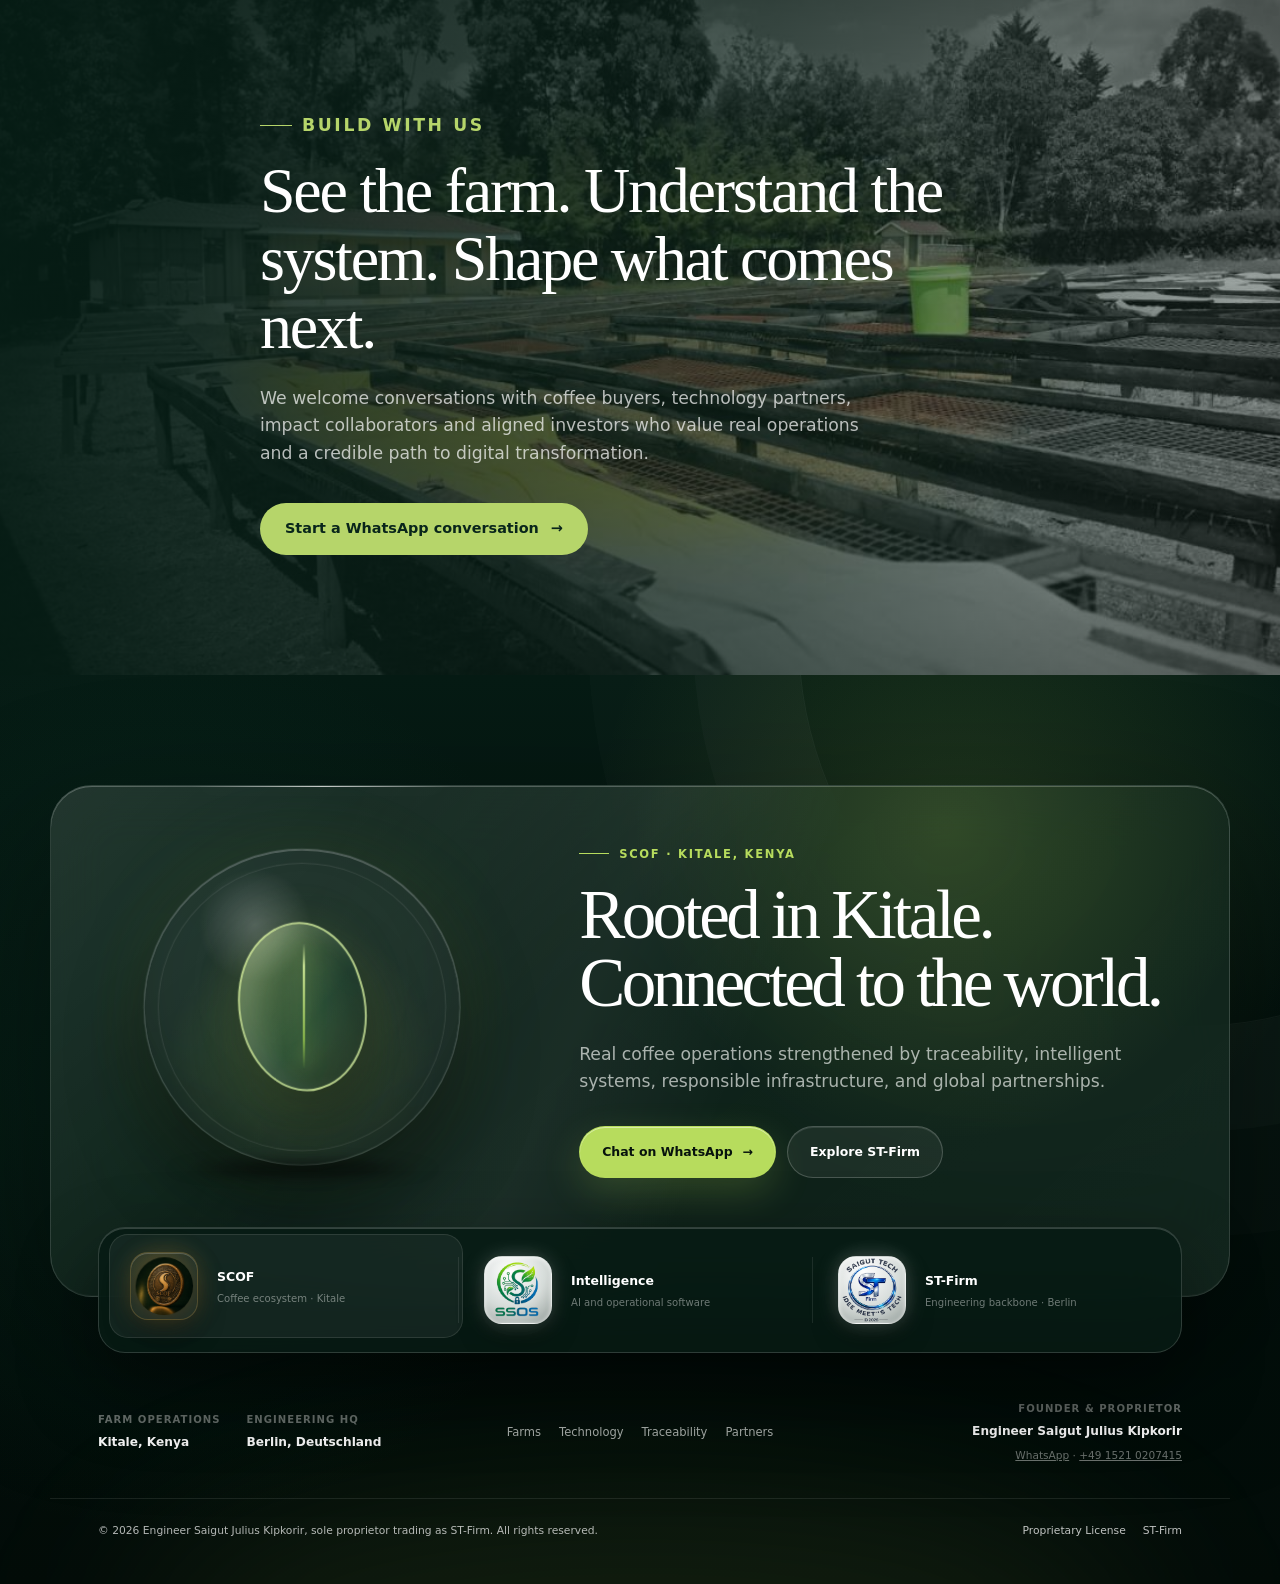
==== commit 437eab3e: "Replace SCOF bean with glossy 3D coin in footer dock Swap CSS-drawn mini-bean for scof-coin-powered-" ====
--- a/index.html
+++ b/index.html
@@ -716,7 +716,7 @@
 
       <nav class="pf-dock" data-footer-glass aria-label="SCOF connected ecosystem">
         <a class="pf-dock-card is-current" href="#farm">
-          <span class="pf-dock-icon"><span class="pf-mini-bean" aria-hidden="true"></span></span>
+          <span class="pf-dock-icon pf-dock-coin"><img src="assets/scof-coin-powered-by.png" alt="SCOF concept coin" width="1254" height="1254" loading="lazy" decoding="async"></span>
           <span class="pf-dock-copy"><strong>SCOF</strong><small>Coffee ecosystem · Kitale</small></span>
         </a>
         <a class="pf-dock-card" href="#technology">
--- a/assets/footer-system.css
+++ b/assets/footer-system.css
@@ -218,6 +218,8 @@
 .pf-dock-card:hover, .pf-dock-card.is-current { border-color: rgba(255,255,255,.1); background: rgba(255,255,255,.055); transform: translateY(-4px); }
 .pf-dock-icon { display: grid; width: 68px; height: 68px; place-items: center; border-radius: 18px; background: radial-gradient(circle at 38% 22%, rgba(255,255,255,.15), rgba(255,255,255,.025) 65%); box-shadow: inset 0 1px 0 rgba(255,255,255,.13), 0 14px 28px rgba(0,0,0,.26); }
 .pf-dock-icon img { width: 62px; height: 64px; object-fit: contain; transform-style: preserve-3d; filter: drop-shadow(0 0 12px rgba(255, 255, 255, .28)) drop-shadow(0 0 24px rgba(255, 255, 255, .1)); animation: pf-logo-float 3.5s ease-in-out .8s infinite; }
+.pf-dock-coin img { width: 58px; height: 58px; border-radius: 50%; object-fit: cover; transform: perspective(320px) rotateY(-8deg) rotateX(4deg); filter: drop-shadow(0 0 14px rgba(212,164,75,.35)) drop-shadow(0 4px 10px rgba(0,0,0,.4)); }
+.pf-dock-coin { background: radial-gradient(circle at 38% 22%, rgba(212,164,75,.18), rgba(255,255,255,.04) 65%) !important; border: 1px solid rgba(212,164,75,.28) !important; box-shadow: inset 0 1px 0 rgba(255,255,255,.22), 0 0 22px rgba(212,164,75,.12), 0 14px 28px rgba(0,0,0,.3) !important; }
 .pf-dock-icon:has(img) { background: radial-gradient(circle at 38% 22%, #ffffff, rgba(248,252,250,.85) 55%, rgba(240,245,242,.6) 100%); box-shadow: inset 0 1px 4px rgba(255,255,255,.7), 0 0 20px rgba(255,255,255,.18), 0 14px 28px rgba(0,0,0,.26); border: 1px solid rgba(255,255,255,.35); }
 .pf-mini-bean { width: 33px; height: 44px; border: 1px solid rgba(216,241,154,.75); border-radius: 56% 42% 54% 44%; transform: rotate(-18deg); box-shadow: inset 6px 5px 10px rgba(255,255,255,.09), 0 8px 16px rgba(0,0,0,.3); }
 .pf-mini-bean::after { content: ""; position: absolute; top: 6px; bottom: 6px; left: 16px; width: 1px; background: var(--pf-green); transform: rotate(18deg); }
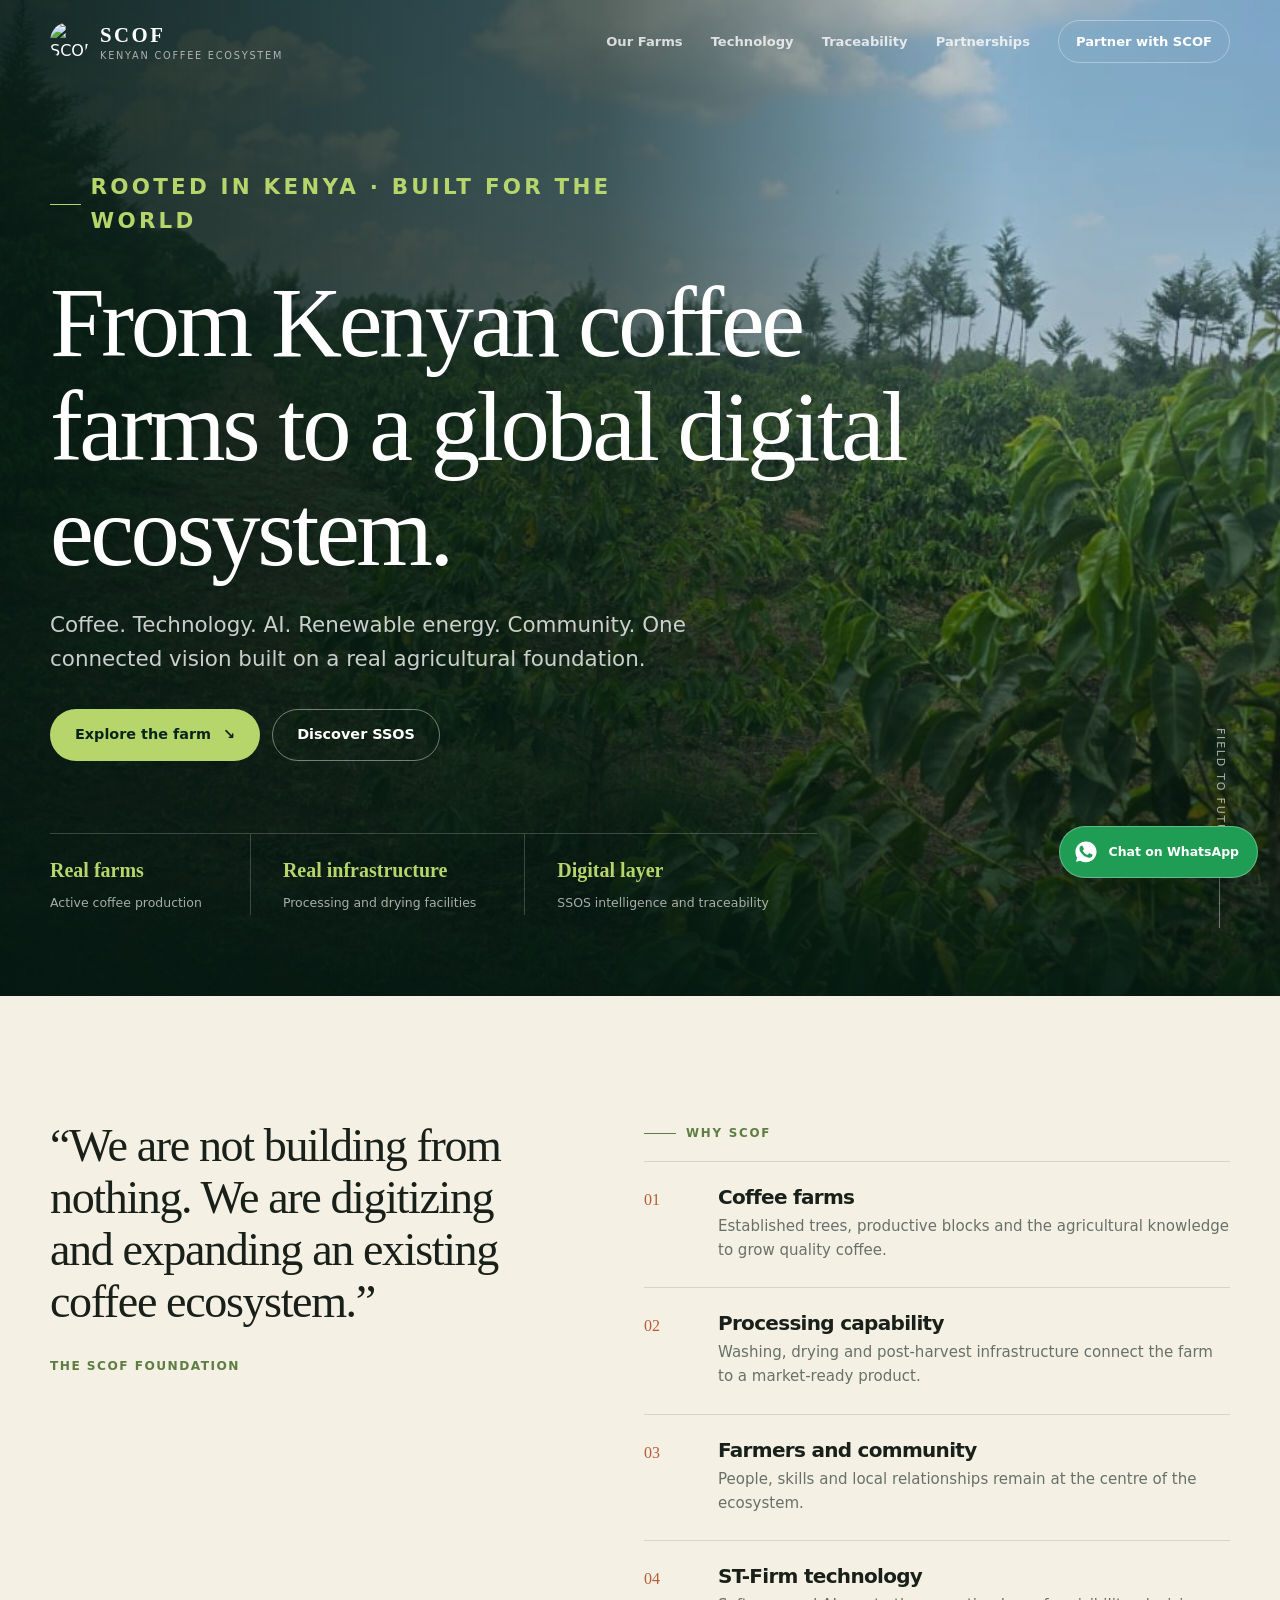
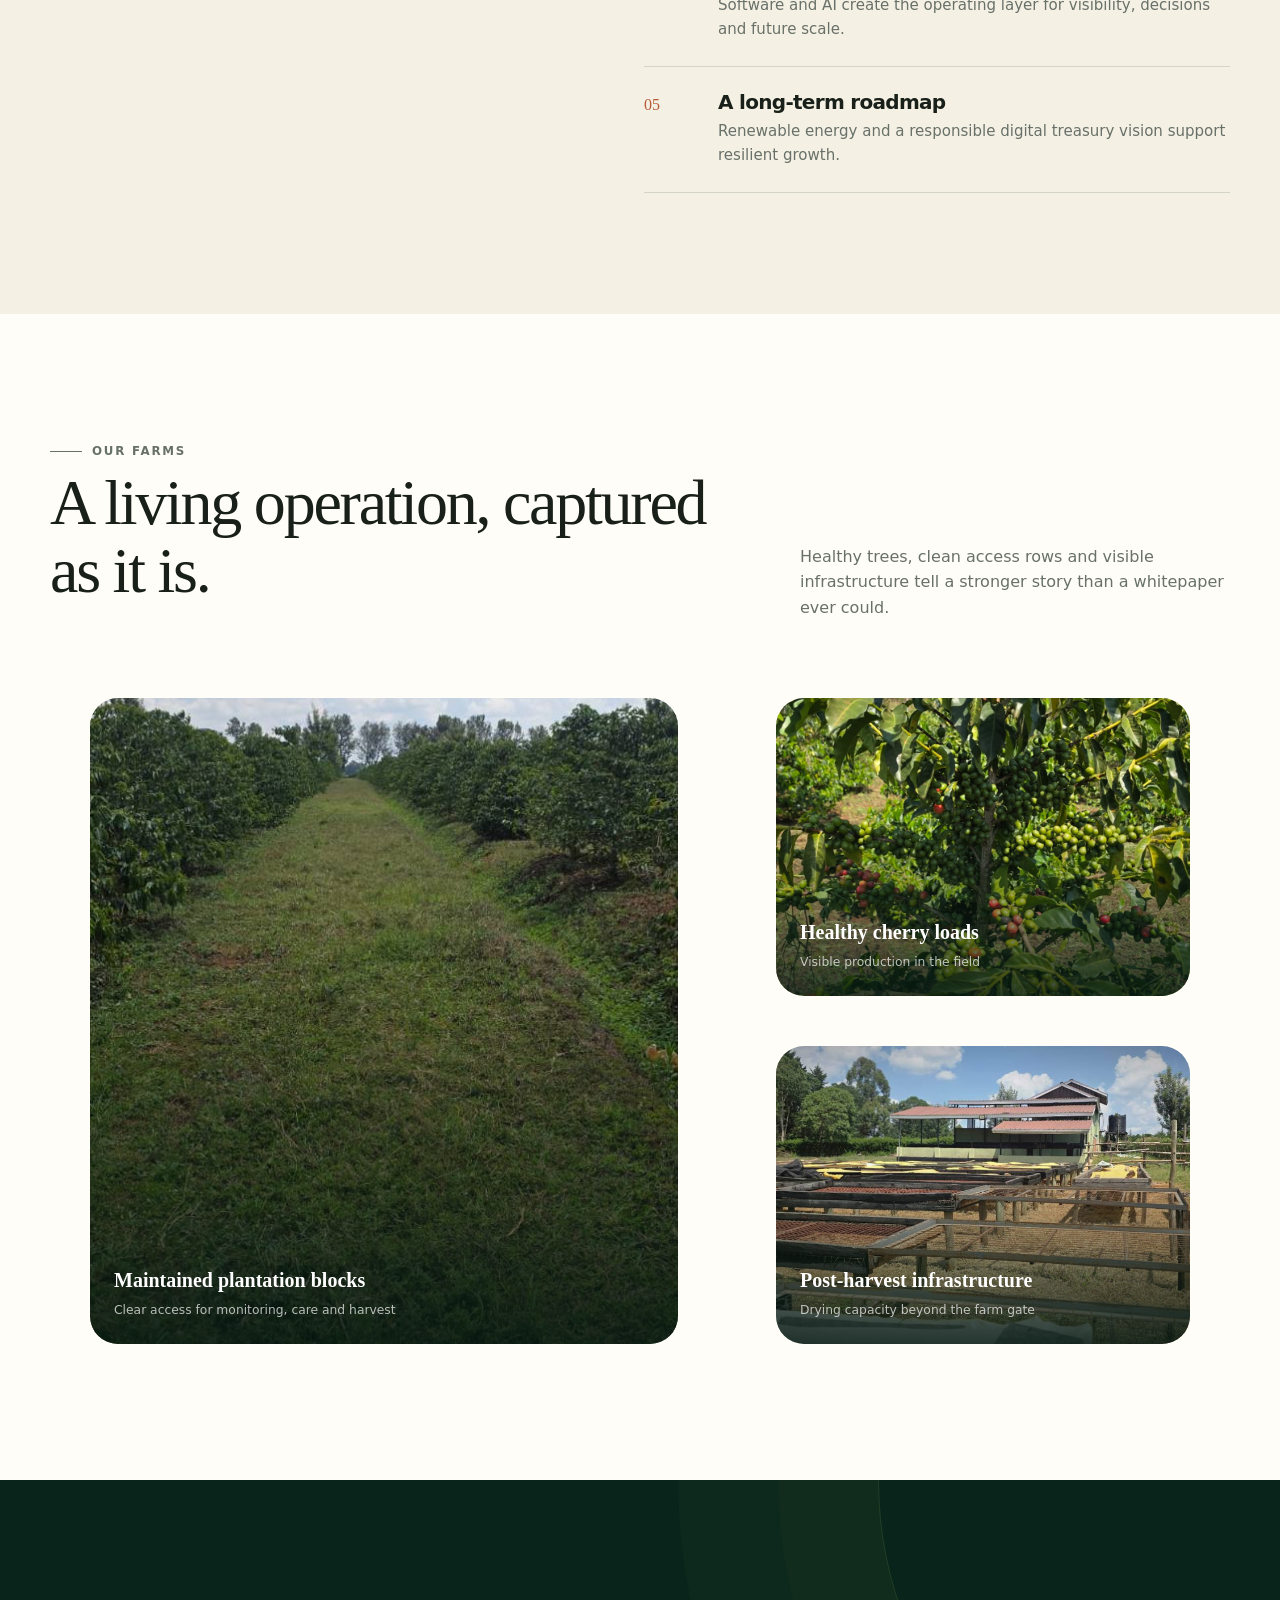
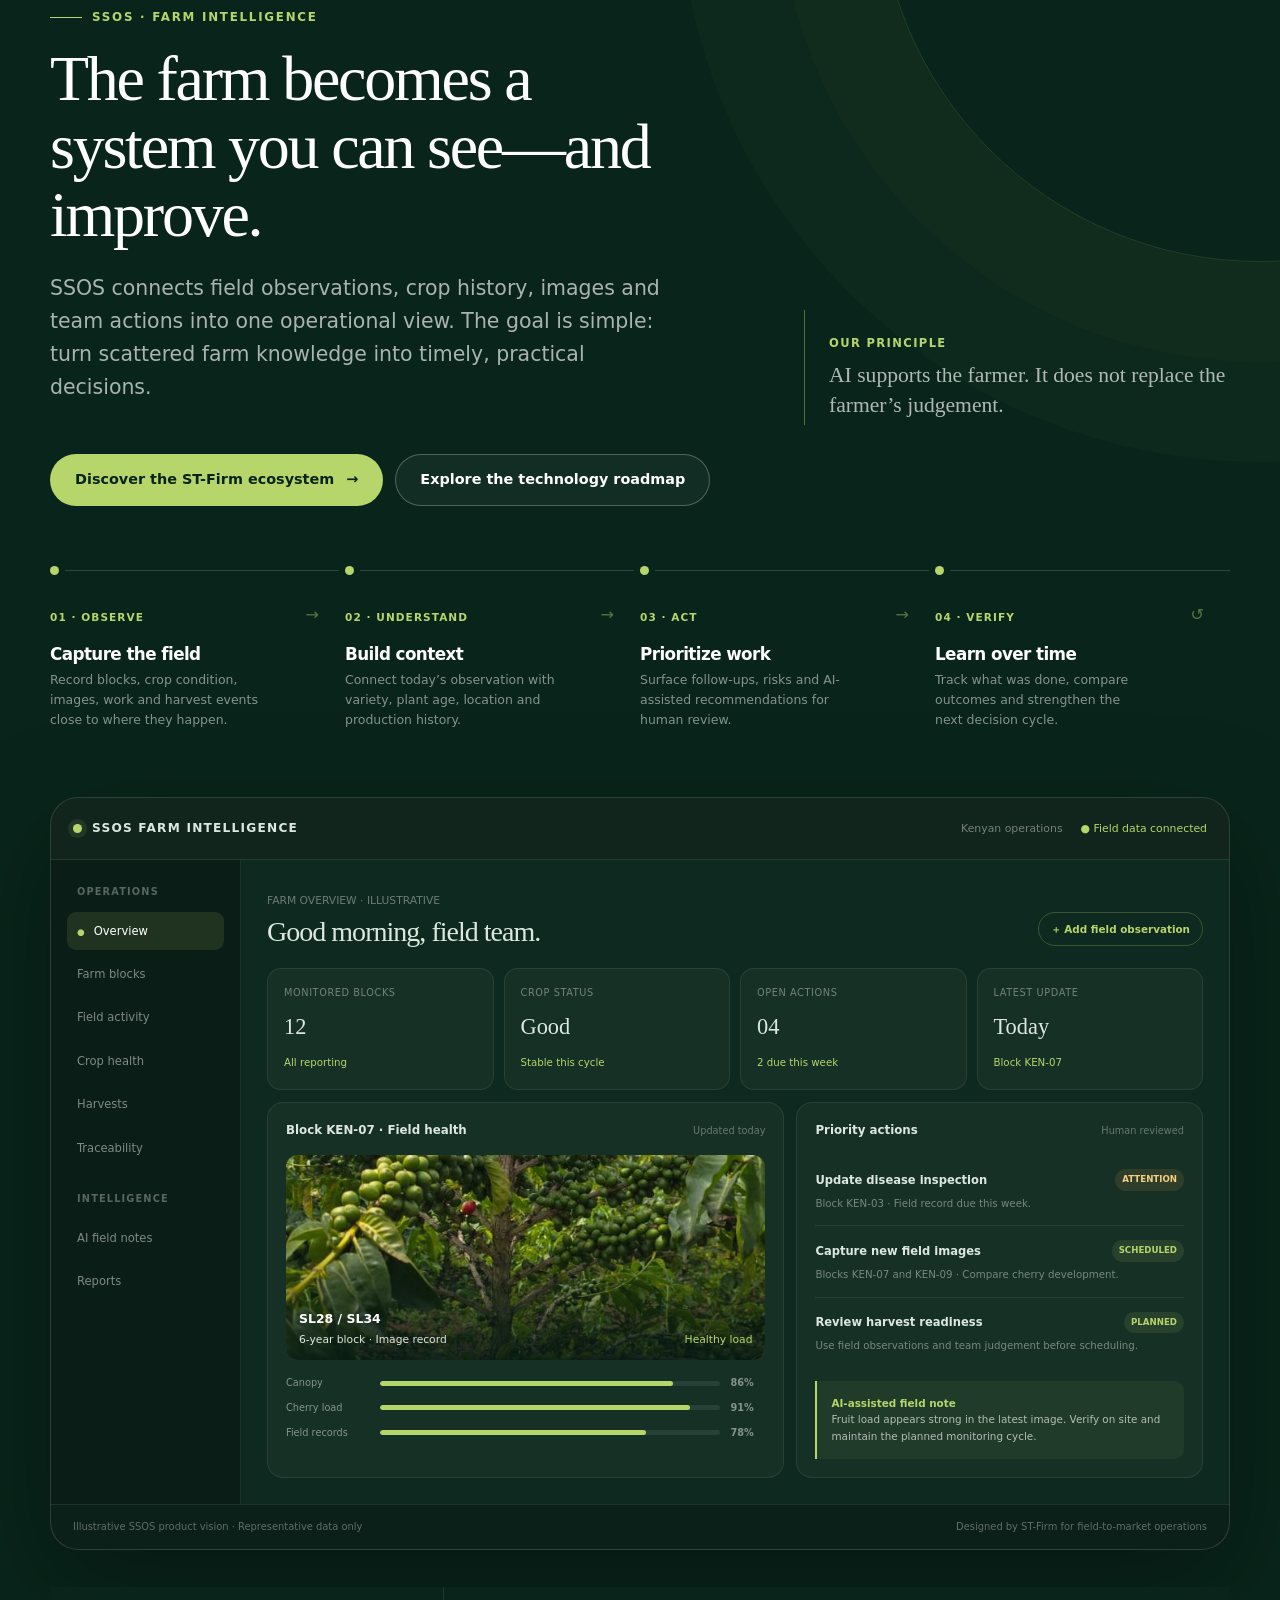
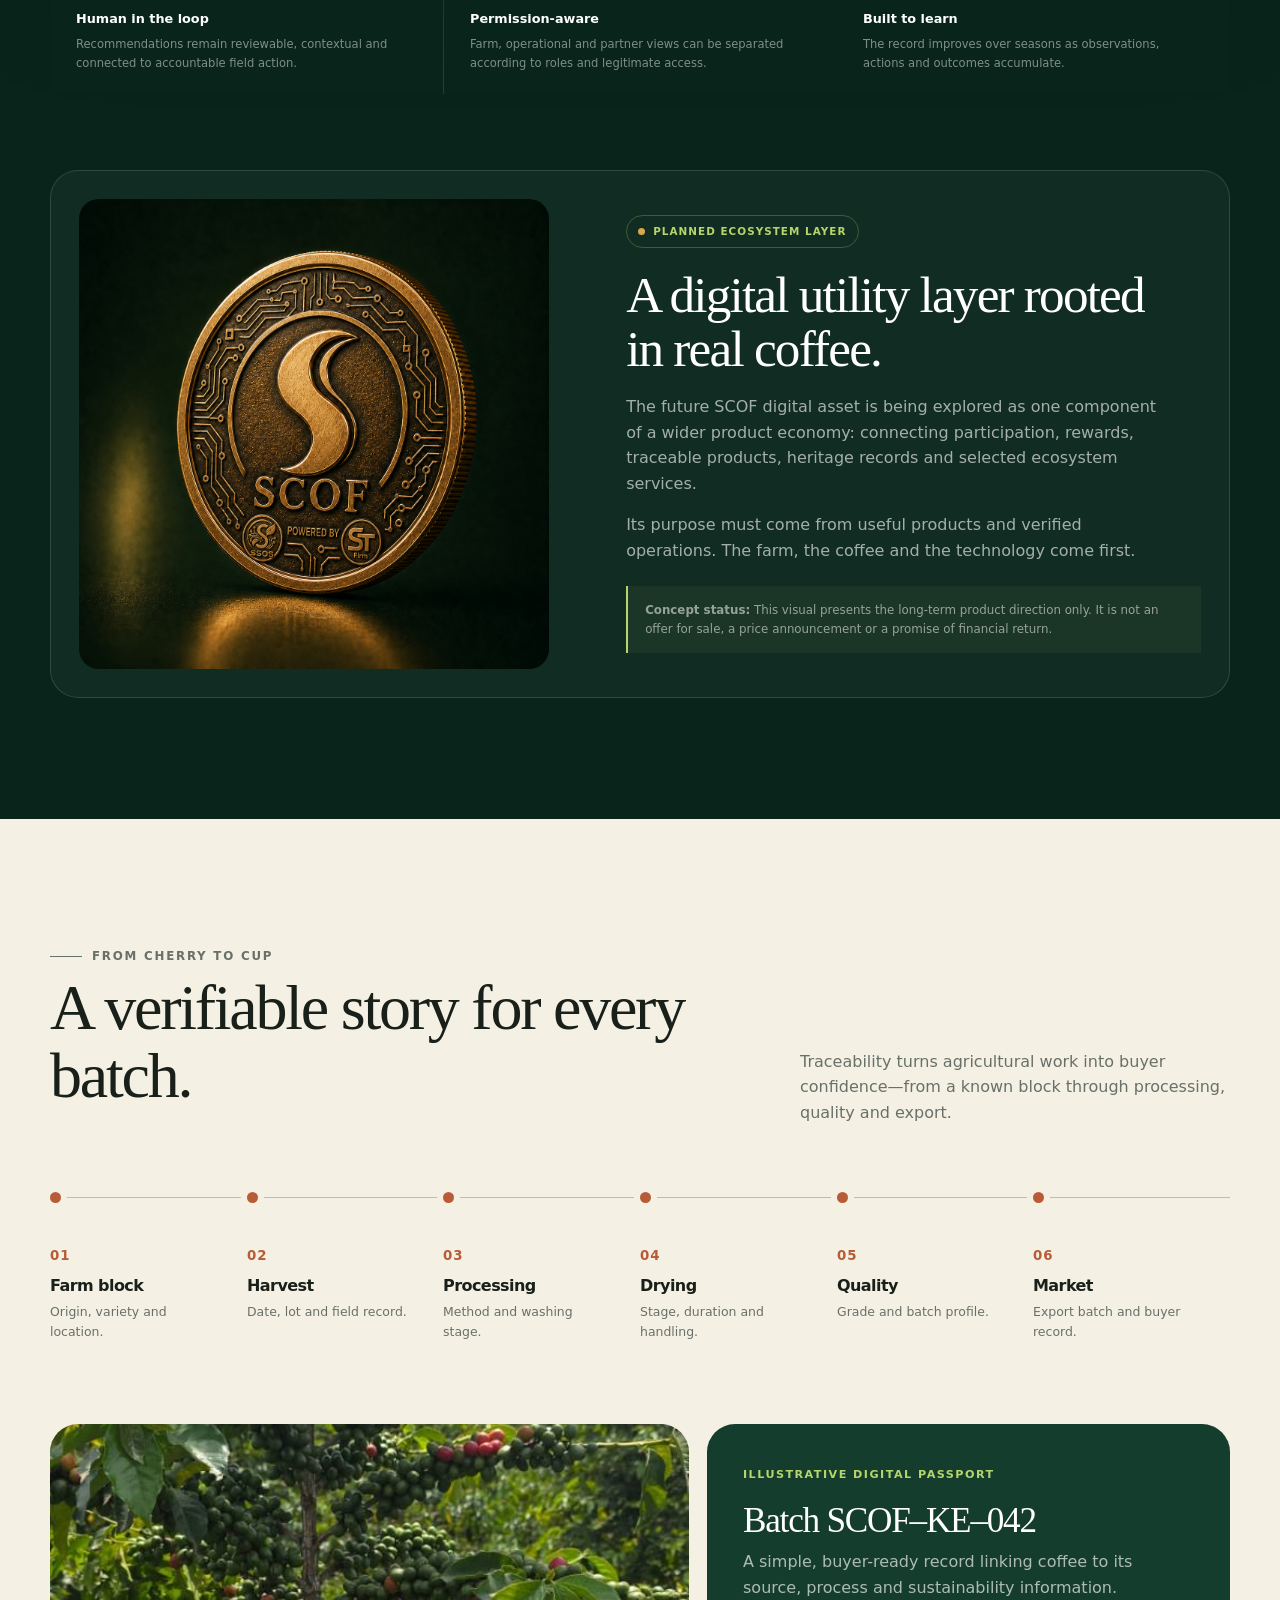
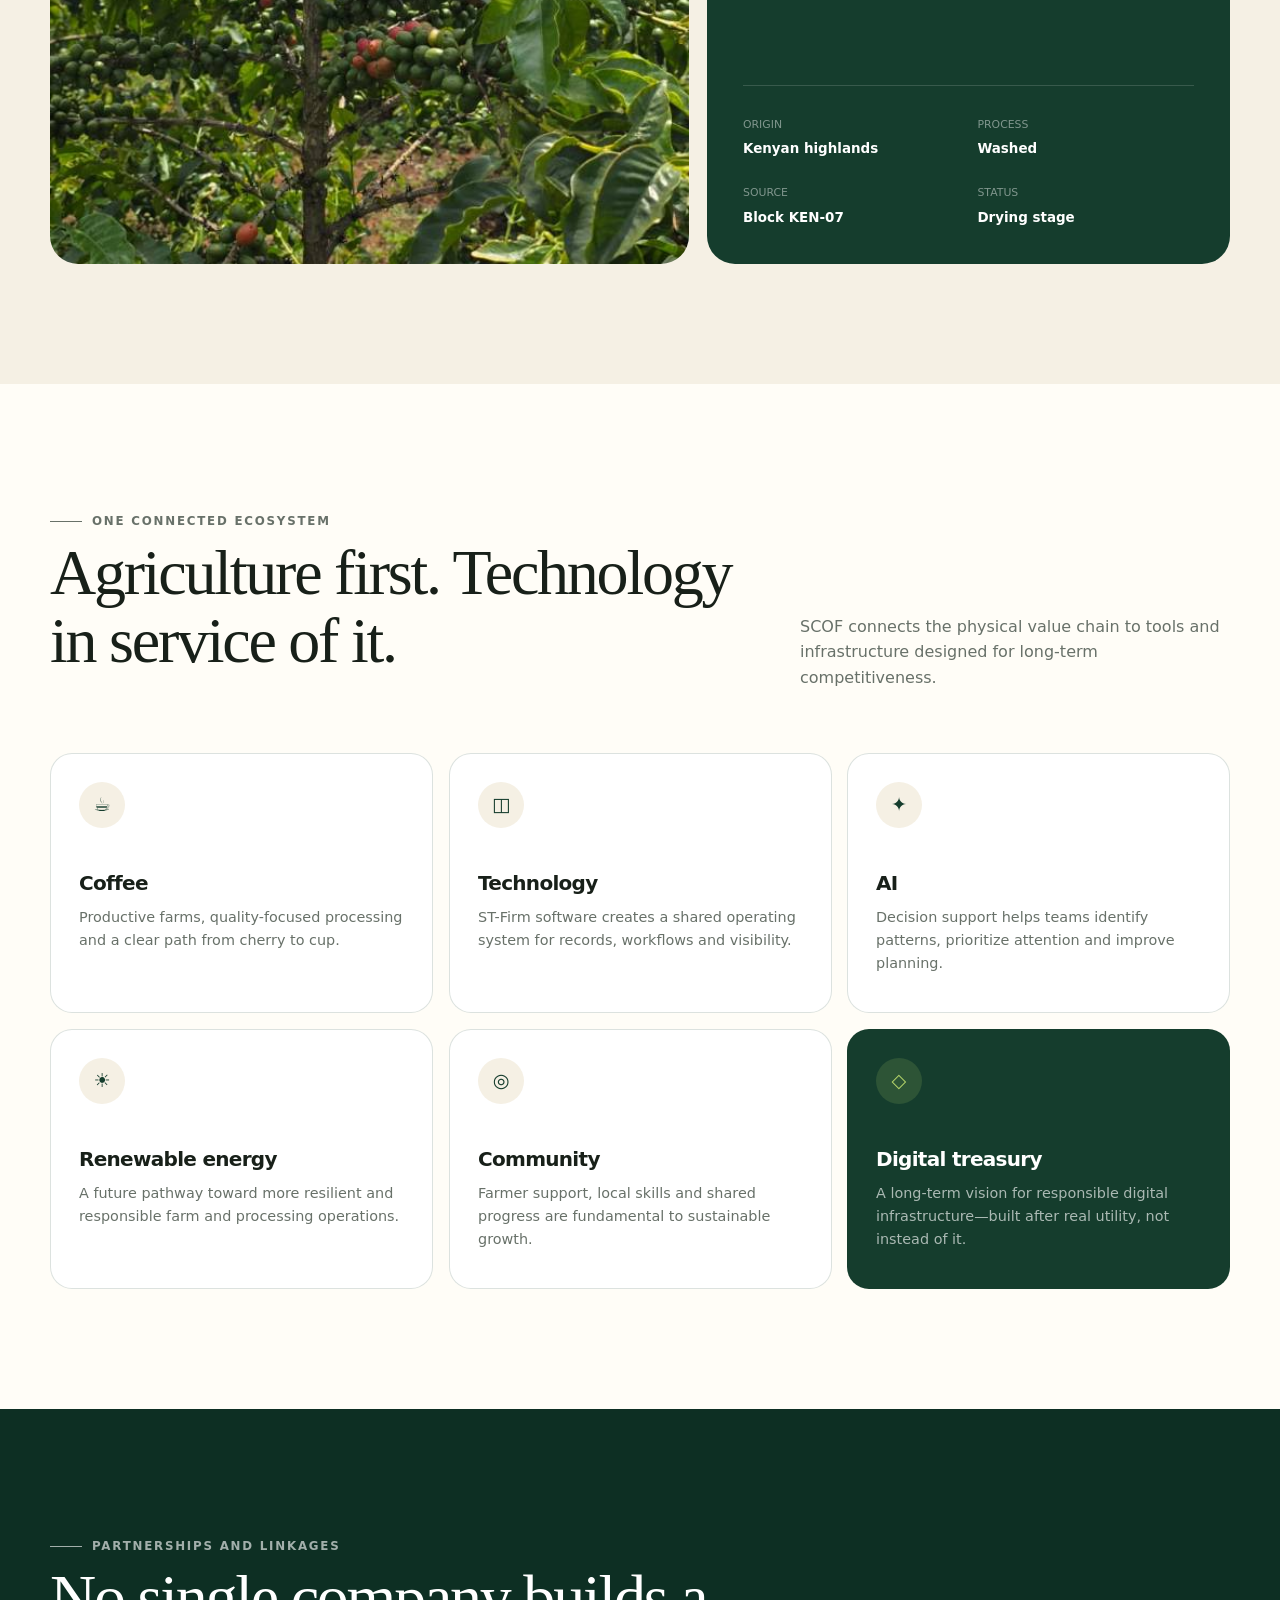
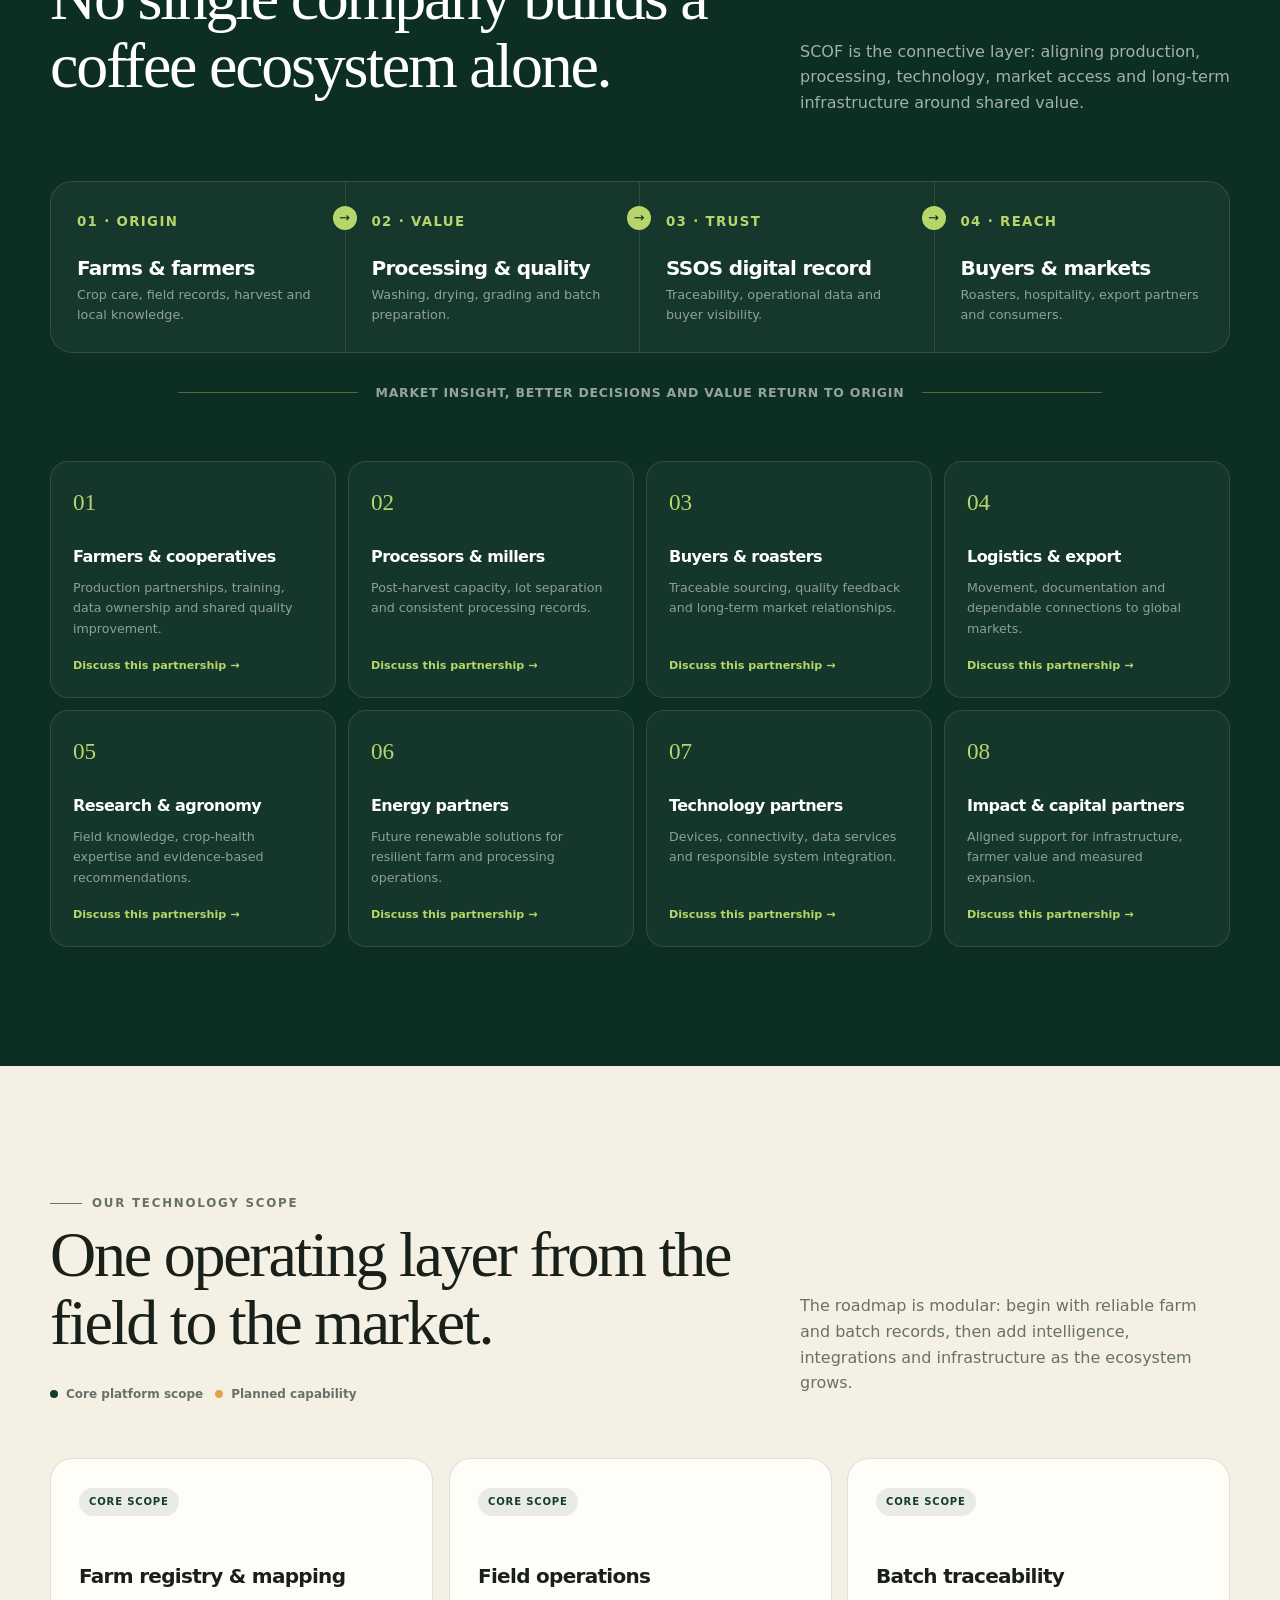
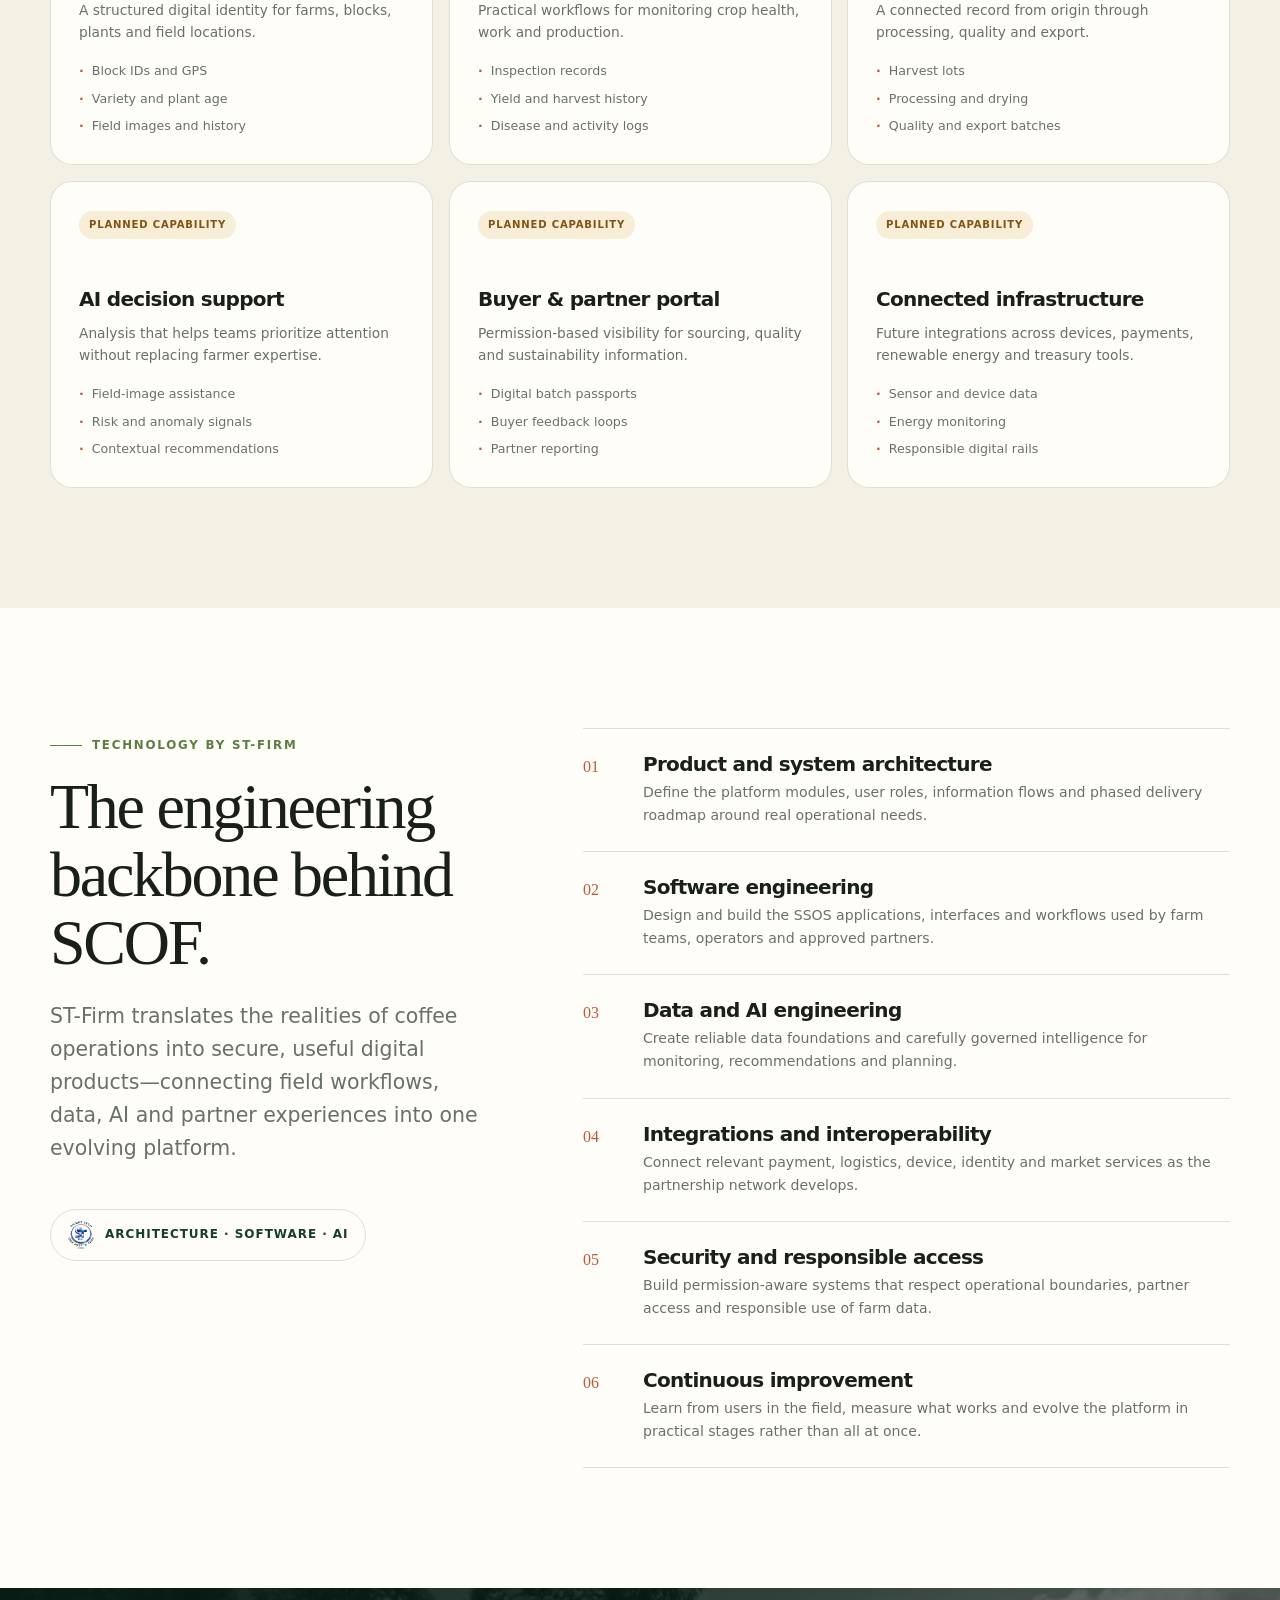
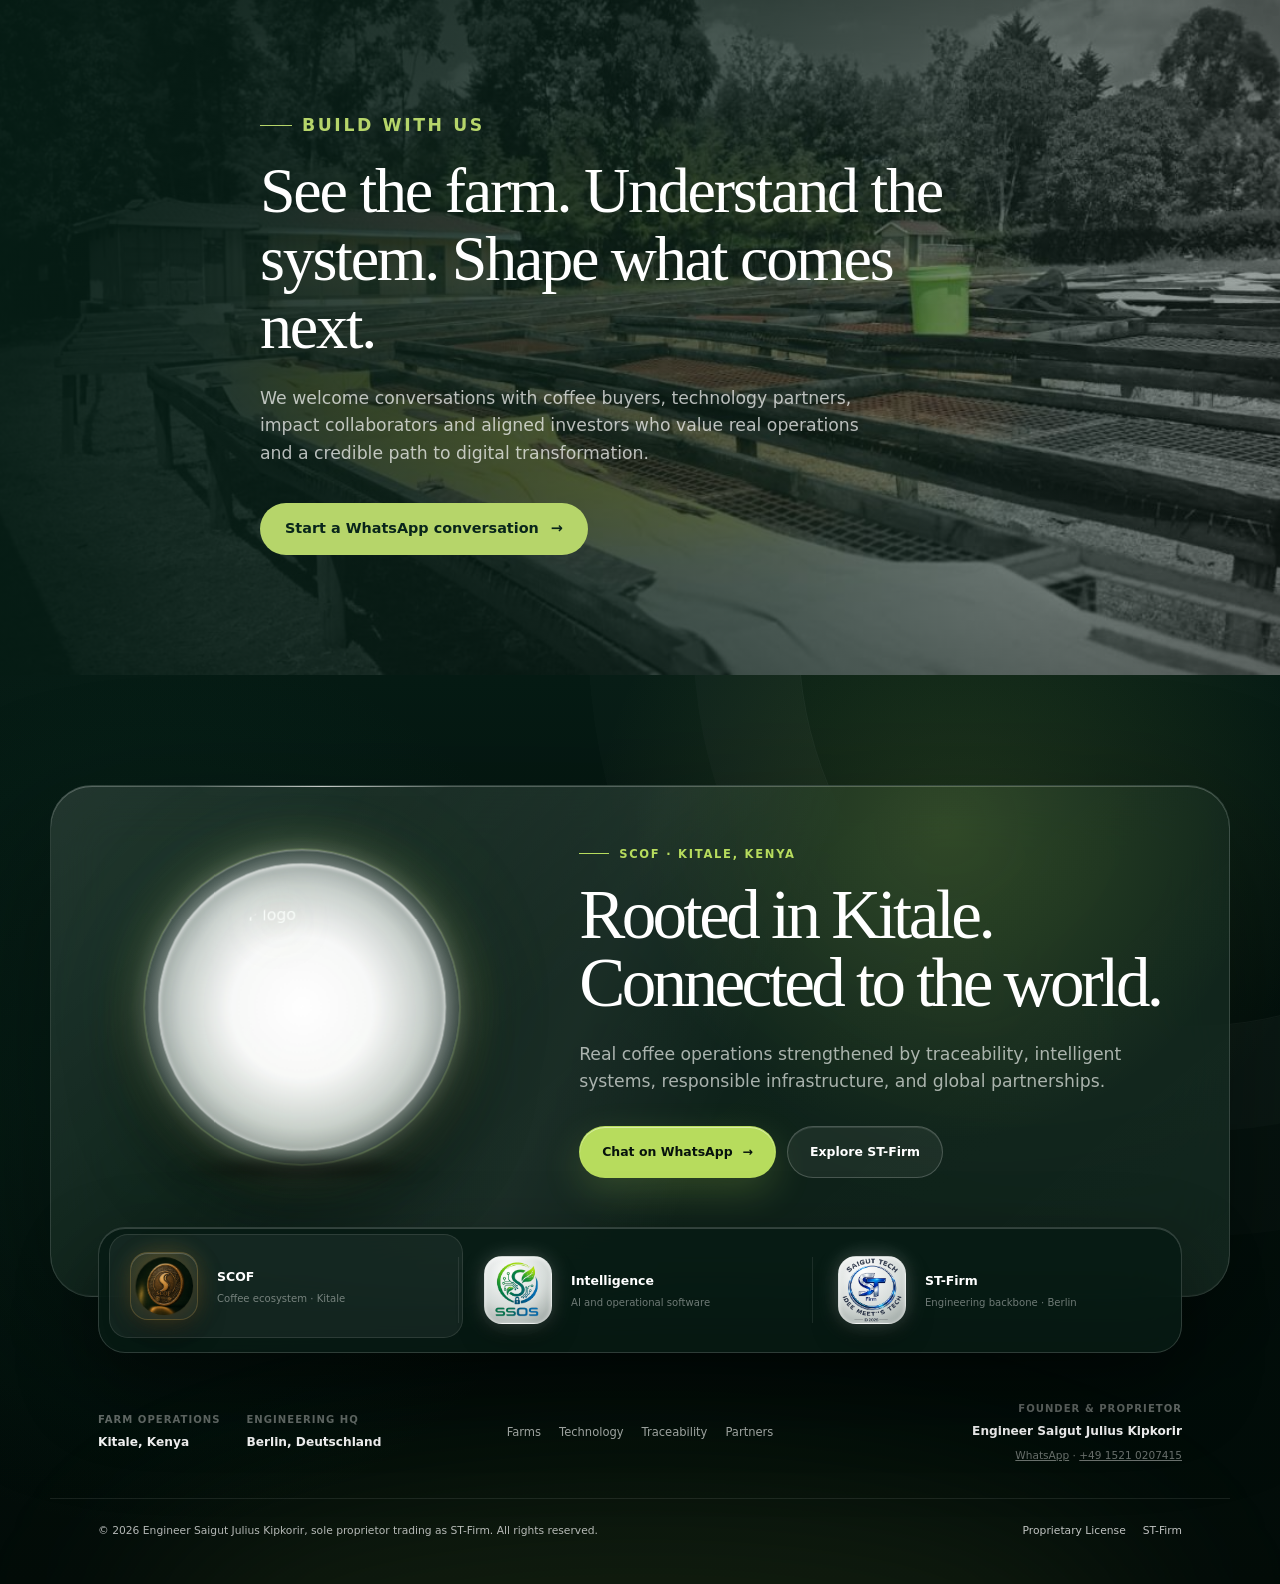
==== commit 264654cc: "Add real logos to headers and bouncing 3D coin in footer orb - SCOF header: replace CSS bean with SC" ====
--- a/index.html
+++ b/index.html
@@ -85,15 +85,7 @@
     .site-header.scrolled { background: rgba(9, 37, 27, .94); box-shadow: 0 10px 40px rgba(0,0,0,.13); backdrop-filter: blur(14px); }
     .nav { display: flex; align-items: center; justify-content: space-between; min-height: 82px; color: white; }
     .brand { display: inline-flex; align-items: center; gap: 12px; text-decoration: none; }
-    .bean {
-      position: relative;
-      width: 38px;
-      height: 38px;
-      border: 1px solid rgba(255,255,255,.42);
-      border-radius: 50% 46% 50% 44%;
-      transform: rotate(-18deg);
-    }
-    .bean::after { content: ""; position: absolute; top: 5px; bottom: 5px; left: 18px; width: 1px; background: var(--lime); transform: rotate(18deg); }
+    .brand-logo { width: 38px; height: 38px; border-radius: 50%; object-fit: cover; }
     .brand strong { display: block; font-family: Georgia, serif; font-size: 1.3rem; letter-spacing: .12em; }
     .brand small { display: block; margin-top: -3px; color: rgba(255,255,255,.62); font-size: .61rem; letter-spacing: .18em; text-transform: uppercase; }
     .nav-links { display: flex; align-items: center; gap: 28px; }
@@ -410,7 +402,7 @@
   <header class="site-header" id="header">
     <div class="wrap nav">
       <a class="brand" href="#top" aria-label="SCOF home">
-        <span class="bean" aria-hidden="true"></span>
+        <img class="brand-logo" src="assets/SCOF MAIN LOGO.png" alt="SCOF logo" width="1254" height="1254" loading="lazy" decoding="async">
         <span><strong>SCOF</strong><small>Kenyan coffee ecosystem</small></span>
       </a>
       <nav class="nav-links" id="nav-links" aria-label="Main navigation">
@@ -701,7 +693,7 @@
     <div class="pf-wrap">
       <section class="pf-stage" data-footer-glass aria-labelledby="scof-footer-title">
         <div class="pf-visual" aria-hidden="true">
-          <div class="pf-orb"><span class="pf-bean-hero"></span></div>
+          <div class="pf-orb pf-orb--scof-logo"><img class="pf-hero-logo" src="assets/SCOF MAIN LOGO.png" alt="SCOF logo" width="1254" height="1254" loading="lazy" decoding="async"></div>
         </div>
         <div class="pf-message">
           <span class="pf-kicker">SCOF · Kitale, Kenya</span>
--- a/assets/footer-system.css
+++ b/assets/footer-system.css
@@ -127,6 +127,8 @@
 
 .pf-orb::before { inset: 13px; border: 1px solid rgba(255,255,255,.1); }
 .pf-orb:has(.pf-hero-logo)::before { border-color: rgba(255,255,255,.28); border-width: 1.5px; background: radial-gradient(circle, #ffffff 0%, rgba(255,255,255,.97) 35%, rgba(248,252,250,.78) 60%, rgba(240,245,242,.4) 85%, transparent 100%); box-shadow: 0 0 28px rgba(255,255,255,.55), 0 0 60px rgba(255,255,255,.25), inset 0 1px 4px rgba(255,255,255,.9); }
+.pf-orb--scof-logo { border-color: rgba(183,220,93,.3); box-shadow: 0 42px 75px rgba(0,0,0,.42), 0 0 60px rgba(183,220,93,.15), 0 0 120px rgba(183,220,93,.08), inset 0 1px 0 rgba(255,255,255,.35), inset 0 -28px 50px rgba(0,0,0,.16); }
+.pf-orb--scof-logo .pf-hero-logo { width: min(210px, 72%); height: min(210px, 72%); border-radius: 50%; object-fit: cover; transform: perspective(400px) rotateY(-6deg) rotateX(4deg); filter: drop-shadow(0 0 22px rgba(183,220,93,.4)) drop-shadow(0 0 44px rgba(183,220,93,.18)) drop-shadow(0 8px 20px rgba(0,0,0,.35)); animation: pf-logo-bounce3d 3.5s cubic-bezier(.25,.1,.25,1) infinite; }
 .pf-orb::after { width: 62%; height: 17%; bottom: -30px; background: rgba(0,0,0,.46); filter: blur(20px); transform: rotateX(72deg); }
 
 .pf-bean-hero {
@@ -321,10 +323,15 @@
   50% { transform: translateY(-5px) rotateX(2deg); }
 }
 
+@keyframes pf-logo-bounce3d {
+  0%, 100% { transform: perspective(400px) rotateY(-6deg) rotateX(4deg) translateY(0); }
+  50% { transform: perspective(400px) rotateY(6deg) rotateX(-3deg) translateY(-8px); }
+}
+
 @media (prefers-reduced-motion: reduce) {
   .pf-footer *, .pf-footer *::before, .pf-footer *::after { transition-duration: .01ms !important; }
   .pf-button:hover, .pf-dock-card:hover { transform: none; }
-  .pf-hero-logo, .pf-dock-icon img { animation: none !important; }
+  .pf-hero-logo, .pf-dock-icon img, .pf-orb--scof-logo .pf-hero-logo { animation: none !important; }
 }
 
 @media (forced-colors: active) {
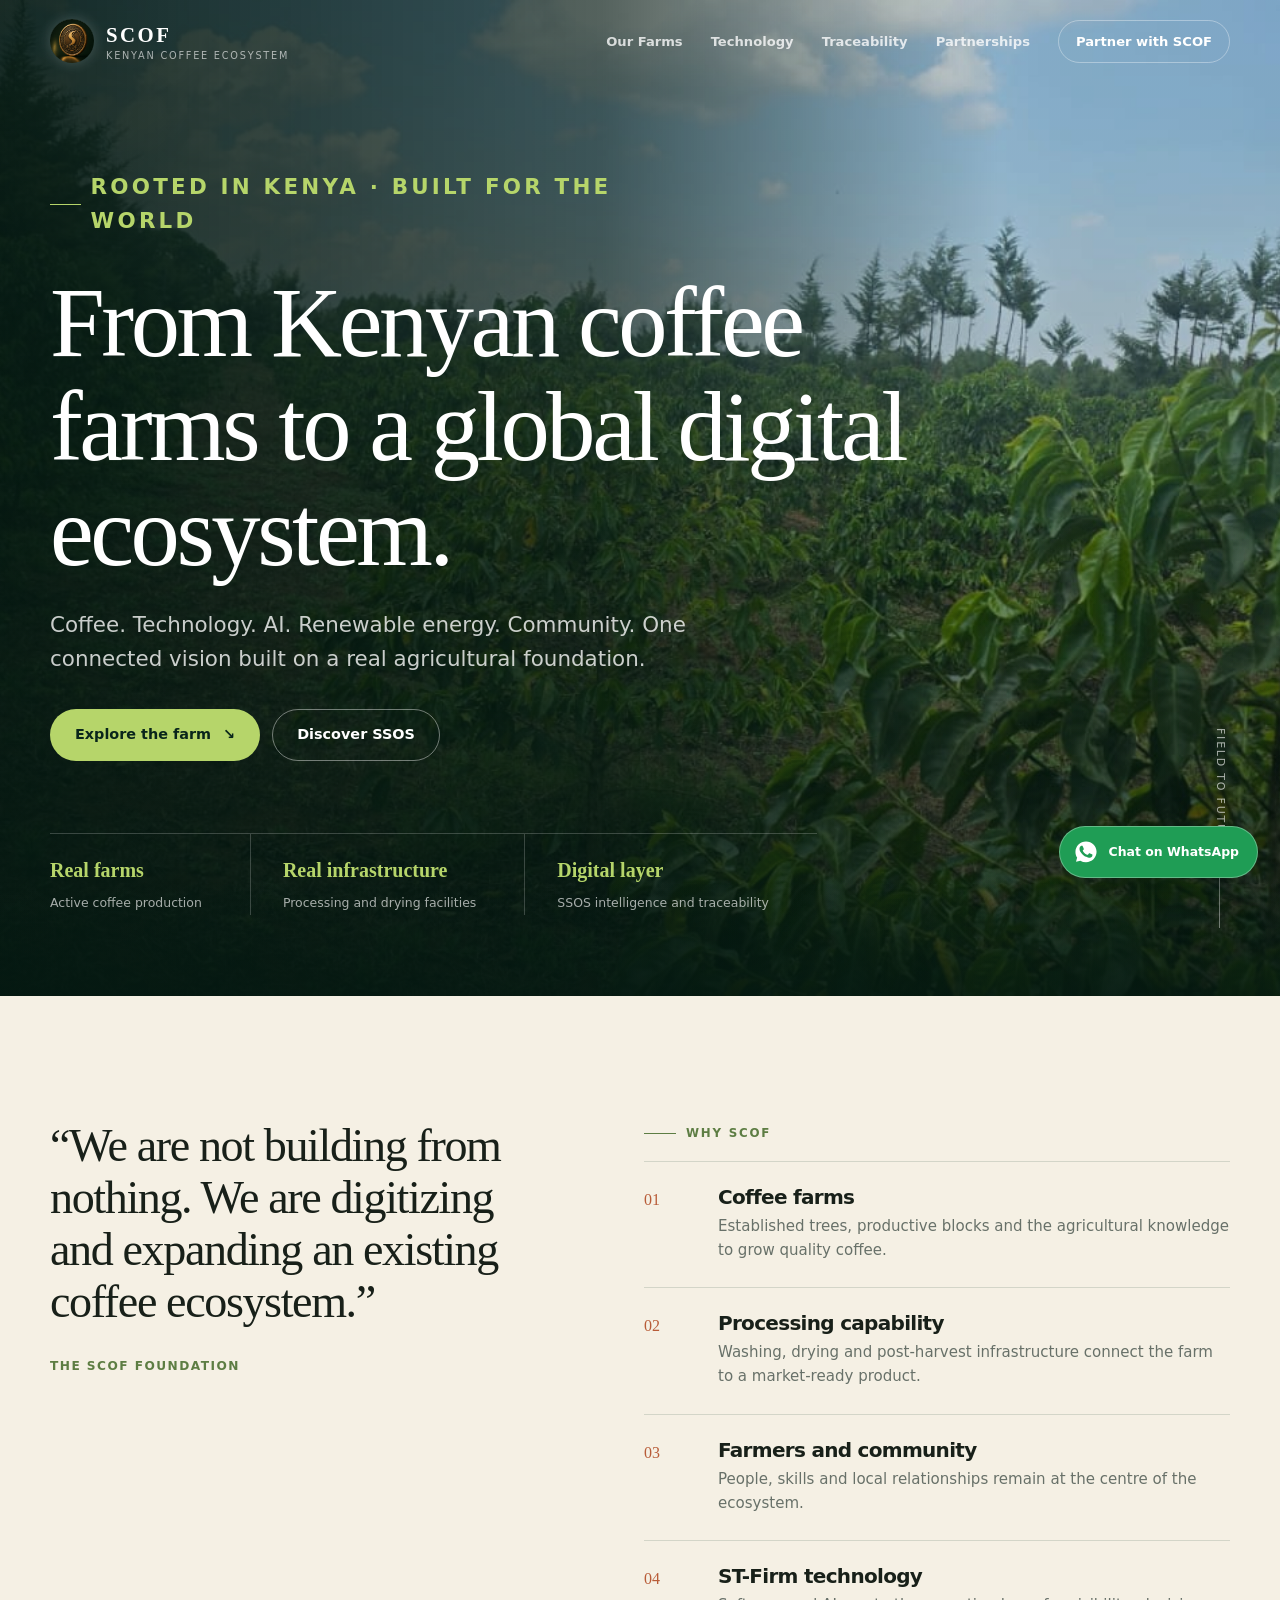
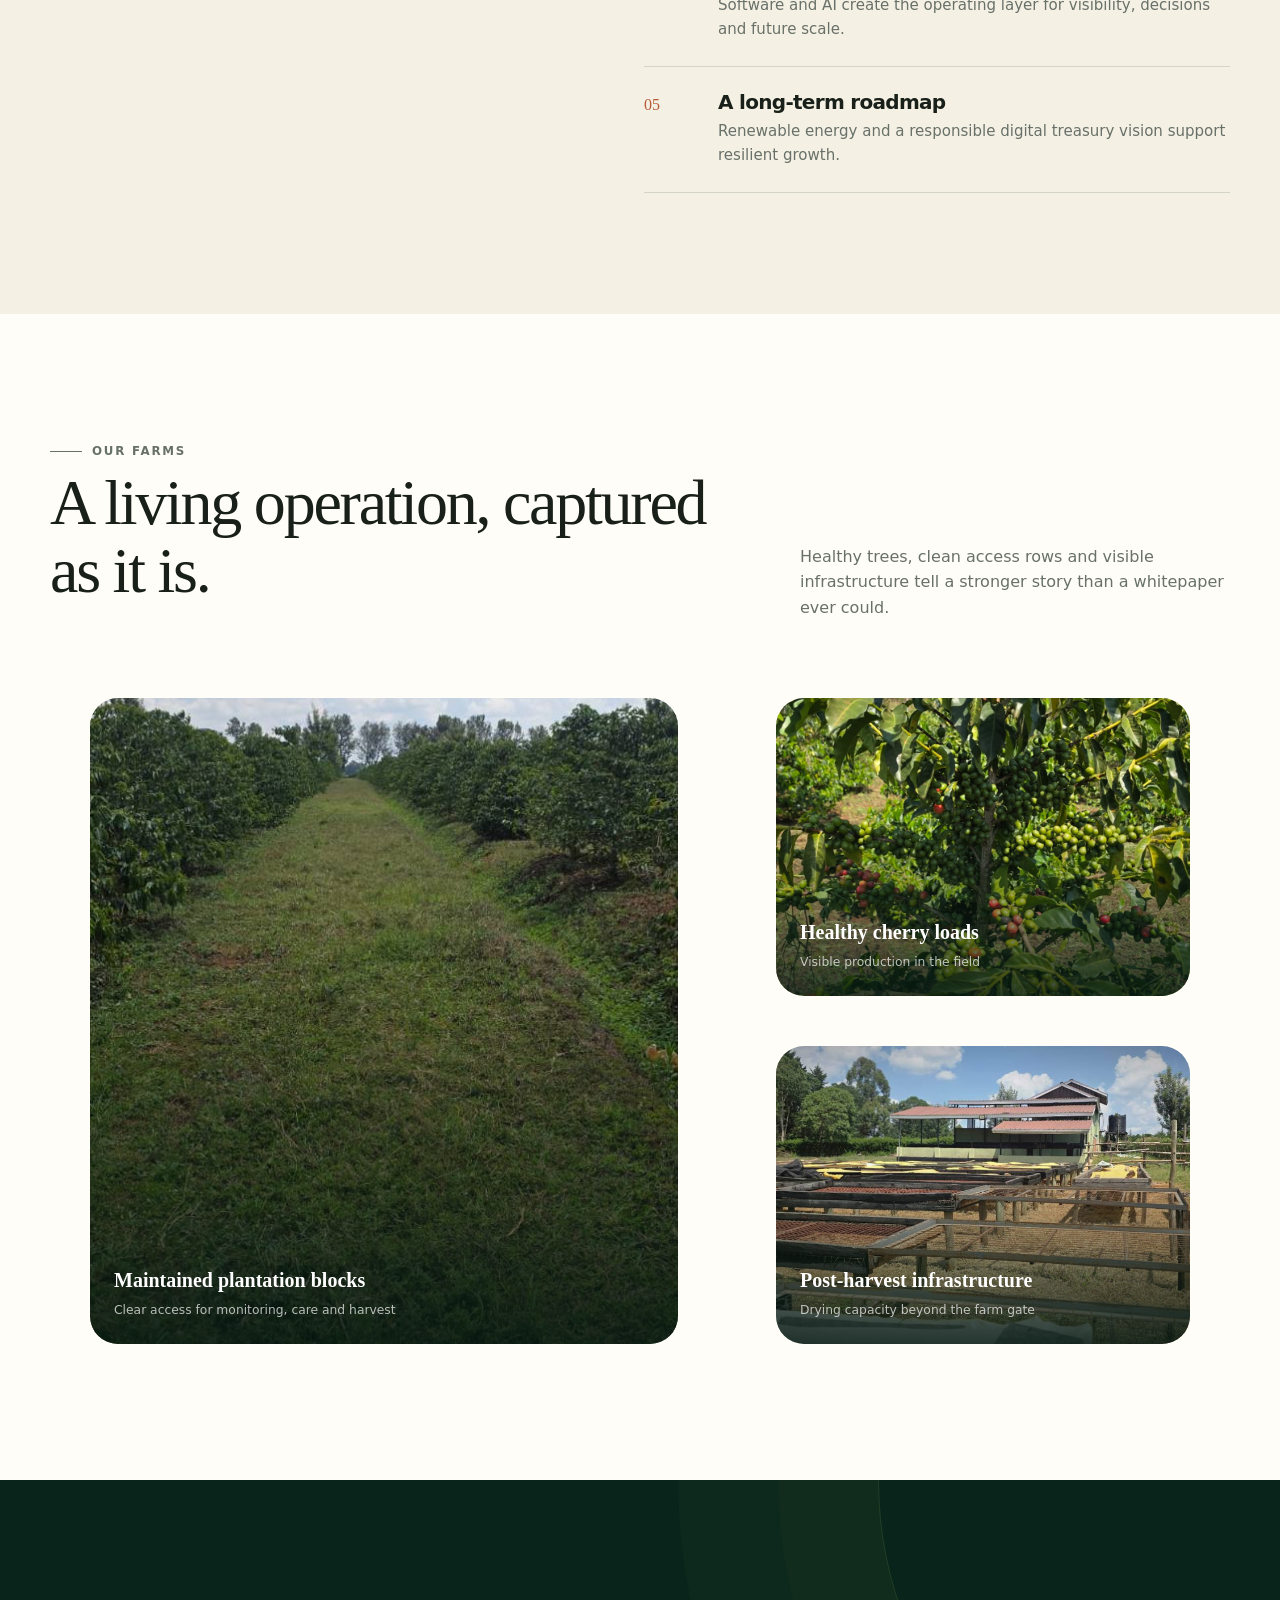
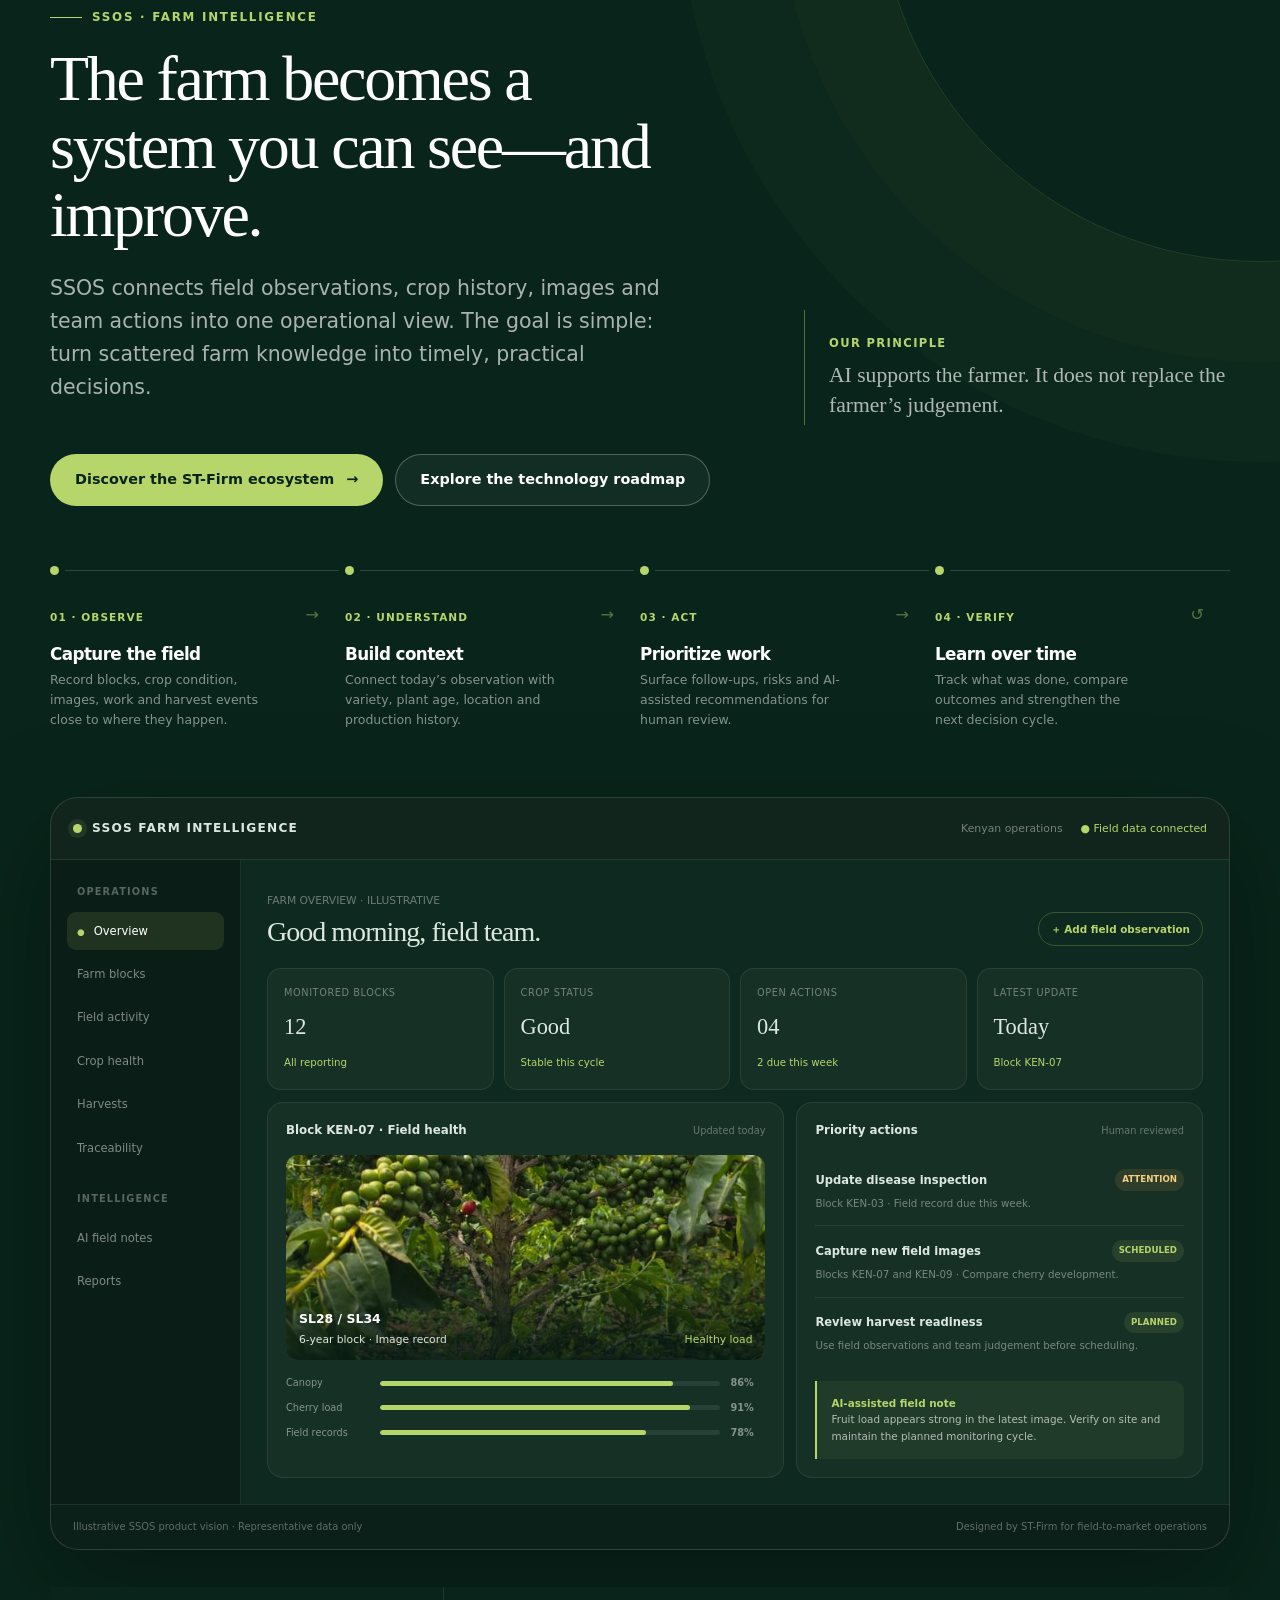
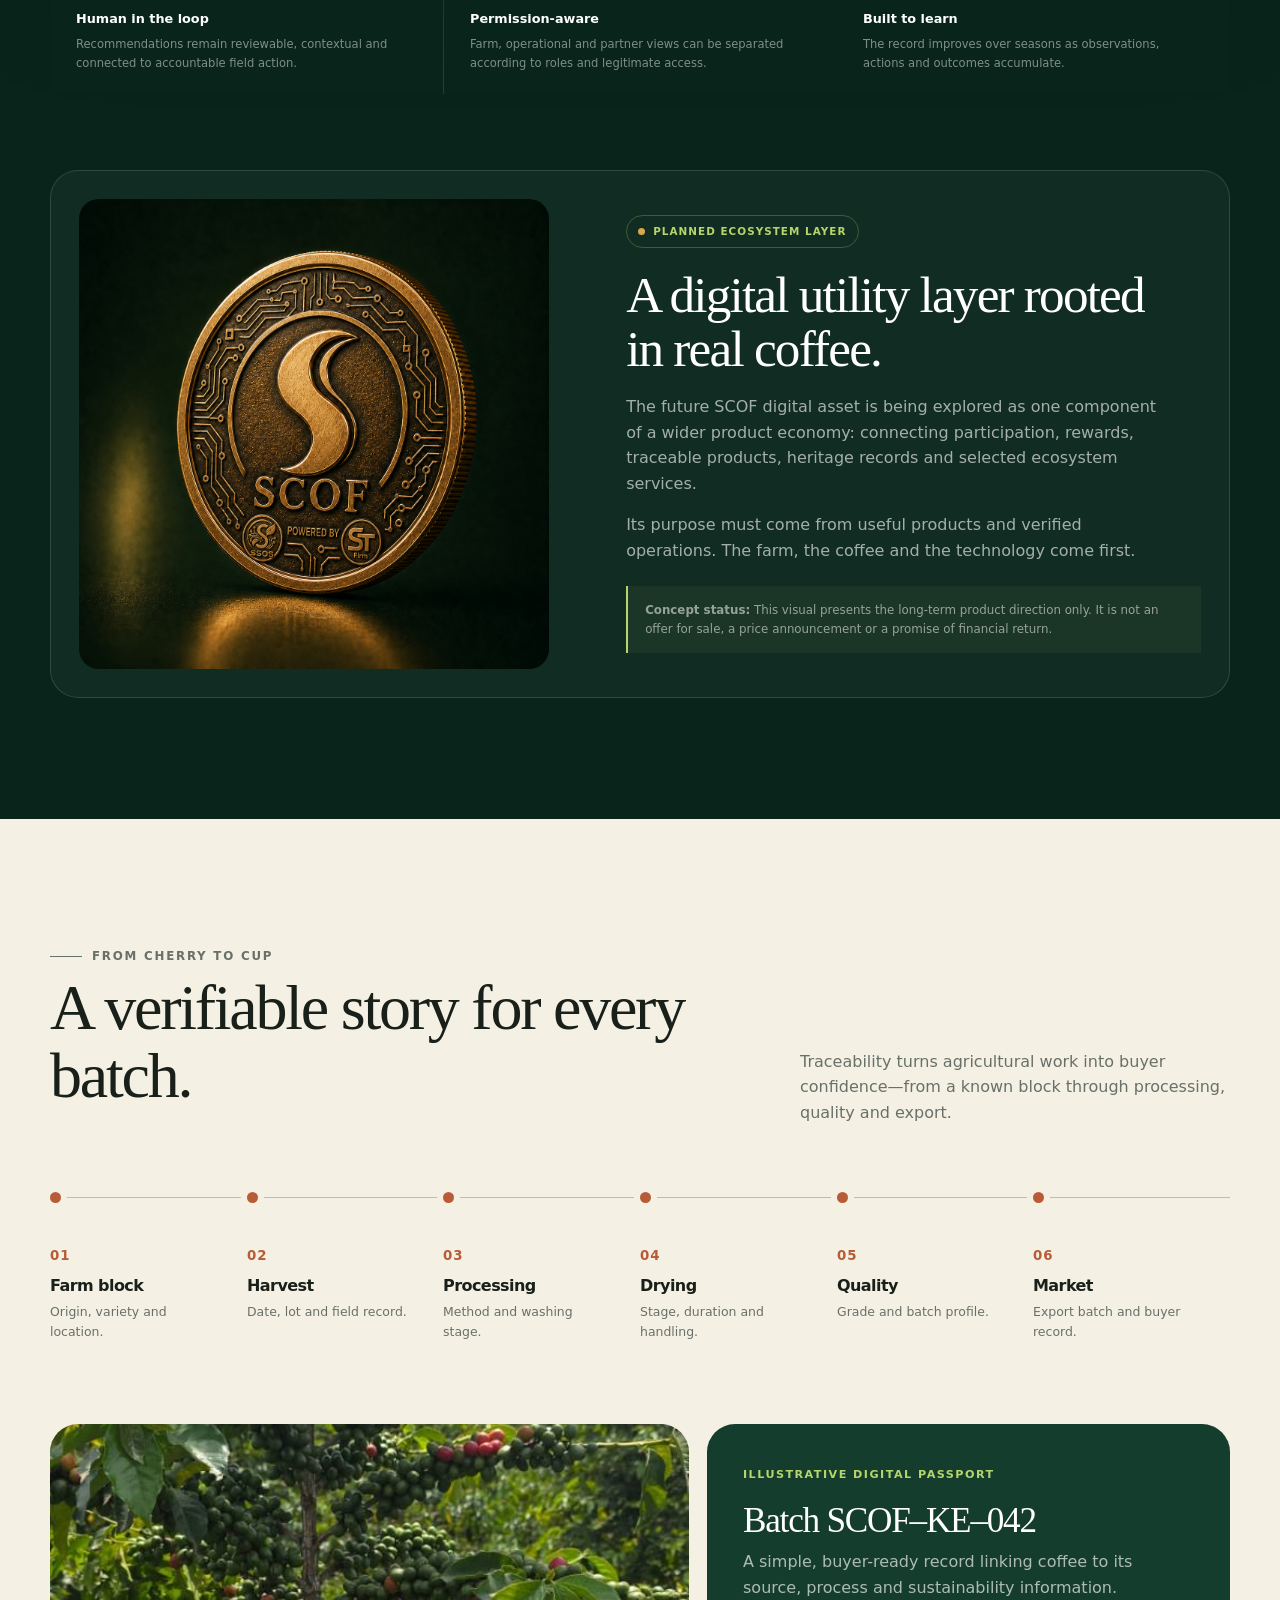
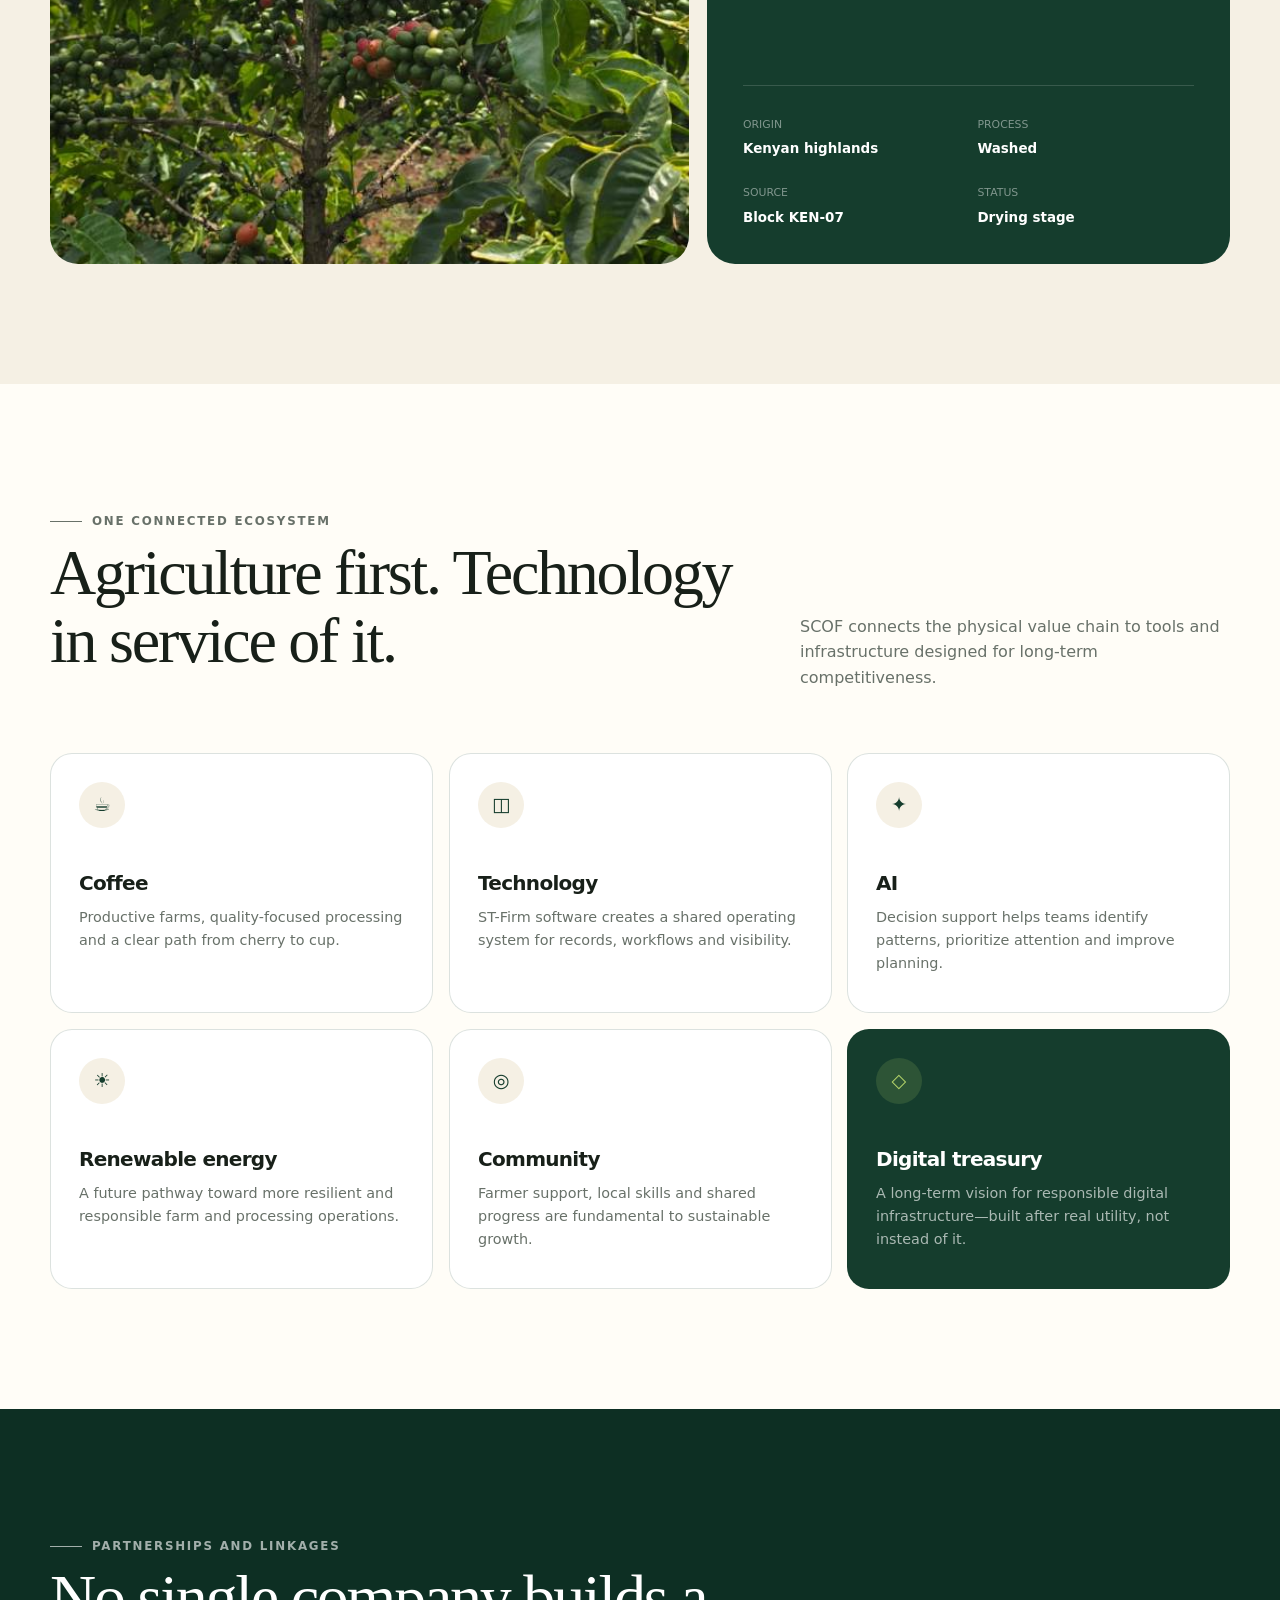
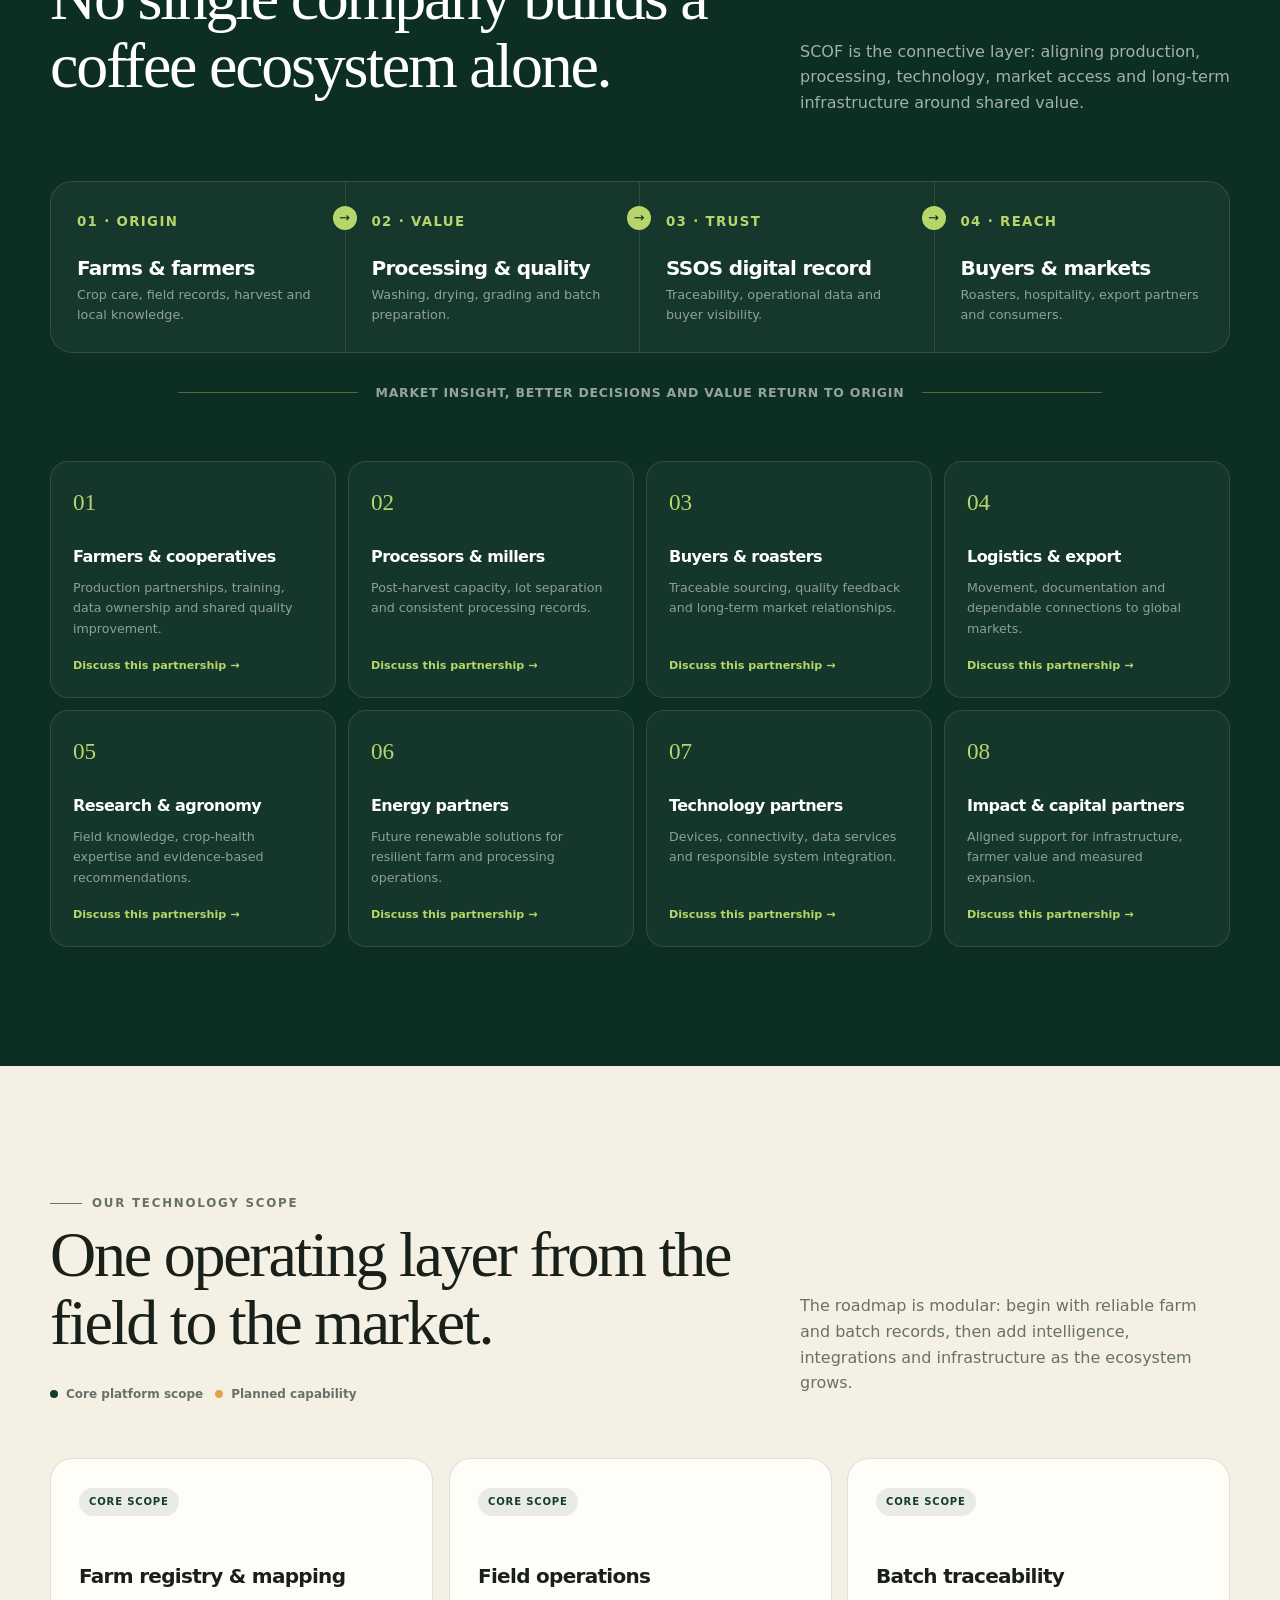
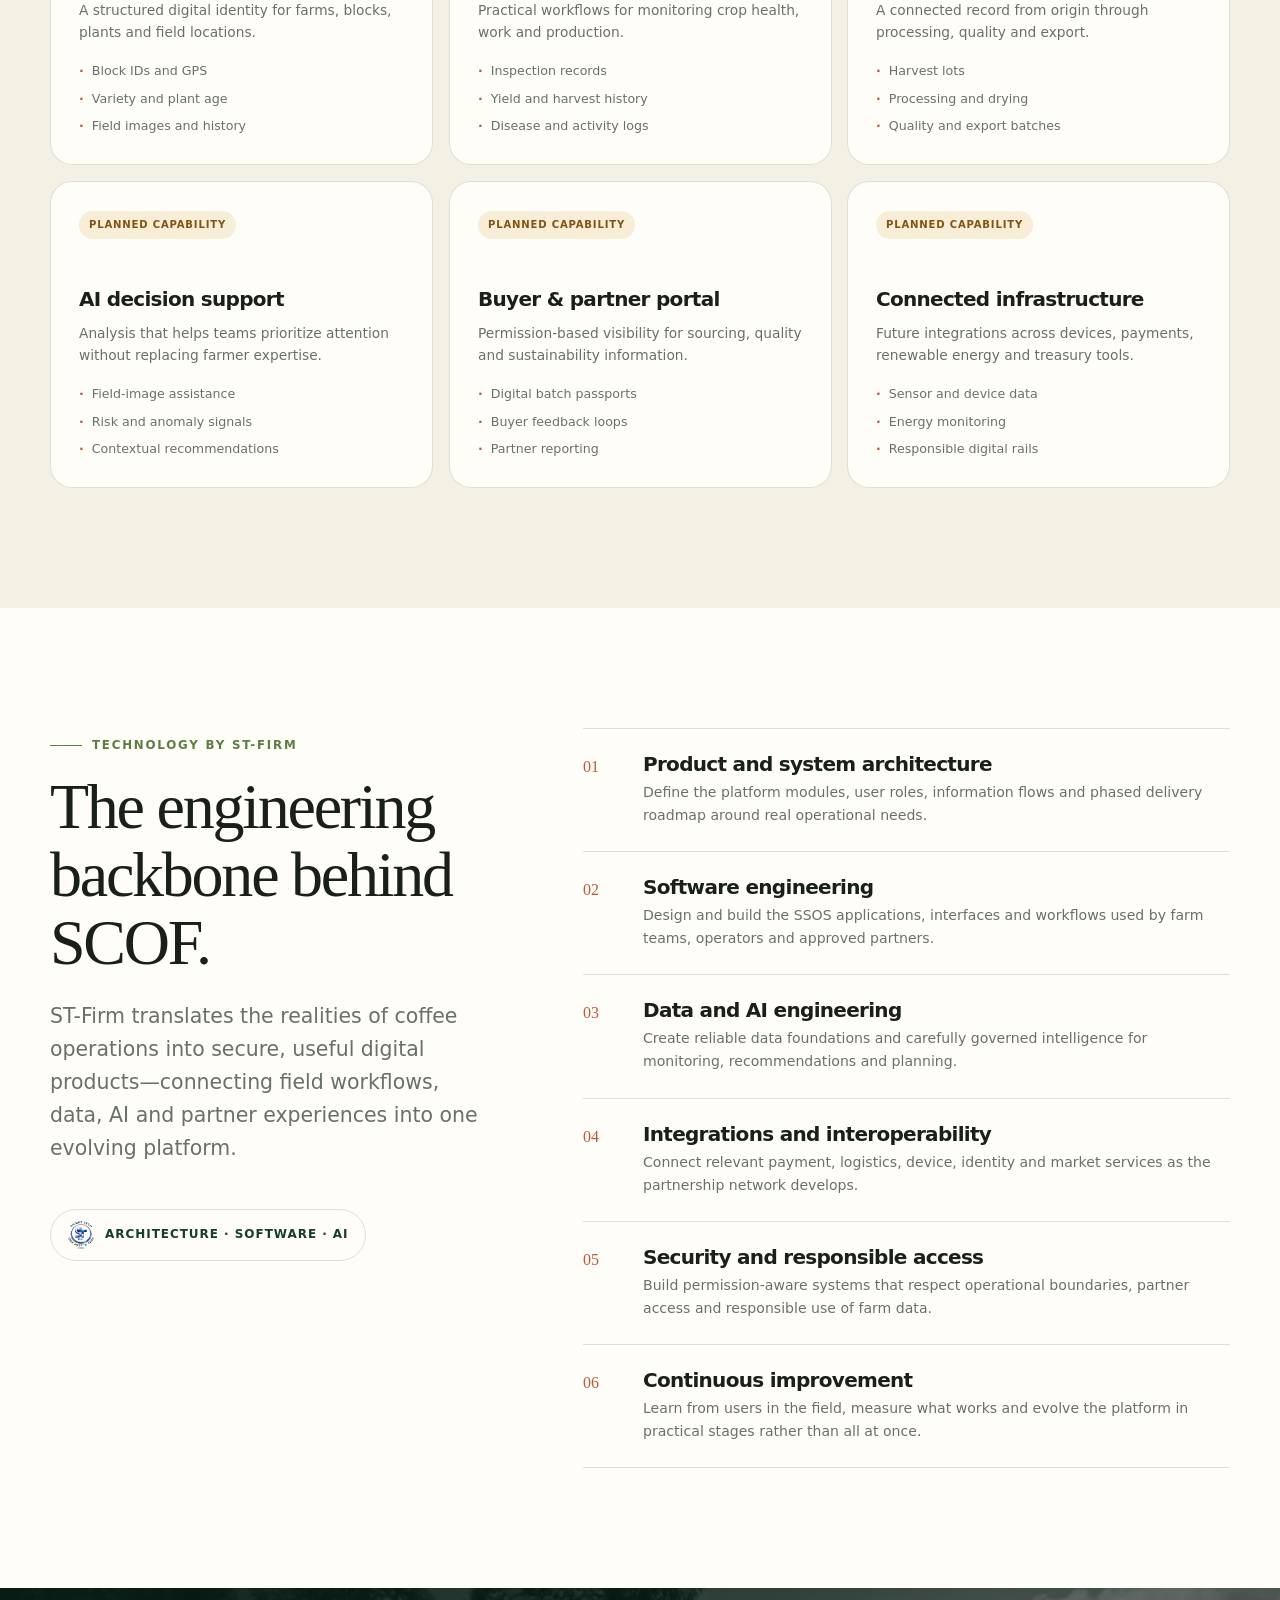
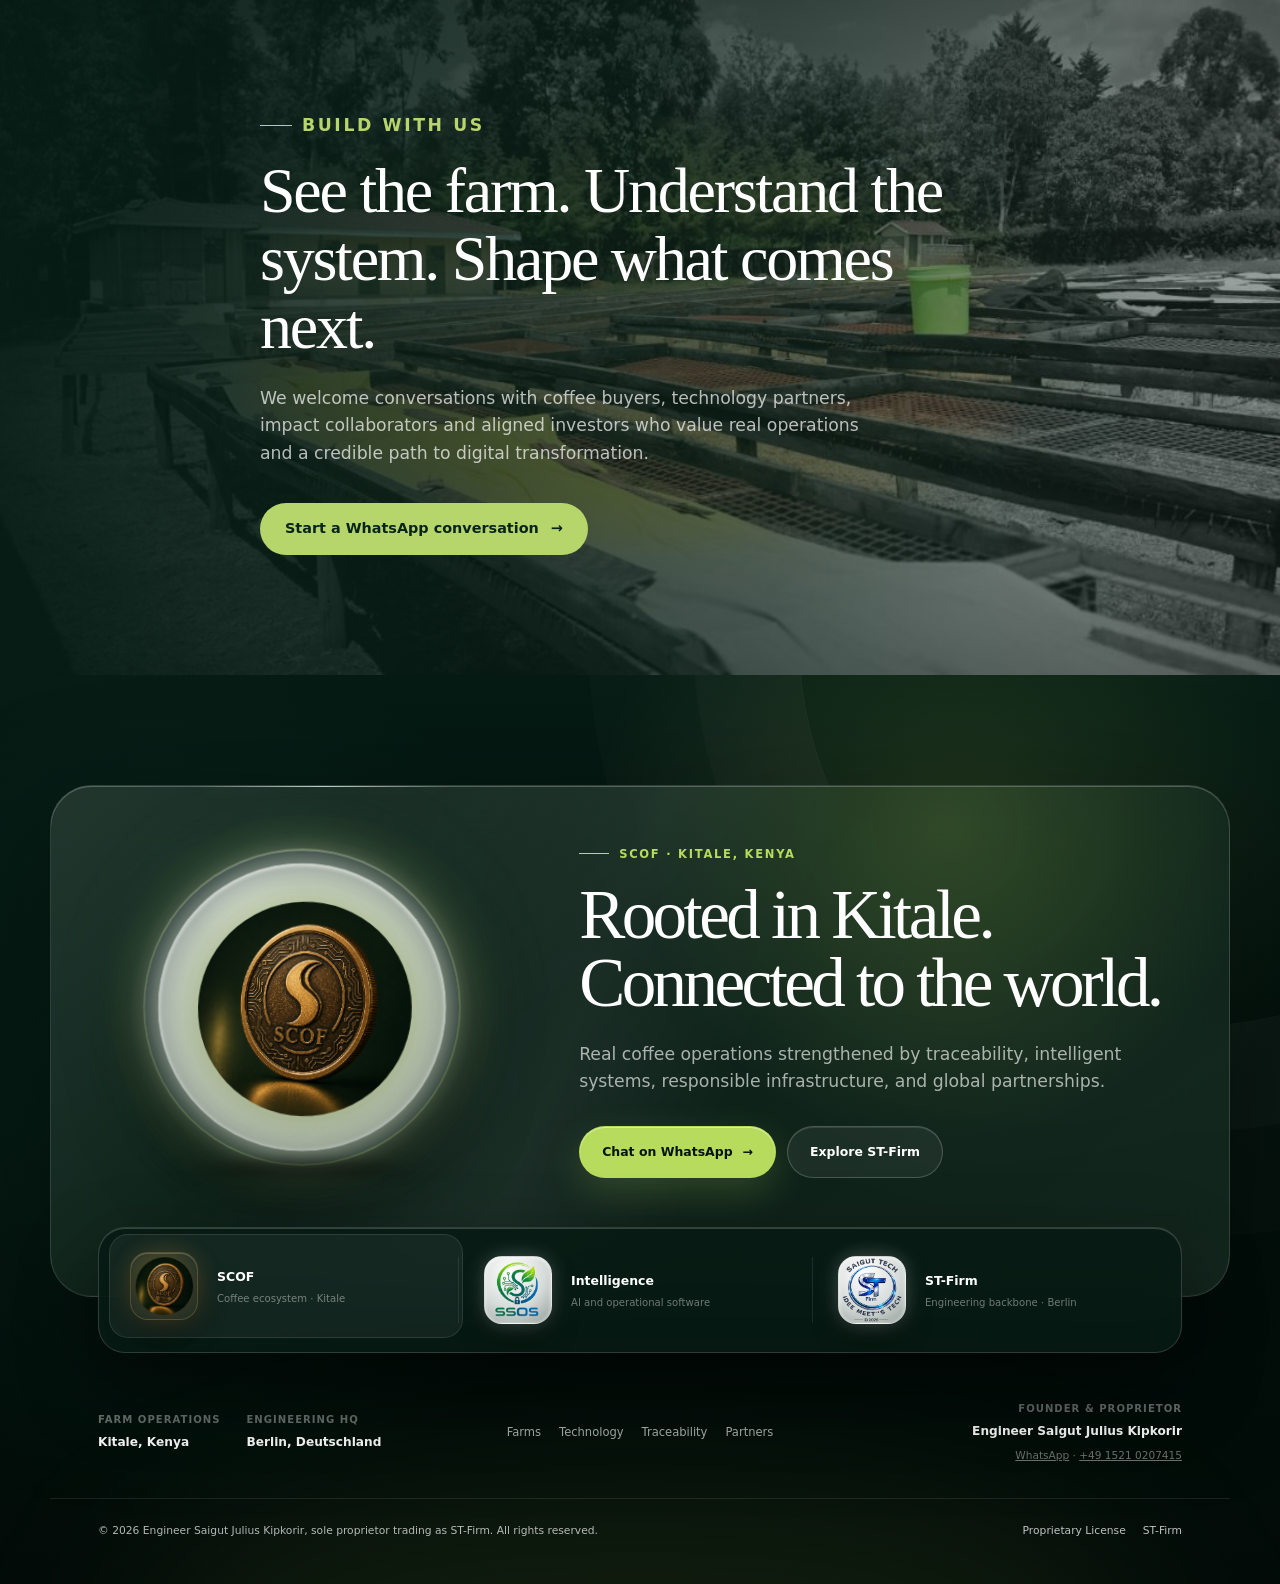
==== commit 0be2dfd5: "Fix SCOF logo visibility, add white pedestals to both headers, mobile responsive tweaks - Rename SCO" ====
--- a/index.html
+++ b/index.html
@@ -85,7 +85,7 @@
     .site-header.scrolled { background: rgba(9, 37, 27, .94); box-shadow: 0 10px 40px rgba(0,0,0,.13); backdrop-filter: blur(14px); }
     .nav { display: flex; align-items: center; justify-content: space-between; min-height: 82px; color: white; }
     .brand { display: inline-flex; align-items: center; gap: 12px; text-decoration: none; }
-    .brand-logo { width: 38px; height: 38px; border-radius: 50%; object-fit: cover; }
+    .brand-logo { width: 44px; height: 44px; border-radius: 50%; object-fit: cover; background: radial-gradient(circle at 35% 22%, #ffffff, rgba(248,252,250,.92) 55%, rgba(240,245,242,.7) 100%); box-shadow: 0 0 14px rgba(255,255,255,.2), inset 0 1px 2px rgba(255,255,255,.6); }
     .brand strong { display: block; font-family: Georgia, serif; font-size: 1.3rem; letter-spacing: .12em; }
     .brand small { display: block; margin-top: -3px; color: rgba(255,255,255,.62); font-size: .61rem; letter-spacing: .18em; text-transform: uppercase; }
     .nav-links { display: flex; align-items: center; gap: 28px; }
@@ -387,6 +387,7 @@
       .footer-top { gap: 36px; }
       .footer-bottom { display: block; }
       .footer-bottom span { display: block; margin-top: 8px; }
+      .brand-logo { width: 34px; height: 34px; }
     }
 
     @media (prefers-reduced-motion: reduce) {
@@ -402,7 +403,7 @@
   <header class="site-header" id="header">
     <div class="wrap nav">
       <a class="brand" href="#top" aria-label="SCOF home">
-        <img class="brand-logo" src="assets/SCOF MAIN LOGO.png" alt="SCOF logo" width="1254" height="1254" loading="lazy" decoding="async">
+        <img class="brand-logo" src="assets/scof-logo.png" alt="SCOF logo" width="1254" height="1254" loading="eager" decoding="async">
         <span><strong>SCOF</strong><small>Kenyan coffee ecosystem</small></span>
       </a>
       <nav class="nav-links" id="nav-links" aria-label="Main navigation">
@@ -693,7 +694,7 @@
     <div class="pf-wrap">
       <section class="pf-stage" data-footer-glass aria-labelledby="scof-footer-title">
         <div class="pf-visual" aria-hidden="true">
-          <div class="pf-orb pf-orb--scof-logo"><img class="pf-hero-logo" src="assets/SCOF MAIN LOGO.png" alt="SCOF logo" width="1254" height="1254" loading="lazy" decoding="async"></div>
+          <div class="pf-orb pf-orb--scof-logo"><img class="pf-hero-logo" src="assets/scof-logo.png" alt="SCOF logo" width="1254" height="1254" loading="lazy" decoding="async"></div>
         </div>
         <div class="pf-message">
           <span class="pf-kicker">SCOF · Kitale, Kenya</span>
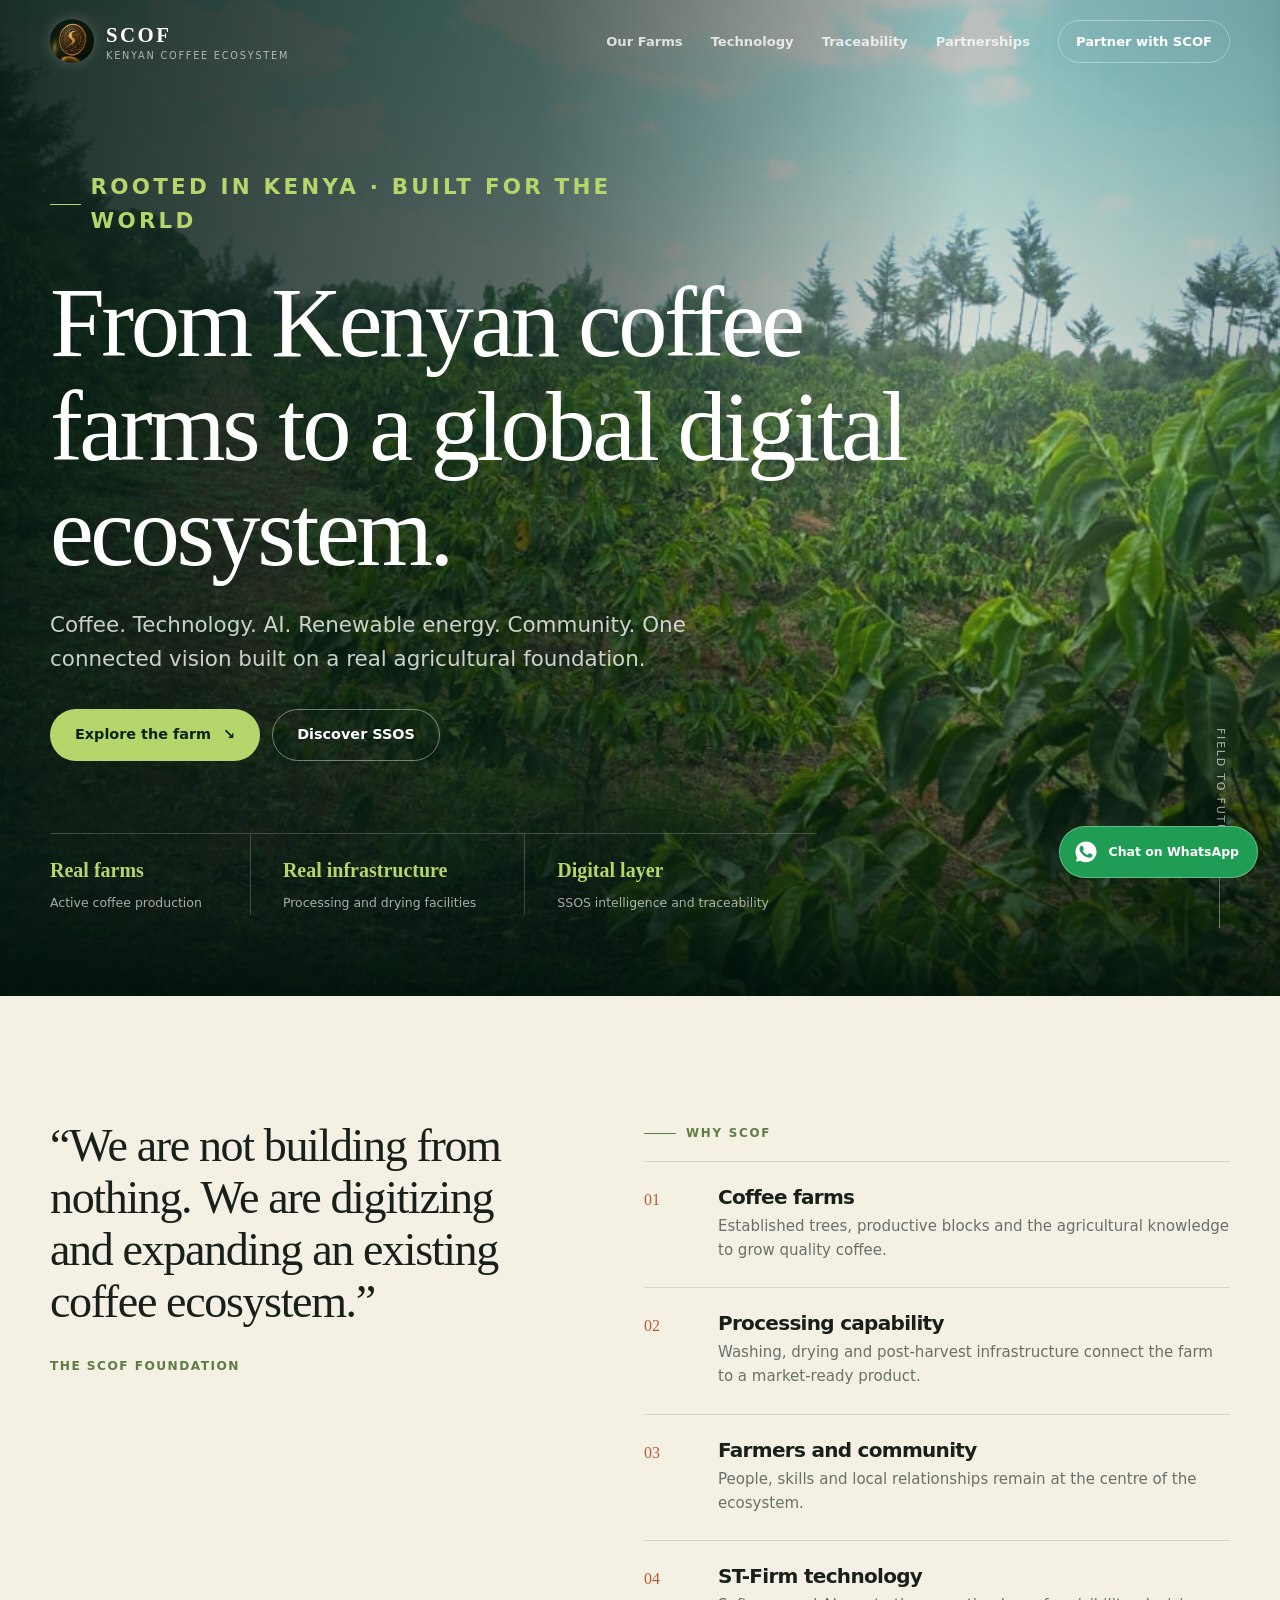
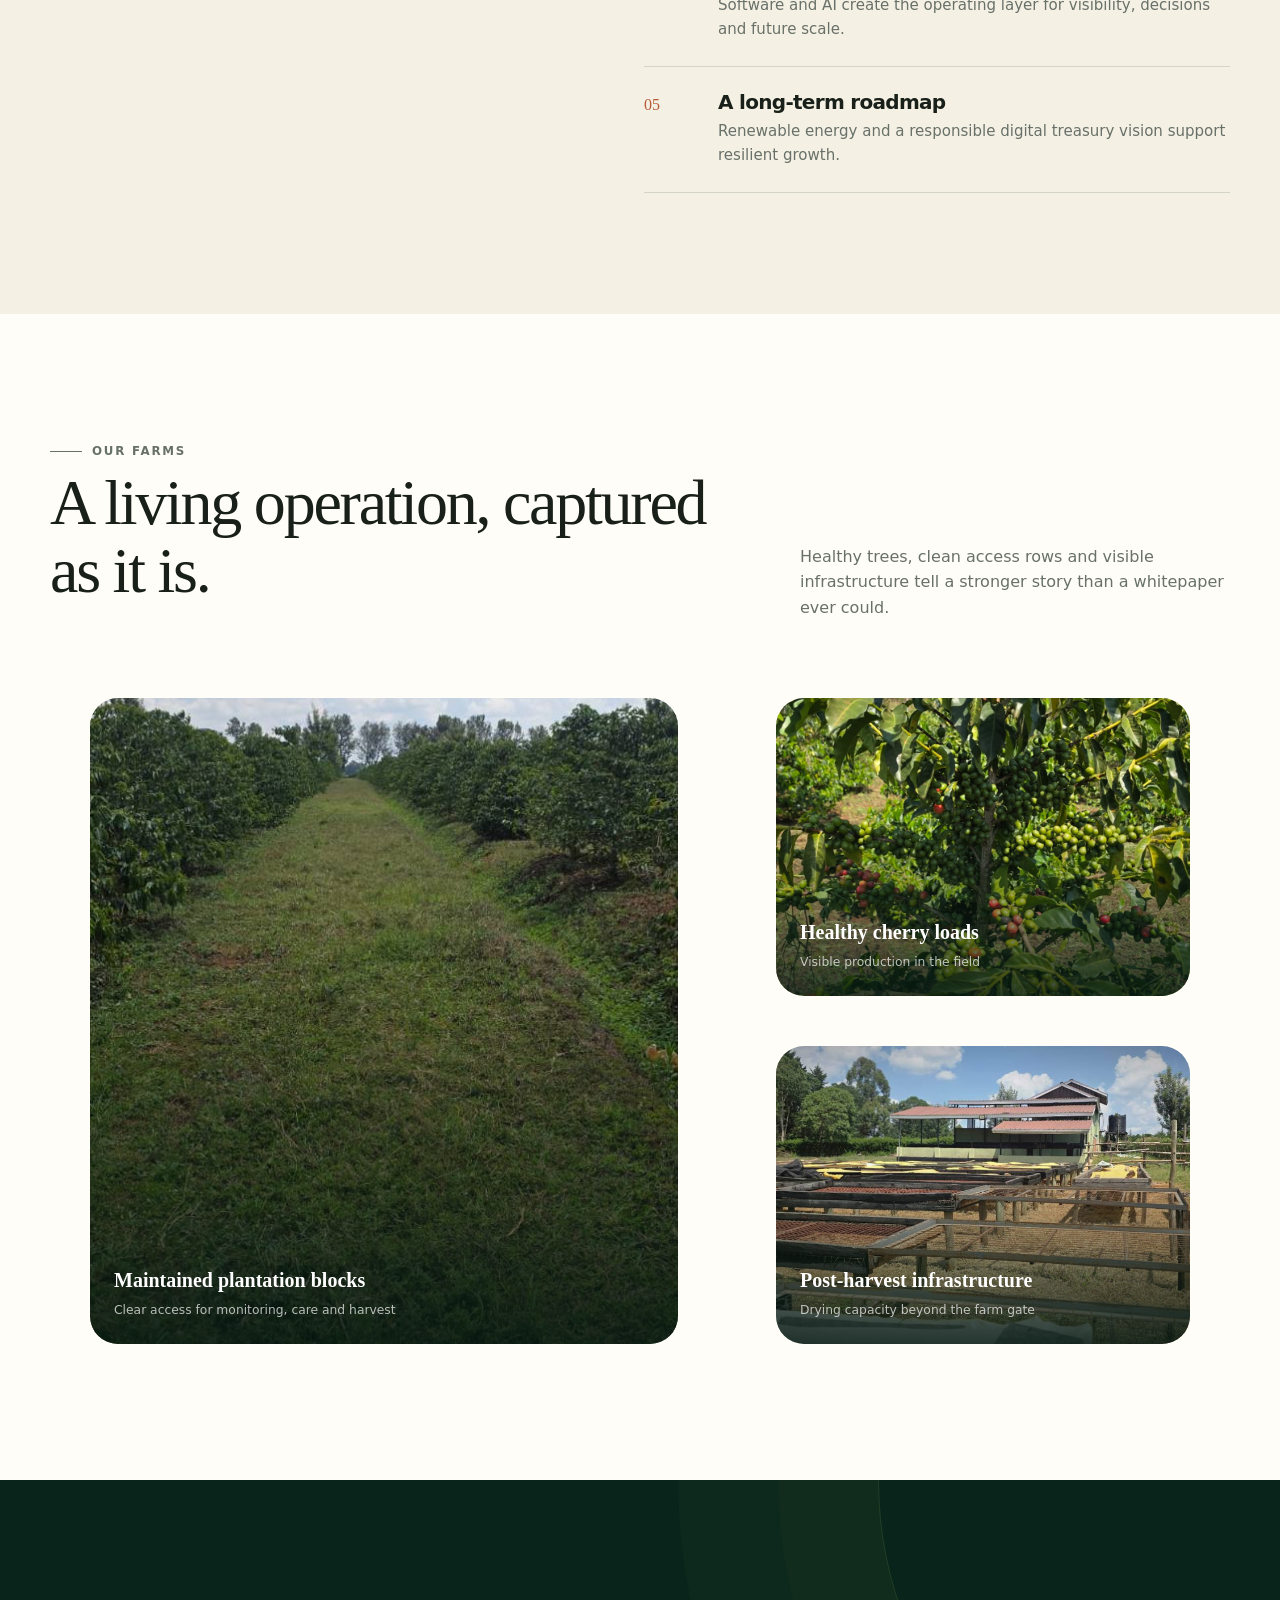
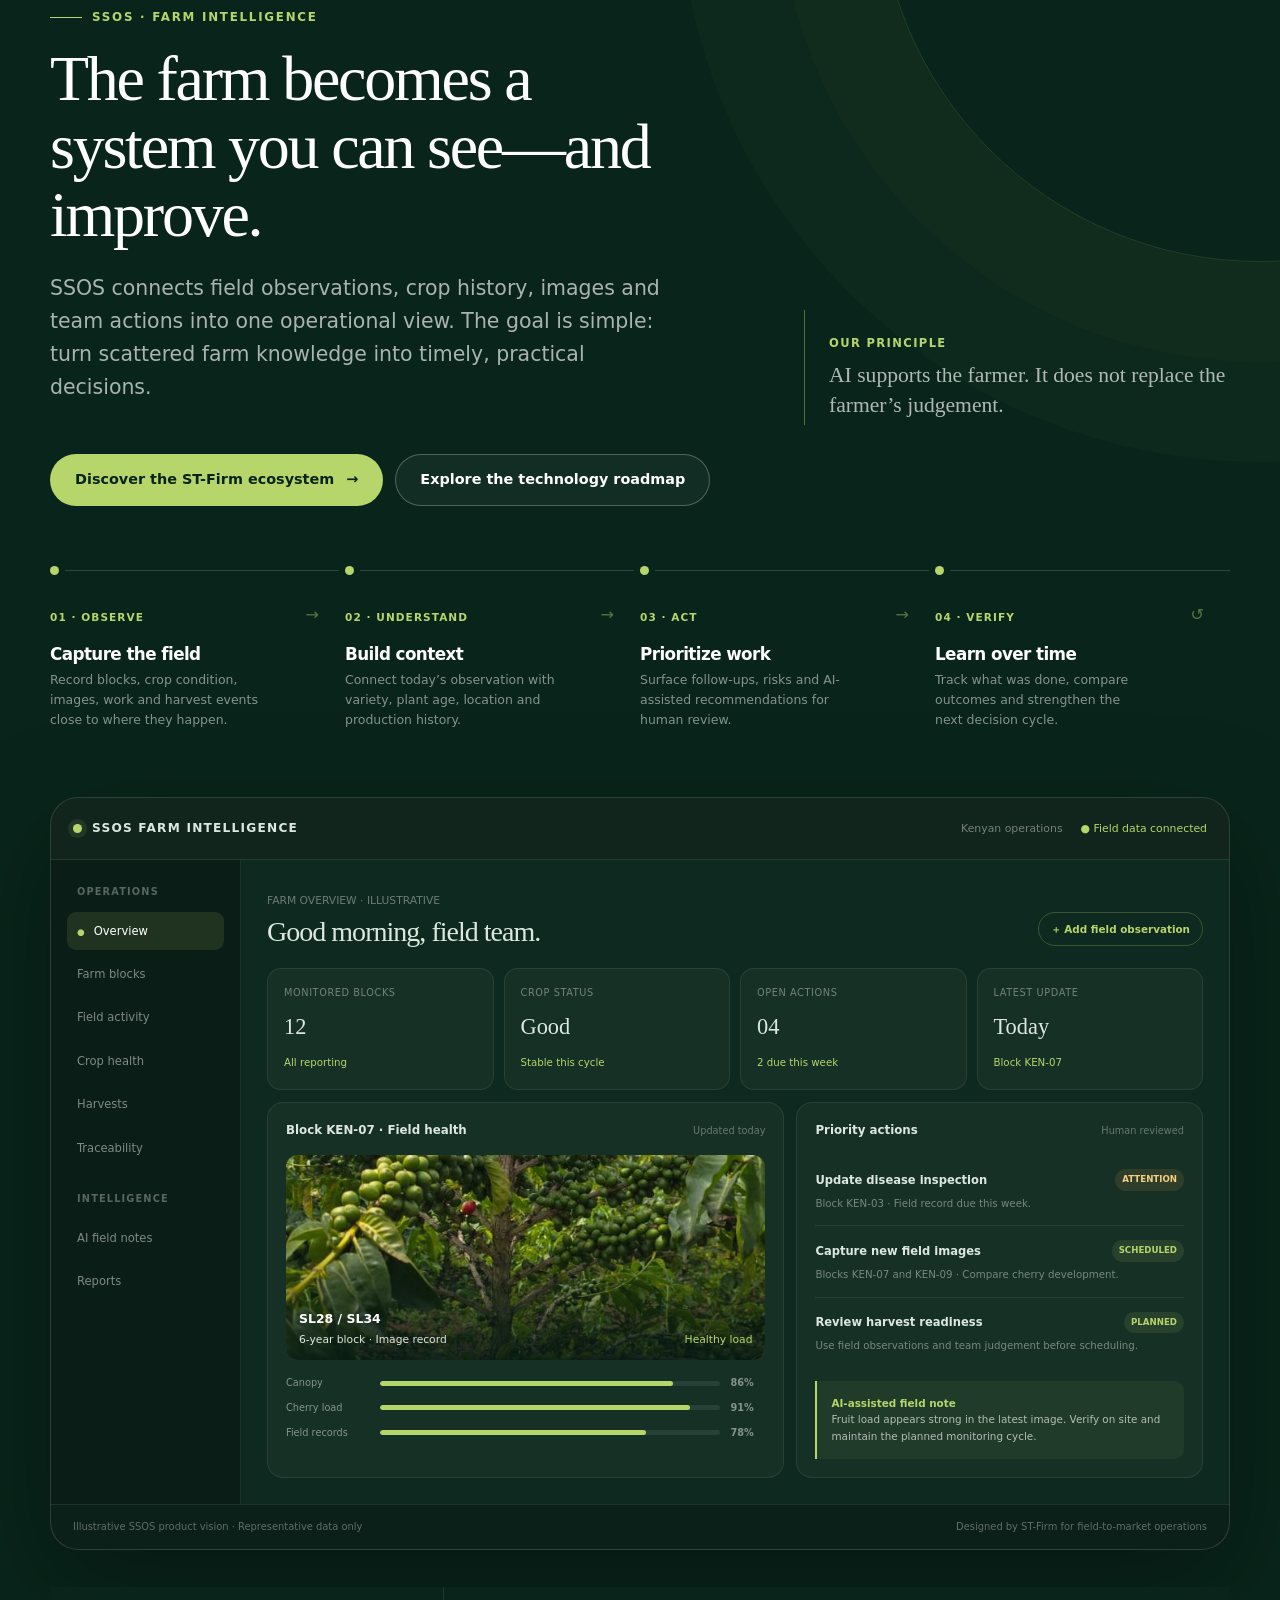
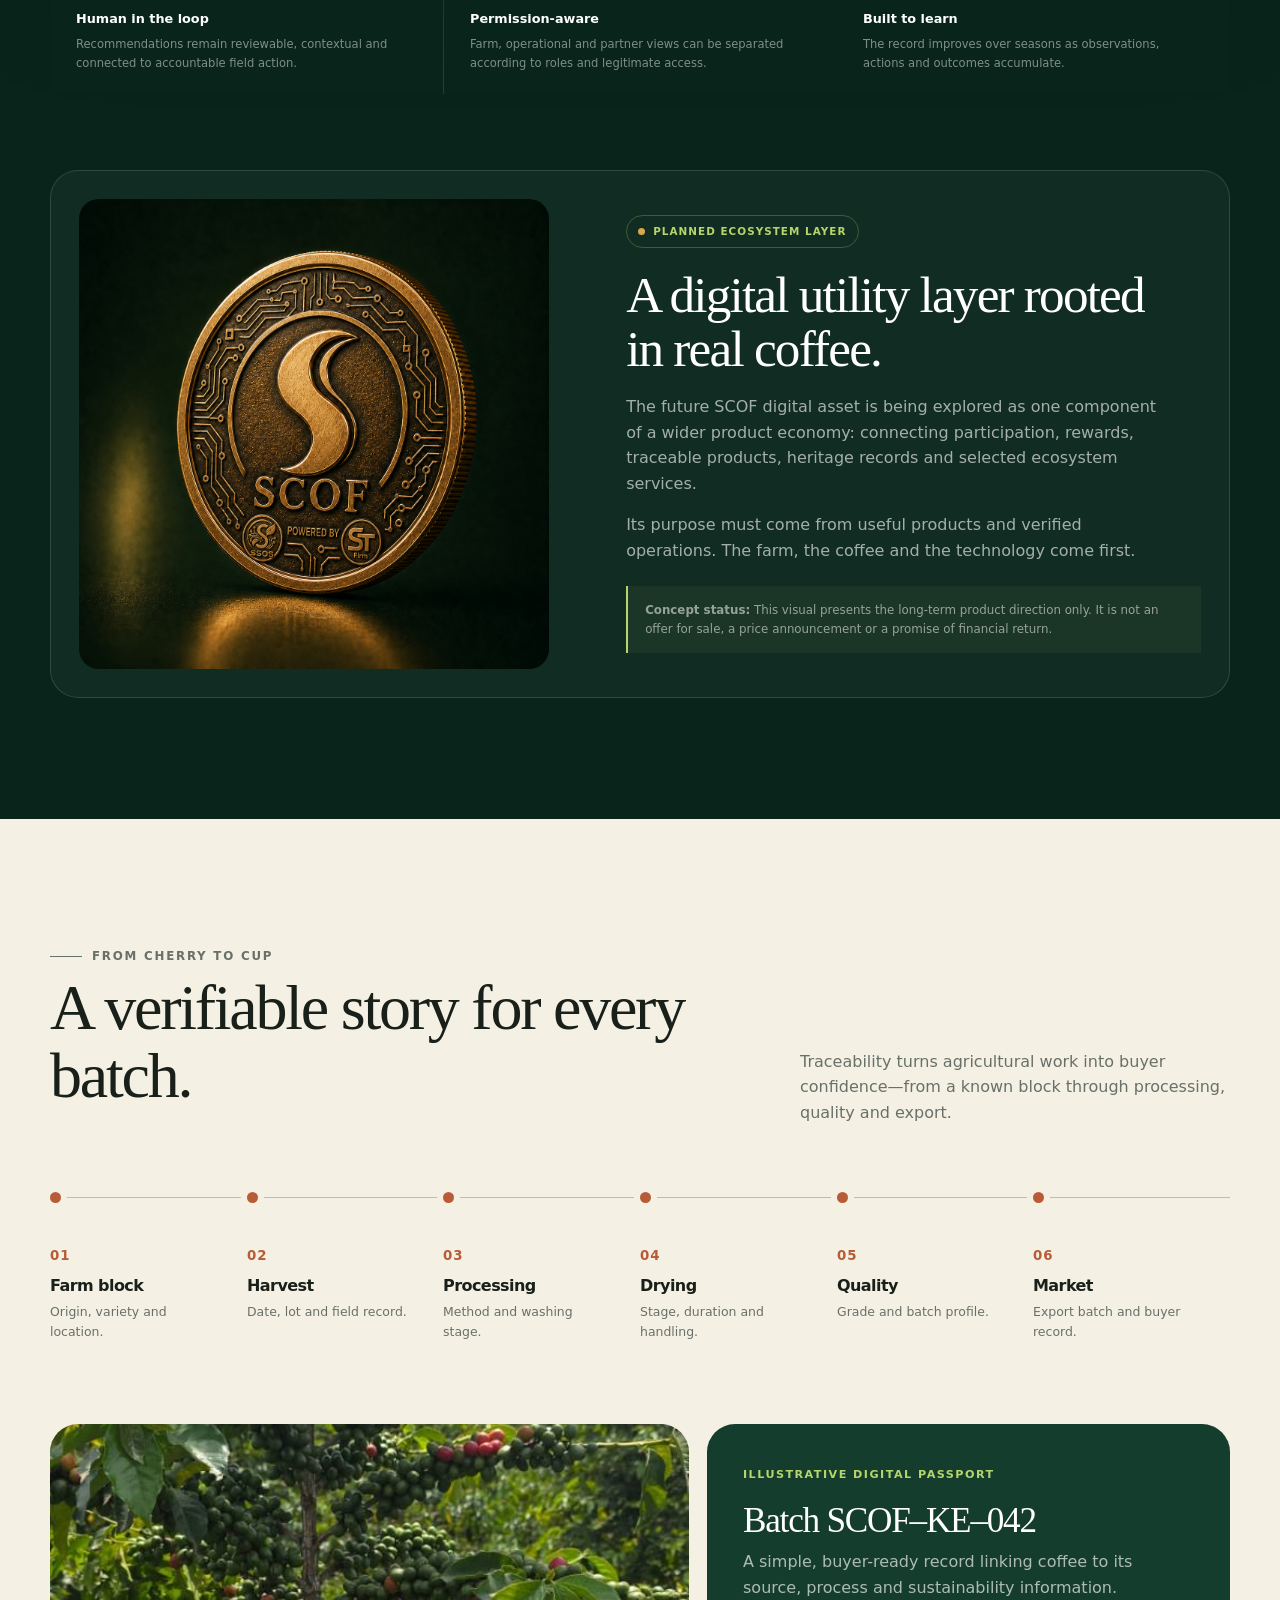
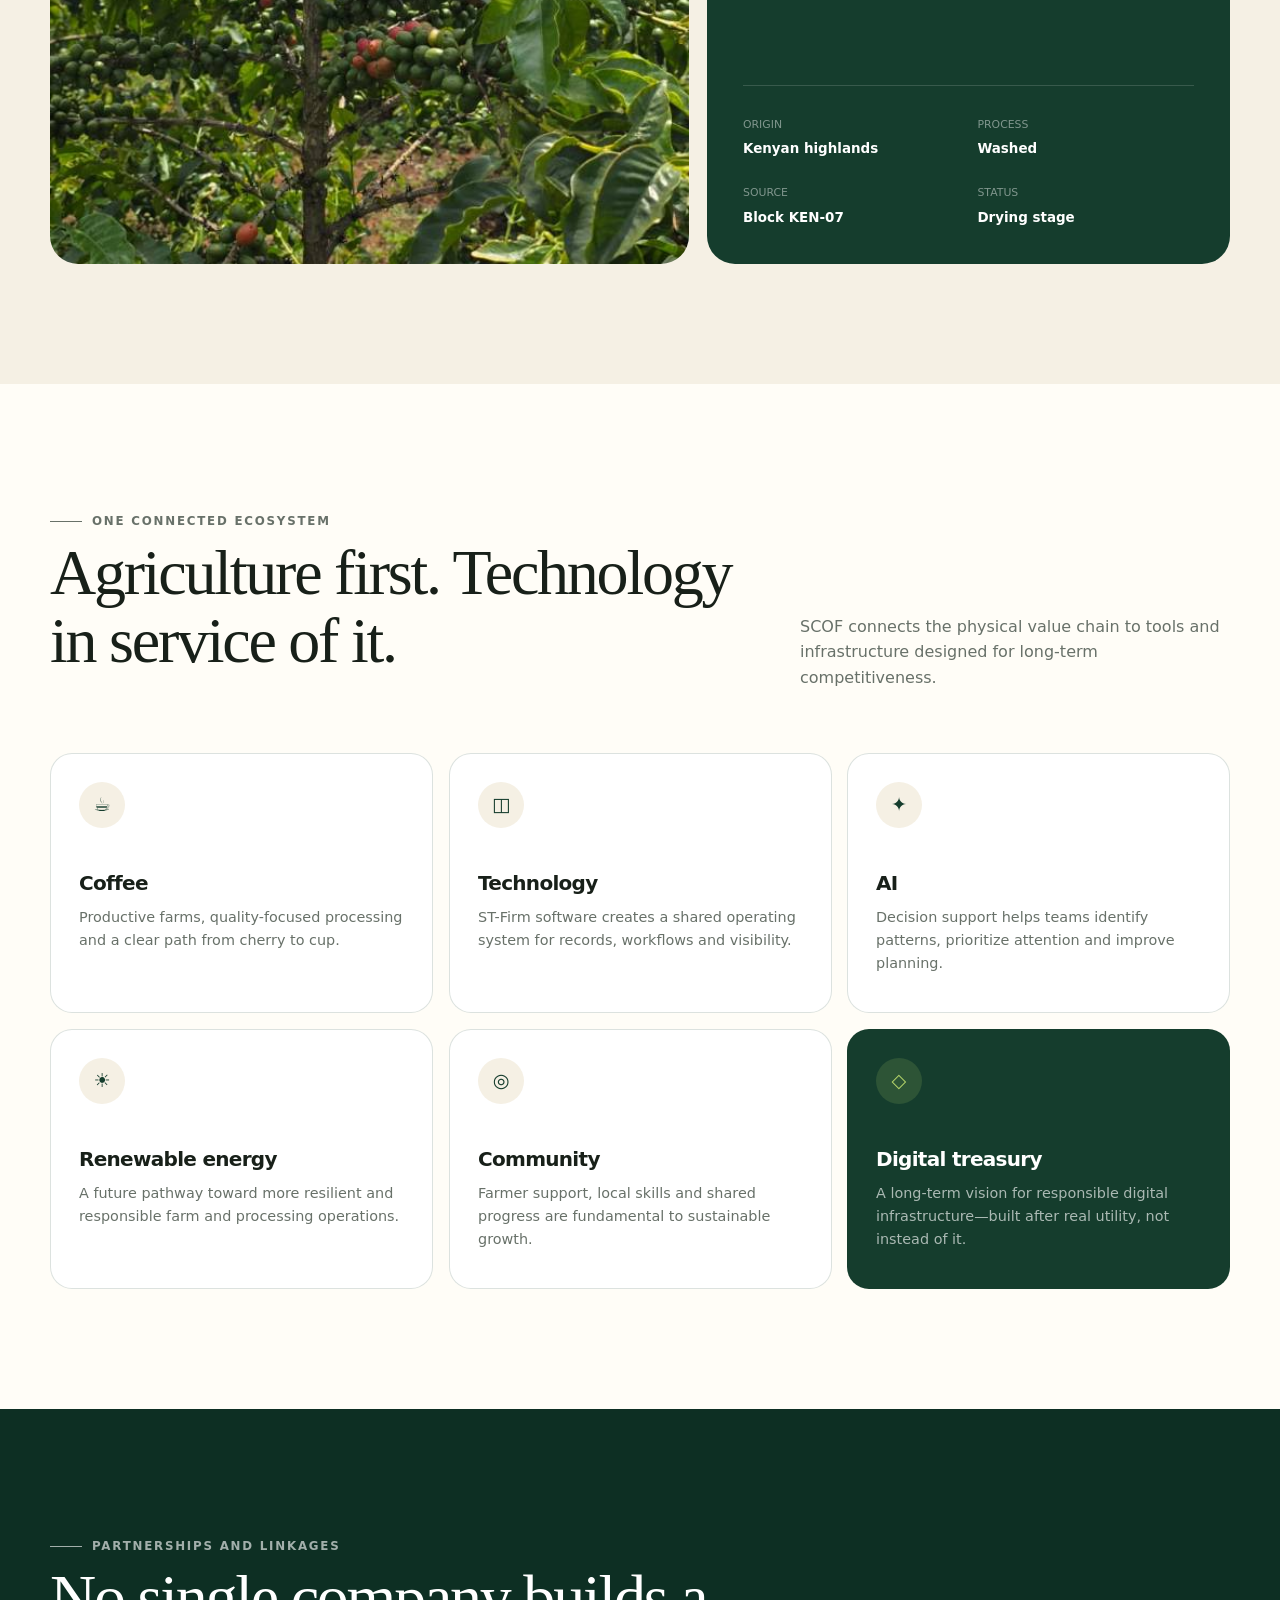
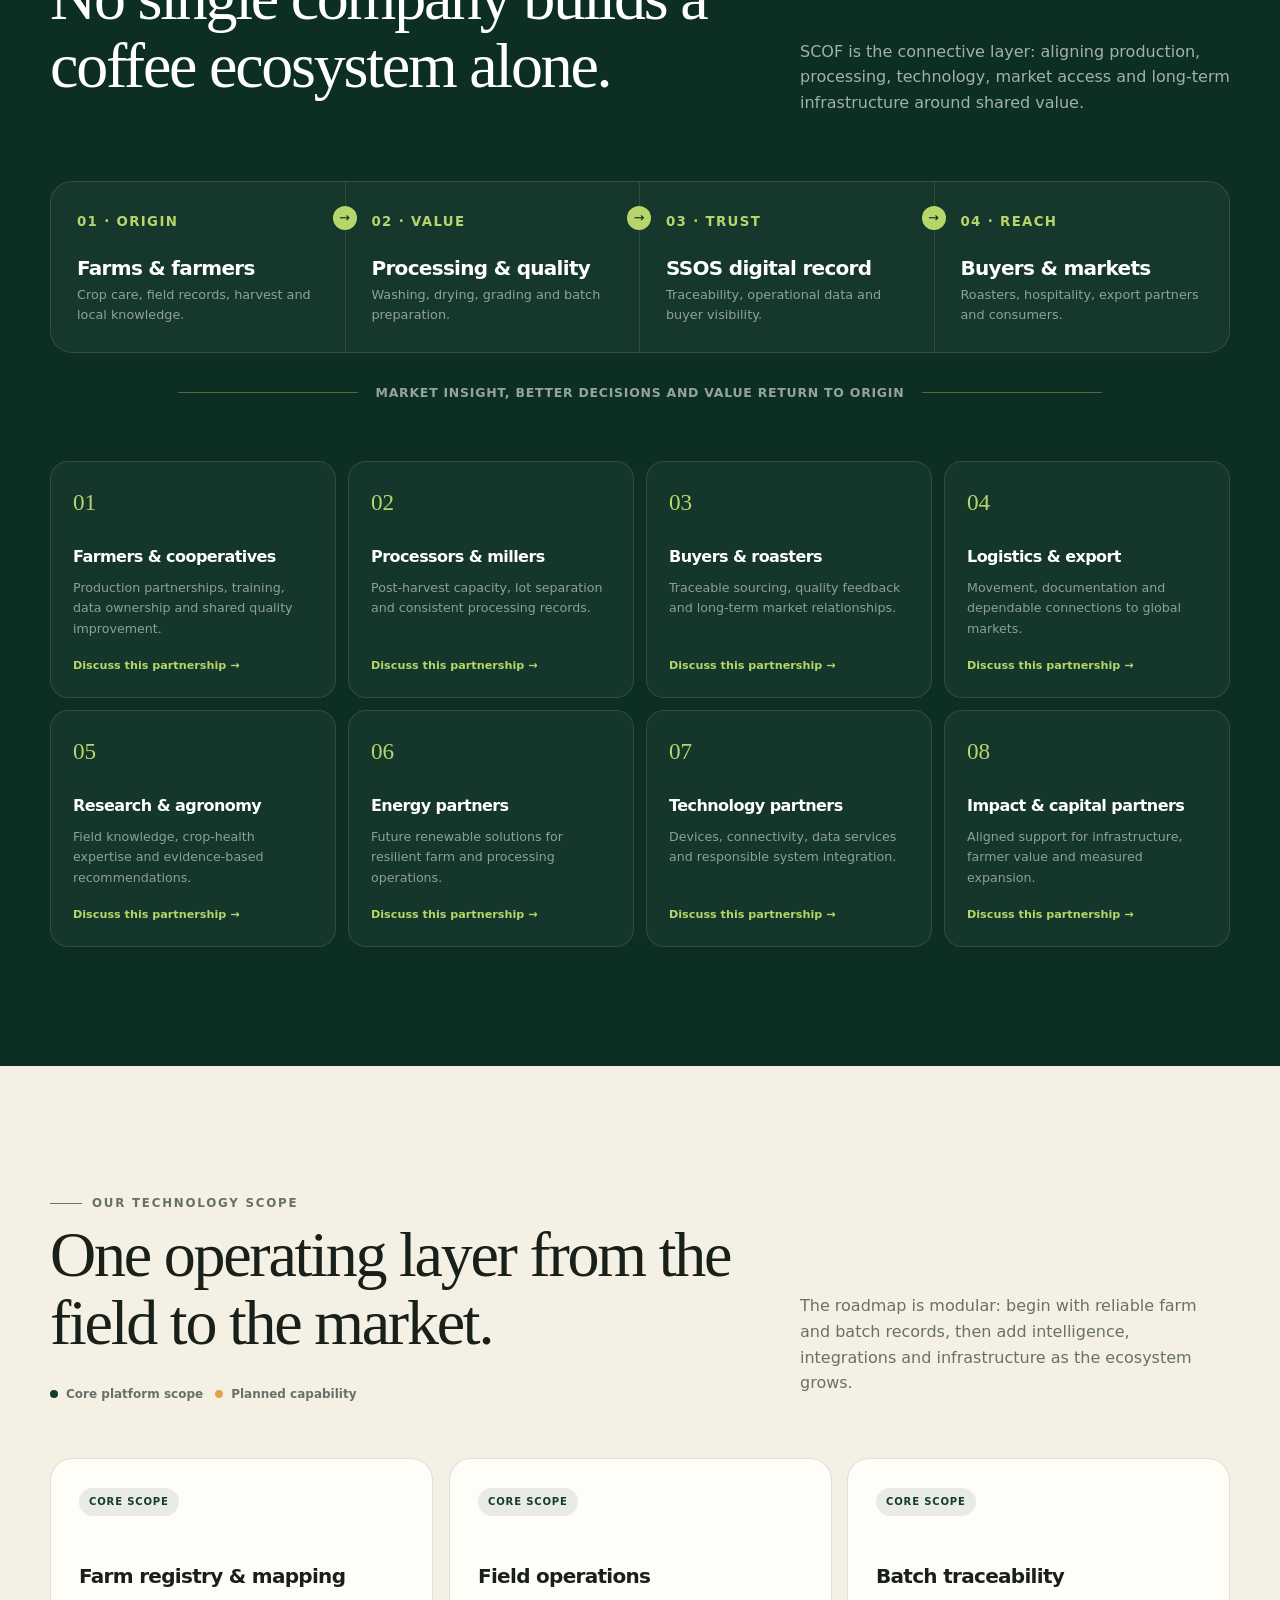
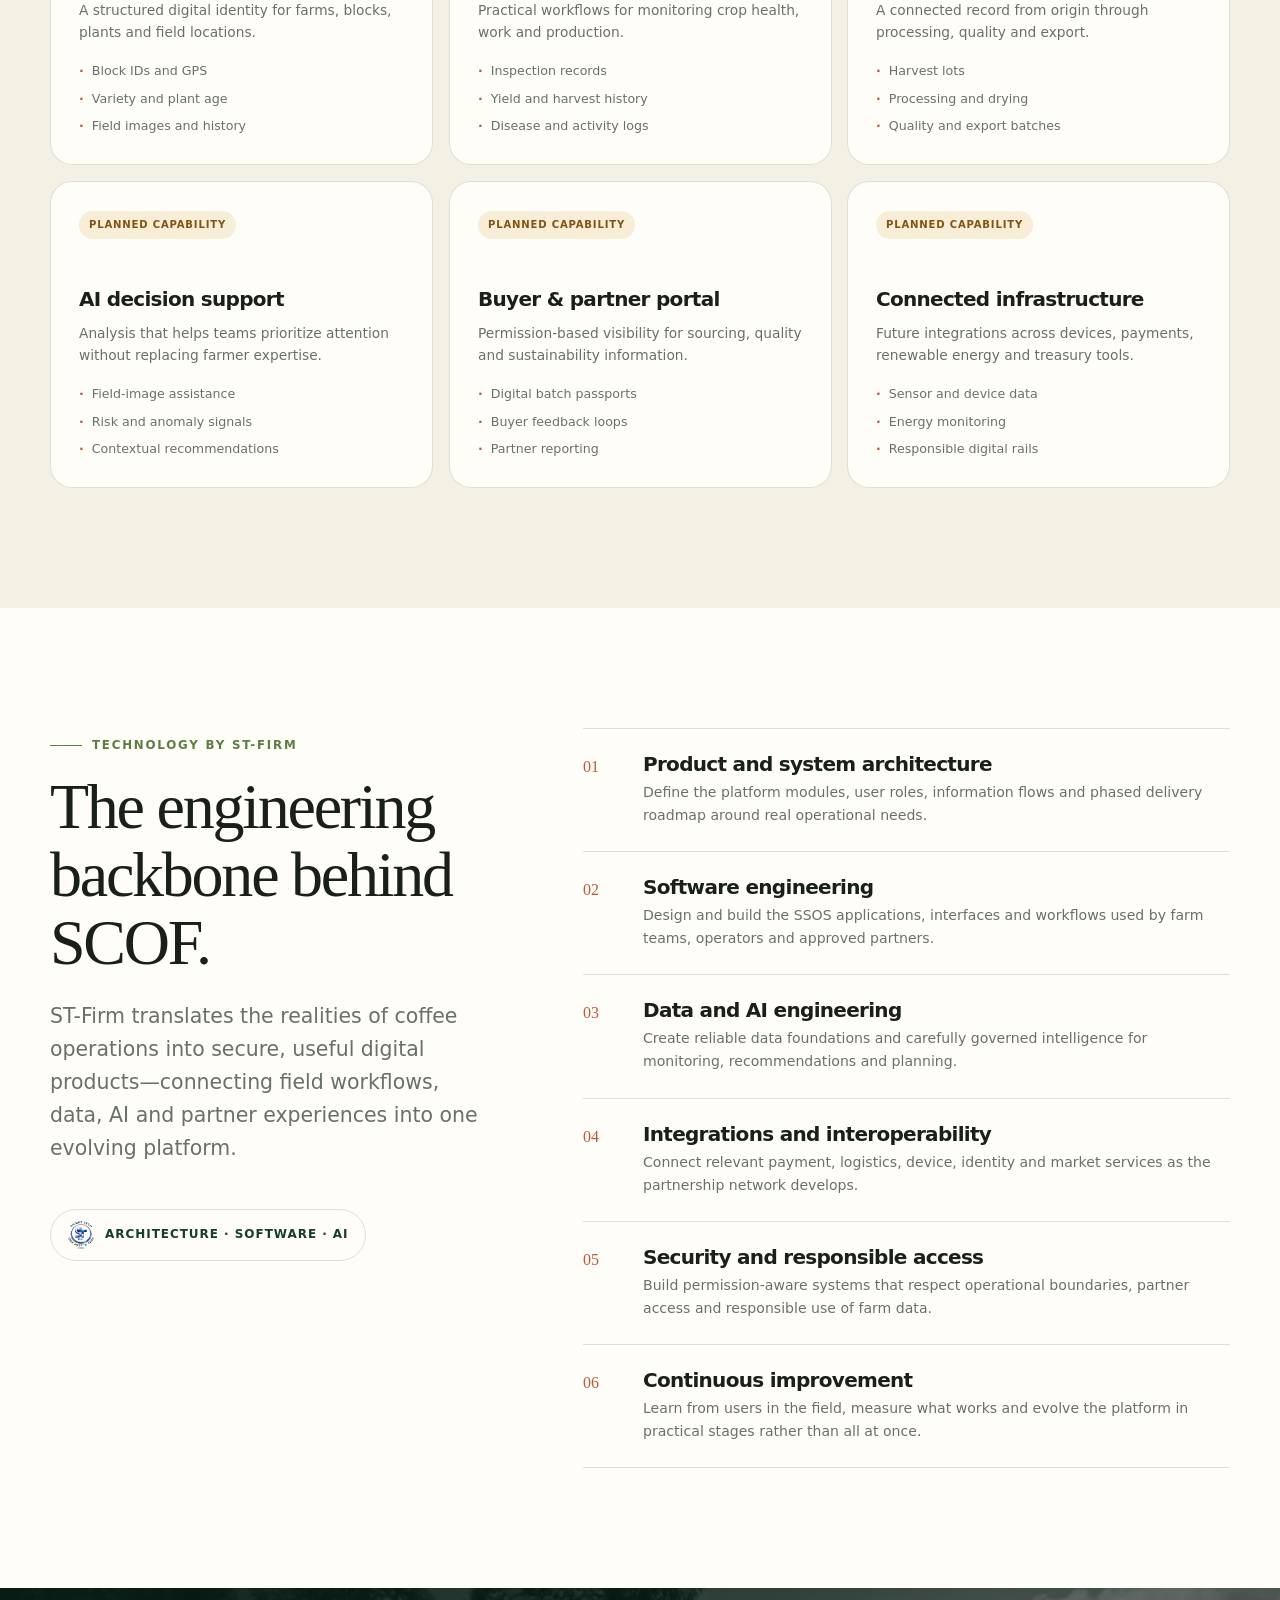
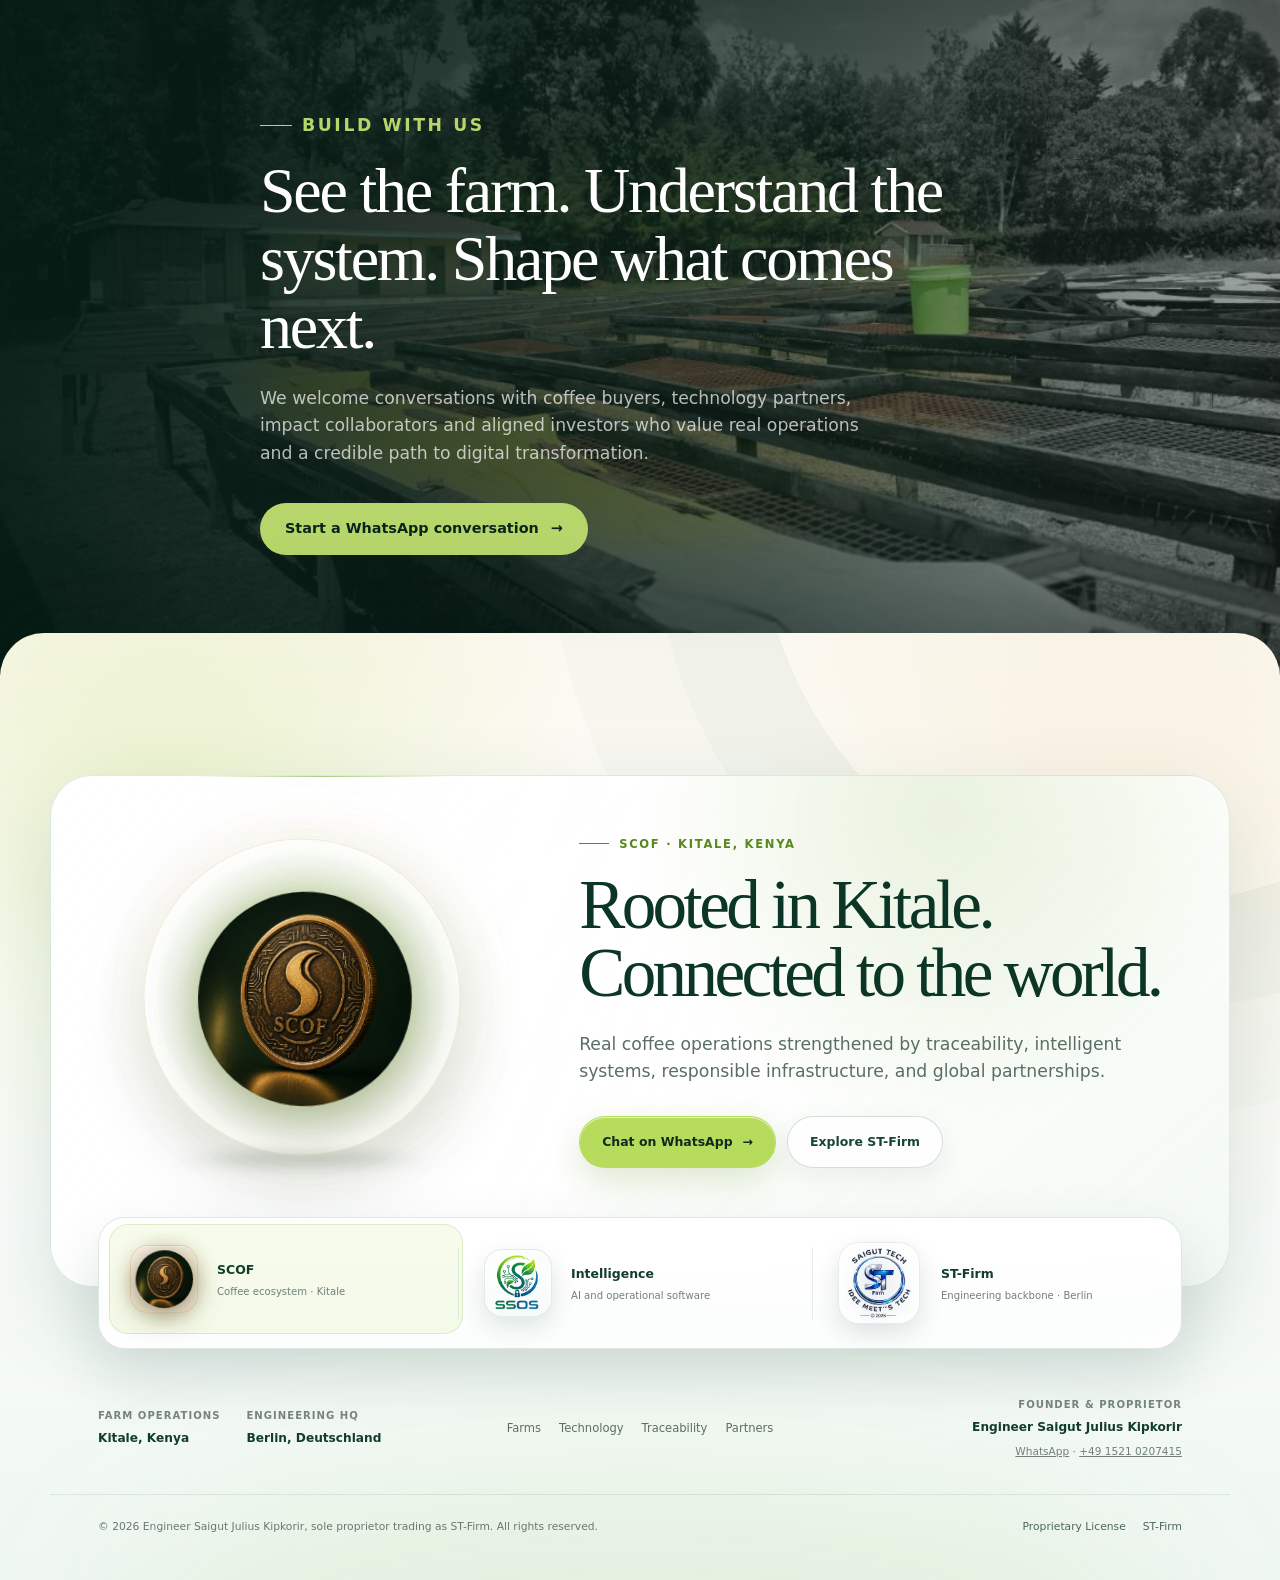
==== commit 50088a95: "Add Knowledge Without Borders cinematic story, SSOS theatre intro, animated model pathway, SCOF foot" ====
--- a/index.html
+++ b/index.html
@@ -102,11 +102,30 @@
       align-items: flex-end;
       padding: 170px 0 82px;
       color: white;
-      background: var(--forest-deep) url("images coffe farm/1000053894.jpg") center 55% / cover no-repeat;
+      background: var(--forest-deep);
       isolation: isolate;
-    }
-    .hero::before { content: ""; position: absolute; inset: 0; z-index: -2; background: linear-gradient(90deg, rgba(4,24,17,.91) 0%, rgba(4,24,17,.68) 47%, rgba(4,24,17,.18) 78%), linear-gradient(0deg, rgba(4,24,17,.72), transparent 55%); }
-    .hero::after { content: ""; position: absolute; inset: auto 0 0; z-index: -1; height: 120px; background: linear-gradient(transparent, rgba(4,24,17,.58)); }
+      overflow: hidden;
+    }
+    .hero::before {
+      content: "";
+      position: absolute;
+      inset: -2%;
+      z-index: -2;
+      background: url("images coffe farm/1000053894.jpg") center 55% / cover no-repeat;
+      filter: brightness(1.2) saturate(1.18) contrast(1.04);
+      transform: scale(1.025);
+    }
+    .hero::after {
+      content: "";
+      position: absolute;
+      inset: 0;
+      z-index: -1;
+      background:
+        radial-gradient(circle at 76% 39%, rgba(255,245,199,.16), transparent 30%),
+        linear-gradient(90deg, rgba(4,24,17,.88) 0%, rgba(4,24,17,.62) 42%, rgba(4,24,17,.12) 76%, rgba(4,24,17,.24) 100%),
+        linear-gradient(0deg, rgba(4,24,17,.74) 0%, transparent 48%, rgba(4,24,17,.18) 100%);
+      box-shadow: inset 0 -110px 100px -90px rgba(2,15,10,.92);
+    }
     .hero .eyebrow { color: var(--lime); }
     .hero-copy { max-width: 930px; }
     .hero-copy > p { max-width: 650px; margin-bottom: 32px; color: rgba(255,255,255,.78); font-size: clamp(1.05rem, 2vw, 1.34rem); }
@@ -350,8 +369,13 @@
     @media (max-width: 650px) {
       .wrap { width: min(100% - 28px, 1180px); }
       section { padding: 96px 0; }
-      .hero { padding: 138px 0 54px; background-position: 46% center; }
-      .hero::before { background: linear-gradient(90deg, rgba(4,24,17,.91), rgba(4,24,17,.55)), linear-gradient(0deg, rgba(4,24,17,.82), transparent); }
+      .hero { padding: 138px 0 54px; }
+      .hero::before { background-position: 46% center; filter: brightness(1.14) saturate(1.14) contrast(1.03); }
+      .hero::after {
+        background:
+          linear-gradient(90deg, rgba(4,24,17,.84), rgba(4,24,17,.42)),
+          linear-gradient(0deg, rgba(4,24,17,.88) 0%, rgba(4,24,17,.28) 62%, rgba(4,24,17,.34) 100%);
+      }
       h1 { font-size: clamp(3rem, 15vw, 4.8rem); }
       .hero-foot { grid-template-columns: 1fr; width: 100%; margin-top: 52px; }
       .hero-proof, .hero-proof + .hero-proof { padding: 14px 0; border-left: 0; border-bottom: 1px solid rgba(255,255,255,.16); }
@@ -709,7 +733,7 @@
 
       <nav class="pf-dock" data-footer-glass aria-label="SCOF connected ecosystem">
         <a class="pf-dock-card is-current" href="#farm">
-          <span class="pf-dock-icon pf-dock-coin"><img src="assets/scof-coin-powered-by.png" alt="SCOF concept coin" width="1254" height="1254" loading="lazy" decoding="async"></span>
+          <span class="pf-dock-icon pf-dock-coin"><img src="assets/scof-logo.png" alt="SCOF logo" width="1254" height="1254" loading="lazy" decoding="async"></span>
           <span class="pf-dock-copy"><strong>SCOF</strong><small>Coffee ecosystem · Kitale</small></span>
         </a>
         <a class="pf-dock-card" href="#technology">
@@ -717,7 +741,7 @@
           <span class="pf-dock-copy"><strong>Intelligence</strong><small>AI and operational software</small></span>
         </a>
         <a class="pf-dock-card" href="st-firm.html">
-          <span class="pf-dock-icon"><img src="assets/ST-Firm Logo Transparent.png" alt="ST-Firm supplied logo" width="724" height="780" loading="lazy" decoding="async"></span>
+          <span class="pf-dock-icon pf-dock-icon--stfirm"><img src="assets/ST-Firm Logo Transparent.png" alt="ST-Firm logo" width="724" height="780" loading="lazy" decoding="async"></span>
           <span class="pf-dock-copy"><strong>ST-Firm</strong><small>Engineering backbone · Berlin</small></span>
         </a>
       </nav>
--- a/assets/footer-system.css
+++ b/assets/footer-system.css
@@ -279,6 +279,103 @@
 .whatsapp-float:focus-visible { outline: 3px solid var(--pf-accent); outline-offset: 3px; }
 .whatsapp-float svg { flex: 0 0 26px; width: 26px; height: 26px; fill: currentColor; }
 
+/* SCOF uses a warm, daylight presentation that rises over the dark farm closing image. */
+.pf-footer--scof {
+  --pf-accent: #79ad31;
+  --pf-accent-rgb: 121, 173, 49;
+  margin-top: -42px;
+  padding-top: 142px;
+  border-radius: 44px 44px 0 0;
+  color: #153c2d;
+  background:
+    radial-gradient(circle at 13% 18%, rgba(183,220,93,.25), transparent 26rem),
+    radial-gradient(circle at 88% 24%, rgba(218,171,77,.13), transparent 25rem),
+    linear-gradient(180deg, #fbf8ef 0%, #ffffff 37%, #eff7f1 100%);
+  box-shadow: 0 -24px 70px rgba(2,19,13,.2);
+}
+
+.pf-footer--scof::before {
+  top: -510px;
+  right: -260px;
+  border-color: rgba(25,99,67,.08);
+  box-shadow: 0 0 0 105px rgba(25,99,67,.025), 0 0 0 210px rgba(25,99,67,.018);
+}
+
+.pf-footer--scof::after { background: rgba(121,173,49,.1); }
+
+.pf-footer--scof .pf-stage {
+  border-color: rgba(20,83,57,.13);
+  background:
+    linear-gradient(140deg, rgba(255,255,255,.98), rgba(255,255,255,.72) 54%, rgba(240,248,240,.82)),
+    rgba(255,255,255,.88);
+  box-shadow: 0 35px 90px rgba(22,70,49,.14), inset 0 1px 0 white;
+}
+
+.pf-footer--scof .pf-stage::before {
+  background:
+    radial-gradient(circle at var(--card-x, 76%) var(--card-y, 8%), rgba(121,173,49,.16), transparent 31%),
+    linear-gradient(112deg, transparent 22%, rgba(255,255,255,.72) 45%, transparent 58%);
+}
+
+.pf-footer--scof .pf-stage::after {
+  background: linear-gradient(90deg, transparent, rgba(121,173,49,.62), transparent);
+  box-shadow: 0 0 20px rgba(121,173,49,.18);
+}
+
+.pf-footer--scof .pf-orb {
+  border-color: rgba(184,135,47,.2);
+  background:
+    radial-gradient(circle at 35% 24%, white, transparent 22%),
+    radial-gradient(circle at 50% 66%, rgba(218,171,77,.15), transparent 54%),
+    rgba(255,255,255,.72);
+  box-shadow: 0 30px 68px rgba(50,73,53,.16), 0 0 70px rgba(218,171,77,.1), inset 0 1px 0 white;
+}
+
+.pf-footer--scof .pf-orb::after { background: rgba(35,63,45,.18); }
+.pf-footer--scof .pf-kicker { color: #57871e; }
+.pf-footer--scof .pf-message h2 { color: #0b3525; }
+.pf-footer--scof .pf-message > p { color: #5b6e64; }
+.pf-footer--scof .pf-button { color: #174633; border-color: rgba(18,79,53,.18); background: rgba(255,255,255,.8); box-shadow: 0 10px 28px rgba(27,73,51,.08), inset 0 1px 0 white; }
+.pf-footer--scof .pf-button:hover { border-color: rgba(18,79,53,.3); background: white; }
+.pf-footer--scof .pf-button--primary { color: #102a1e; border-color: transparent; background: #b7dc5d; box-shadow: 0 14px 34px rgba(100,145,39,.2), inset 0 1px 0 rgba(255,255,255,.65); }
+.pf-footer--scof .pf-button--primary:hover { background: #c7e77b; }
+
+.pf-footer--scof .pf-dock {
+  border-color: rgba(22,82,57,.13);
+  background: rgba(255,255,255,.88);
+  box-shadow: 0 24px 58px rgba(21,65,47,.14), inset 0 1px 0 white;
+}
+
+.pf-footer--scof .pf-dock-card + .pf-dock-card::before { background: rgba(22,82,57,.1); }
+.pf-footer--scof .pf-dock-card:hover,
+.pf-footer--scof .pf-dock-card.is-current { border-color: rgba(121,173,49,.2); background: rgba(183,220,93,.12); }
+.pf-footer--scof .pf-dock-copy strong { color: #123d2d; }
+.pf-footer--scof .pf-dock-copy small { color: #718078; }
+.pf-footer--scof .pf-dock-icon:has(img) { border-color: rgba(22,82,57,.1); box-shadow: inset 0 1px 4px white, 0 10px 24px rgba(24,68,49,.13); }
+.pf-footer--scof .pf-dock-coin { border-color: rgba(184,135,47,.22) !important; background: radial-gradient(circle at 38% 22%, #fffdf7, #f6eedb 70%) !important; box-shadow: inset 0 1px 0 white, 0 10px 24px rgba(123,91,29,.13) !important; }
+
+.pf-footer--scof .pf-dock-card:has(.pf-dock-icon--stfirm) { grid-template-columns: 88px minmax(0,1fr); }
+.pf-footer--scof .pf-dock-icon--stfirm {
+  width: 82px;
+  height: 82px;
+  border-radius: 21px;
+  background: white;
+  box-shadow: inset 0 1px 4px white, 0 0 20px rgba(33,167,235,.12), 0 12px 27px rgba(20,55,76,.13);
+  animation: pf-tile-float 3.5s ease-in-out .8s infinite;
+}
+.pf-footer--scof .pf-dock-icon--stfirm img { width: 66px; height: 70px; animation: none; filter: drop-shadow(0 5px 9px rgba(13,42,67,.16)); }
+
+.pf-footer--scof .pf-location small,
+.pf-footer--scof .pf-owner small { color: #77867e; }
+.pf-footer--scof .pf-location strong,
+.pf-footer--scof .pf-owner strong { color: #123d2d; }
+.pf-footer--scof .pf-quicklinks a { color: #5c7065; }
+.pf-footer--scof .pf-quicklinks a:hover { color: #123d2d; }
+.pf-footer--scof .pf-owner p { color: #708078; }
+.pf-footer--scof .pf-legal { border-top-color: rgba(22,82,57,.1); color: #68796f; }
+.pf-footer--scof .pf-legal a { color: #4c6759; }
+.pf-footer--scof .pf-legal a:hover { color: #123d2d; }
+
 @media (max-width: 900px) {
   .whatsapp-float { bottom: calc(22px + env(safe-area-inset-bottom)); }
   .pf-stage { grid-template-columns: 1fr; gap: 22px; padding: 42px 42px 118px; text-align: center; }
@@ -290,12 +387,16 @@
   .pf-dock-card { grid-template-columns: 58px minmax(0,1fr); padding-inline: 11px; }
   .pf-dock-icon { width: 56px; height: 56px; }
   .pf-dock-icon img { width: 51px; height: 53px; }
+  .pf-footer--scof .pf-dock-card:has(.pf-dock-icon--stfirm) { grid-template-columns: 72px minmax(0,1fr); }
+  .pf-footer--scof .pf-dock-icon--stfirm { width: 66px; height: 66px; border-radius: 18px; }
+  .pf-footer--scof .pf-dock-icon--stfirm img { width: 52px; height: 56px; }
   .pf-info { grid-template-columns: 1fr 1fr; }
   .pf-quicklinks { grid-column: 1 / 3; grid-row: 2; }
 }
 
 @media (max-width: 650px) {
   .pf-footer { padding-top: 70px; }
+  .pf-footer--scof { margin-top: -24px; padding-top: 92px; border-radius: 28px 28px 0 0; }
   .pf-wrap { width: min(100% - 20px, 1180px); }
   .pf-stage { padding: 36px 20px 76px; border-radius: 28px; }
   .pf-visual { min-height: 230px; }
@@ -328,10 +429,15 @@
   50% { transform: perspective(400px) rotateY(6deg) rotateX(-3deg) translateY(-8px); }
 }
 
+@keyframes pf-tile-float {
+  0%, 100% { transform: translateY(0); }
+  50% { transform: translateY(-4px); }
+}
+
 @media (prefers-reduced-motion: reduce) {
   .pf-footer *, .pf-footer *::before, .pf-footer *::after { transition-duration: .01ms !important; }
   .pf-button:hover, .pf-dock-card:hover { transform: none; }
-  .pf-hero-logo, .pf-dock-icon img, .pf-orb--scof-logo .pf-hero-logo { animation: none !important; }
+  .pf-hero-logo, .pf-dock-icon, .pf-dock-icon img, .pf-orb--scof-logo .pf-hero-logo { animation: none !important; }
 }
 
 @media (forced-colors: active) {
